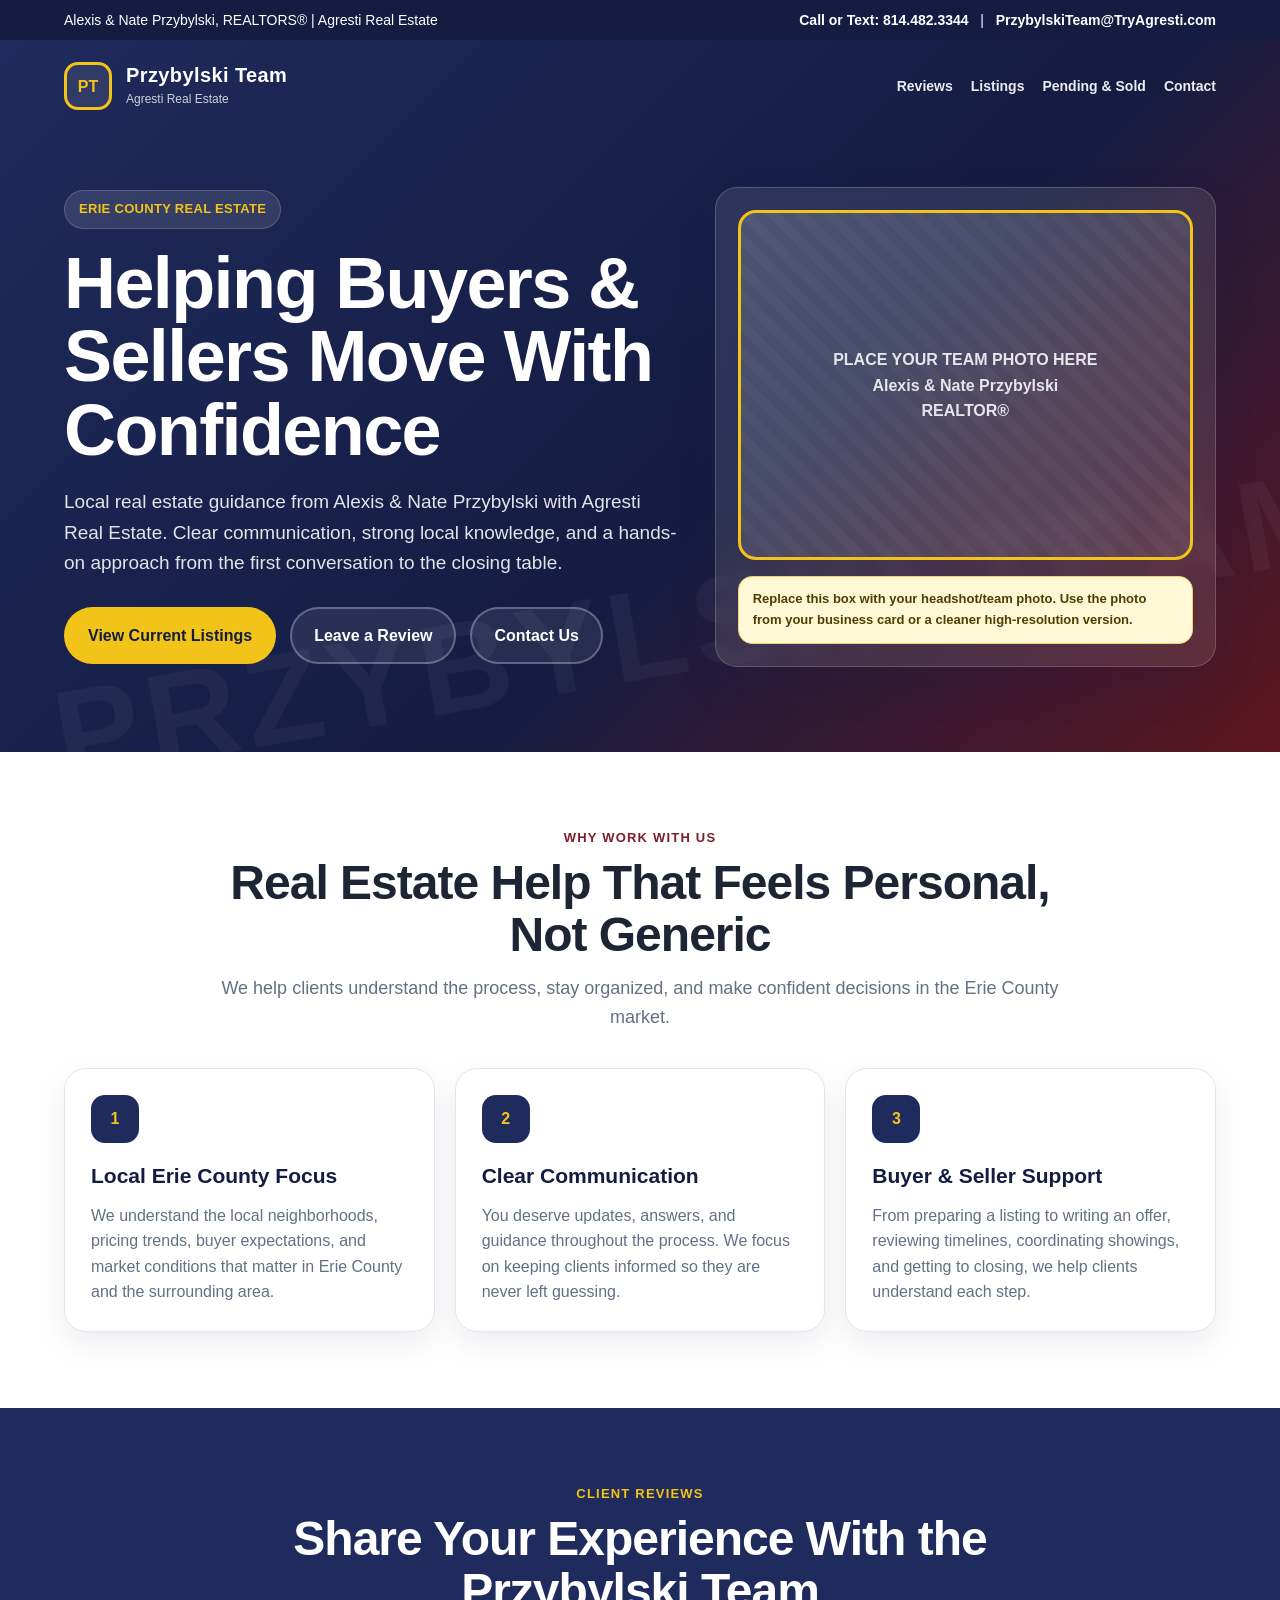
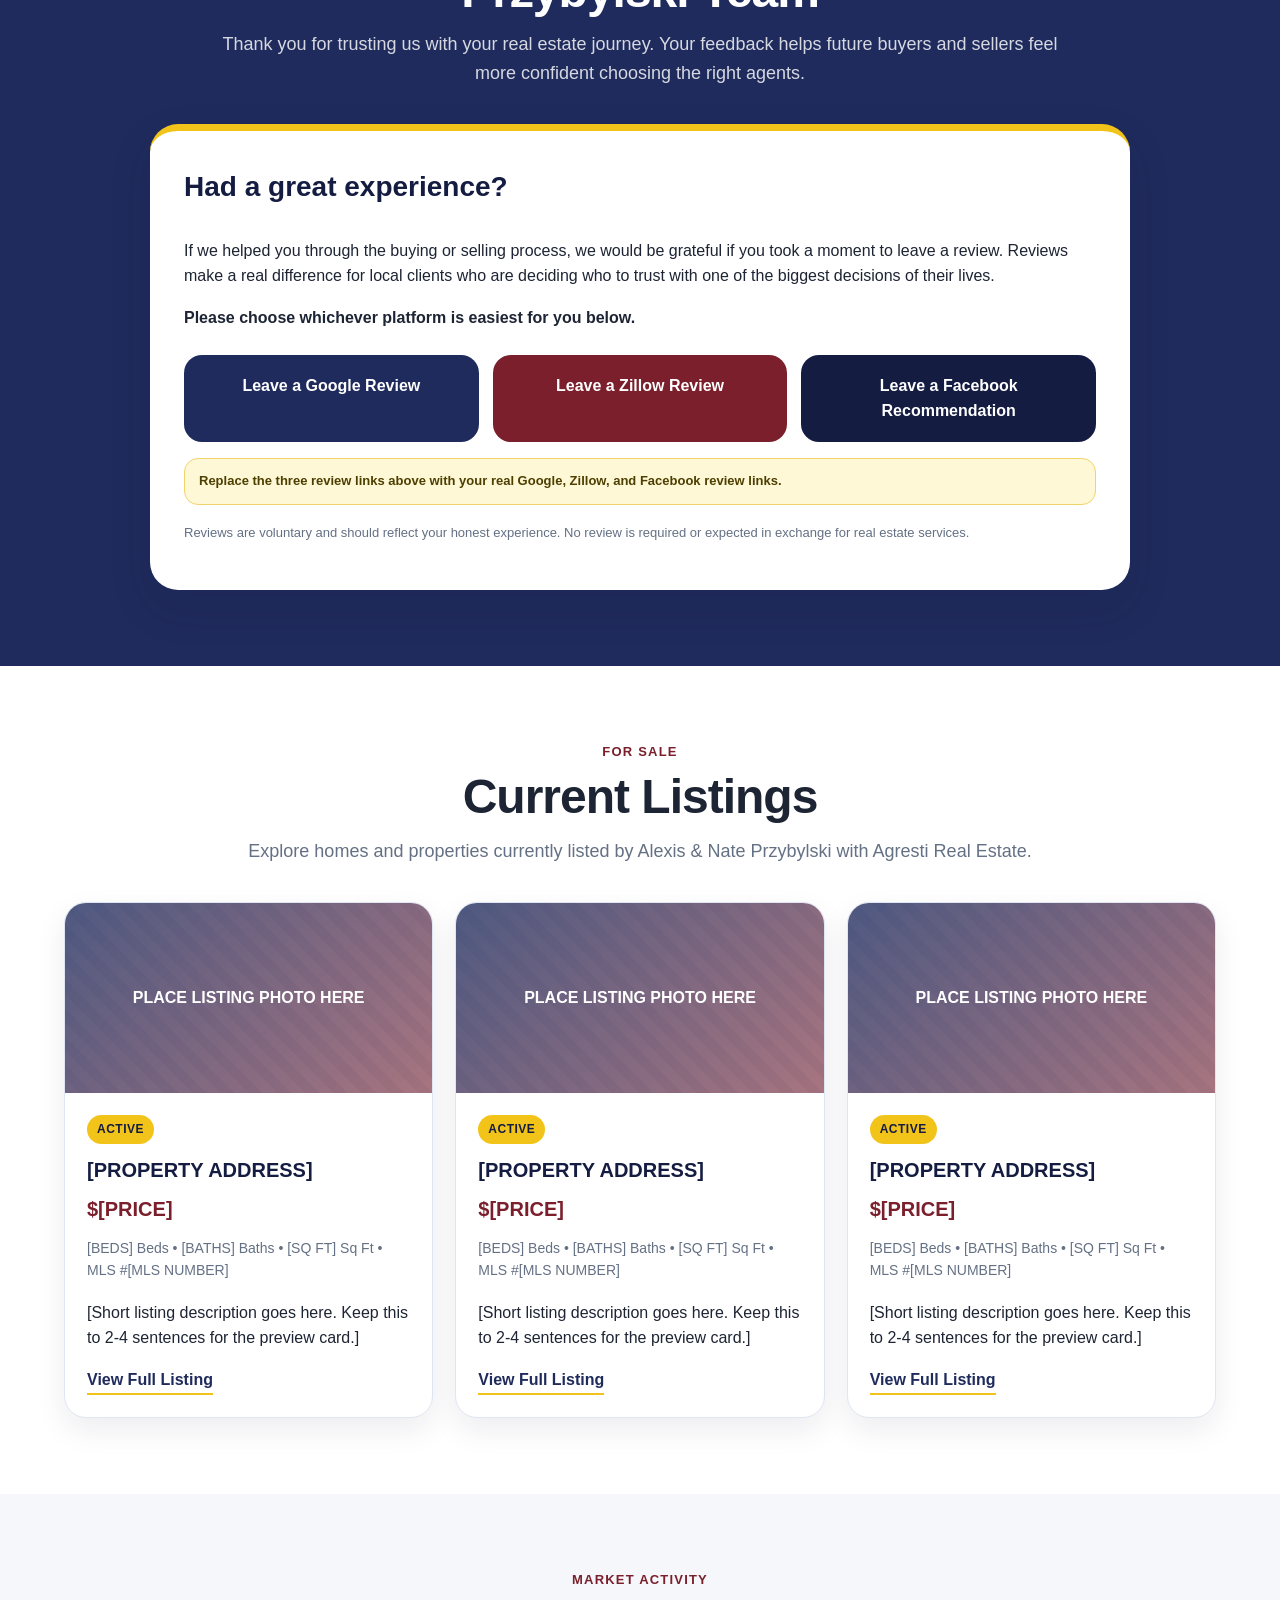
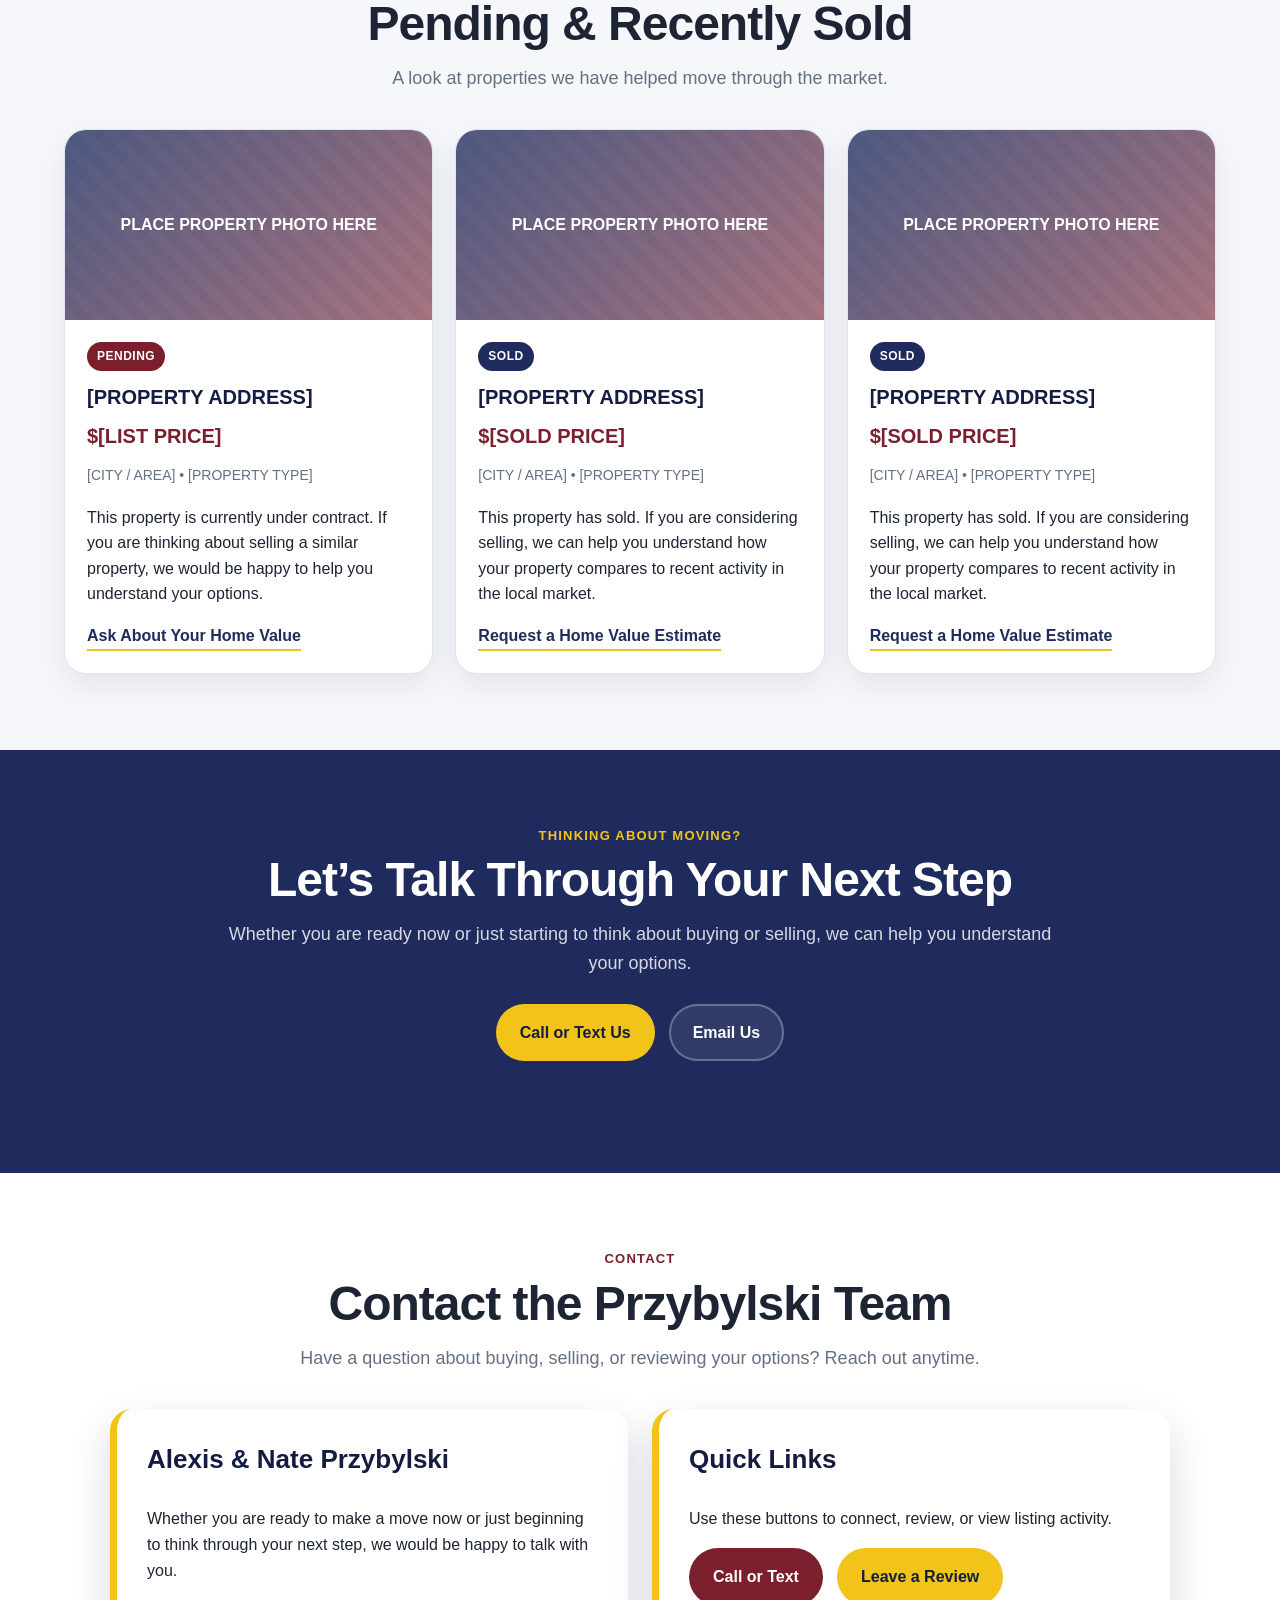
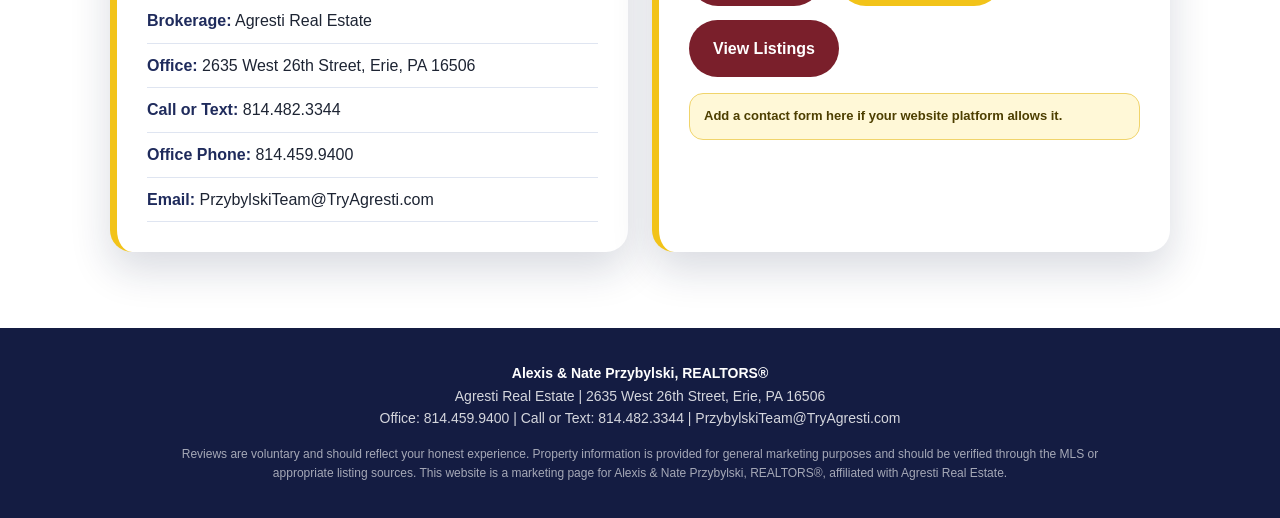
==== index.html @ bc18c69c "Add files via upload" ====
<!DOCTYPE html>
<html lang="en">
<head>
  <meta charset="UTF-8" />
  <meta name="viewport" content="width=device-width, initial-scale=1.0" />
  <title>Przybylski Team | Agresti Real Estate</title>
  <meta name="description" content="Alexis & Nate Przybylski, REALTORS® with Agresti Real Estate, serving Erie County buyers and sellers." />
  <style>
    :root {
      --navy: #1f2b5c;
      --navy-dark: #141c42;
      --burgundy: #7a1f2b;
      --burgundy-dark: #5d1620;
      --gold: #f2c319;
      --white: #ffffff;
      --soft: #f5f7fb;
      --text: #1d2433;
      --muted: #647084;
      --border: #dfe5f1;
      --shadow: 0 18px 40px rgba(20, 28, 66, 0.16);
      --radius: 22px;
    }

    * {
      box-sizing: border-box;
    }

    html {
      scroll-behavior: smooth;
    }

    body {
      margin: 0;
      font-family: Arial, Helvetica, sans-serif;
      color: var(--text);
      background: var(--soft);
      line-height: 1.6;
    }

    a {
      color: inherit;
      text-decoration: none;
    }

    .top-bar {
      background: var(--navy-dark);
      color: var(--white);
      font-size: 14px;
      padding: 9px 5%;
      display: flex;
      justify-content: space-between;
      gap: 16px;
      flex-wrap: wrap;
    }

    .top-bar a {
      color: var(--white);
      font-weight: 700;
    }

    header {
      background: linear-gradient(135deg, var(--navy) 0%, var(--navy-dark) 58%, var(--burgundy-dark) 100%);
      color: var(--white);
      position: relative;
      overflow: hidden;
    }

    header::before {
      content: "PRZYBYLSKI TEAM";
      position: absolute;
      inset: auto -80px 25px auto;
      font-size: clamp(42px, 10vw, 130px);
      font-weight: 900;
      letter-spacing: 7px;
      color: rgba(255, 255, 255, 0.045);
      transform: rotate(-10deg);
      pointer-events: none;
      white-space: nowrap;
    }

    nav {
      padding: 22px 5%;
      display: flex;
      justify-content: space-between;
      align-items: center;
      gap: 18px;
      position: relative;
      z-index: 2;
    }

    .brand {
      display: flex;
      align-items: center;
      gap: 14px;
    }

    .brand-mark {
      width: 48px;
      height: 48px;
      border: 3px solid var(--gold);
      border-radius: 14px;
      display: grid;
      place-items: center;
      font-weight: 900;
      color: var(--gold);
      background: rgba(255,255,255,0.08);
    }

    .brand-title {
      font-size: 20px;
      font-weight: 900;
      letter-spacing: 0.4px;
      line-height: 1.1;
    }

    .brand-subtitle {
      font-size: 12px;
      color: rgba(255,255,255,0.78);
      margin-top: 4px;
    }

    .nav-links {
      display: flex;
      gap: 18px;
      align-items: center;
      flex-wrap: wrap;
      justify-content: flex-end;
      font-size: 14px;
      font-weight: 700;
    }

    .nav-links a {
      color: rgba(255,255,255,0.92);
    }

    .nav-links a:hover {
      color: var(--gold);
    }

    .hero {
      padding: 55px 5% 85px;
      display: grid;
      grid-template-columns: 1.1fr 0.9fr;
      gap: 38px;
      align-items: center;
      position: relative;
      z-index: 1;
    }

    .kicker {
      display: inline-flex;
      gap: 10px;
      align-items: center;
      background: rgba(255,255,255,0.11);
      border: 1px solid rgba(255,255,255,0.16);
      border-radius: 999px;
      padding: 8px 14px;
      color: var(--gold);
      font-weight: 900;
      font-size: 13px;
      letter-spacing: 0.3px;
      margin-bottom: 18px;
    }

    h1 {
      font-size: clamp(38px, 6vw, 72px);
      line-height: 1.02;
      margin: 0 0 20px;
      letter-spacing: -1.6px;
    }

    .hero p {
      font-size: 19px;
      color: rgba(255,255,255,0.88);
      margin: 0 0 28px;
      max-width: 740px;
    }

    .button-row {
      display: flex;
      gap: 14px;
      flex-wrap: wrap;
      align-items: center;
    }

    .btn {
      display: inline-flex;
      align-items: center;
      justify-content: center;
      gap: 8px;
      border-radius: 999px;
      padding: 14px 22px;
      font-weight: 900;
      border: 2px solid transparent;
      transition: transform 0.2s ease, box-shadow 0.2s ease, background 0.2s ease;
      cursor: pointer;
    }

    .btn:hover {
      transform: translateY(-2px);
      box-shadow: 0 12px 24px rgba(0,0,0,0.18);
    }

    .btn-gold {
      background: var(--gold);
      color: var(--navy-dark);
    }

    .btn-white {
      background: rgba(255,255,255,0.08);
      color: var(--white);
      border-color: rgba(255,255,255,0.28);
    }

    .btn-burgundy {
      background: var(--burgundy);
      color: var(--white);
    }

    .hero-card {
      background: rgba(255,255,255,0.10);
      border: 1px solid rgba(255,255,255,0.18);
      border-radius: var(--radius);
      padding: 22px;
      box-shadow: var(--shadow);
      backdrop-filter: blur(10px);
    }

    .photo-placeholder {
      min-height: 350px;
      border-radius: 18px;
      border: 3px solid var(--gold);
      background:
        linear-gradient(135deg, rgba(255,255,255,0.14), rgba(255,255,255,0.05)),
        repeating-linear-gradient(45deg, rgba(255,255,255,0.04), rgba(255,255,255,0.04) 10px, rgba(255,255,255,0.01) 10px, rgba(255,255,255,0.01) 20px);
      display: grid;
      place-items: center;
      text-align: center;
      padding: 26px;
      color: rgba(255,255,255,0.86);
      font-weight: 800;
    }

    .section {
      padding: 76px 5%;
    }

    .section.white {
      background: var(--white);
    }

    .section.navy {
      background: var(--navy);
      color: var(--white);
    }

    .section-title {
      max-width: 850px;
      margin: 0 auto 36px;
      text-align: center;
    }

    .section-title .eyebrow {
      color: var(--burgundy);
      font-weight: 900;
      text-transform: uppercase;
      letter-spacing: 1.2px;
      font-size: 13px;
      margin-bottom: 8px;
    }

    .section.navy .section-title .eyebrow {
      color: var(--gold);
    }

    h2 {
      font-size: clamp(30px, 4vw, 48px);
      line-height: 1.08;
      margin: 0 0 14px;
      letter-spacing: -1px;
    }

    .section-title p {
      margin: 0;
      color: var(--muted);
      font-size: 18px;
    }

    .section.navy .section-title p {
      color: rgba(255,255,255,0.82);
    }

    .cards {
      display: grid;
      grid-template-columns: repeat(3, 1fr);
      gap: 20px;
      max-width: 1180px;
      margin: 0 auto;
    }

    .card {
      background: var(--white);
      border: 1px solid var(--border);
      border-radius: var(--radius);
      padding: 26px;
      box-shadow: 0 12px 30px rgba(20, 28, 66, 0.08);
    }

    .card-icon {
      width: 48px;
      height: 48px;
      border-radius: 14px;
      background: var(--navy);
      color: var(--gold);
      display: grid;
      place-items: center;
      font-weight: 900;
      margin-bottom: 16px;
    }

    .card h3 {
      margin: 0 0 10px;
      font-size: 21px;
      color: var(--navy-dark);
    }

    .card p {
      margin: 0;
      color: var(--muted);
    }

    .review-box {
      max-width: 980px;
      margin: 0 auto;
      background: var(--white);
      color: var(--text);
      border-radius: 28px;
      padding: 34px;
      box-shadow: var(--shadow);
      border-top: 7px solid var(--gold);
    }

    .review-buttons {
      display: grid;
      grid-template-columns: repeat(3, 1fr);
      gap: 14px;
      margin-top: 24px;
    }

    .review-btn {
      border-radius: 18px;
      padding: 18px 16px;
      color: var(--white);
      font-weight: 900;
      text-align: center;
      background: var(--navy);
    }

    .review-btn:nth-child(2) {
      background: var(--burgundy);
    }

    .review-btn:nth-child(3) {
      background: var(--navy-dark);
    }

    .listings-grid {
      display: grid;
      grid-template-columns: repeat(3, 1fr);
      gap: 22px;
      max-width: 1180px;
      margin: 0 auto;
    }

    .listing {
      background: var(--white);
      border-radius: var(--radius);
      overflow: hidden;
      border: 1px solid var(--border);
      box-shadow: 0 12px 30px rgba(20, 28, 66, 0.08);
    }

    .listing-image {
      height: 190px;
      background:
        linear-gradient(135deg, rgba(31,43,92,0.76), rgba(122,31,43,0.58)),
        repeating-linear-gradient(45deg, #e7ecf6, #e7ecf6 10px, #d9e1ee 10px, #d9e1ee 20px);
      color: var(--white);
      display: grid;
      place-items: center;
      text-align: center;
      padding: 20px;
      font-weight: 900;
    }

    .listing-body {
      padding: 22px;
    }

    .status {
      display: inline-flex;
      padding: 5px 10px;
      border-radius: 999px;
      font-size: 12px;
      font-weight: 900;
      color: var(--navy-dark);
      background: var(--gold);
      margin-bottom: 10px;
      text-transform: uppercase;
      letter-spacing: 0.5px;
    }

    .status.pending {
      color: var(--white);
      background: var(--burgundy);
    }

    .status.sold {
      color: var(--white);
      background: var(--navy);
    }

    .listing h3 {
      margin: 0 0 7px;
      color: var(--navy-dark);
      font-size: 20px;
    }

    .price {
      color: var(--burgundy);
      font-weight: 900;
      font-size: 20px;
      margin-bottom: 12px;
    }

    .details {
      color: var(--muted);
      font-size: 14px;
      margin-bottom: 18px;
    }

    .small-link {
      display: inline-flex;
      color: var(--navy);
      font-weight: 900;
      border-bottom: 2px solid var(--gold);
    }

    .contact-wrap {
      max-width: 1060px;
      margin: 0 auto;
      display: grid;
      grid-template-columns: 1fr 1fr;
      gap: 24px;
      align-items: stretch;
    }

    .contact-card {
      background: var(--white);
      border-radius: var(--radius);
      padding: 30px;
      box-shadow: var(--shadow);
      border-left: 7px solid var(--gold);
    }

    .contact-card h3 {
      color: var(--navy-dark);
      margin-top: 0;
      font-size: 26px;
    }

    .contact-list {
      margin: 0;
      padding: 0;
      list-style: none;
    }

    .contact-list li {
      padding: 9px 0;
      border-bottom: 1px solid var(--border);
    }

    .contact-list strong {
      color: var(--navy);
    }

    footer {
      background: var(--navy-dark);
      color: rgba(255,255,255,0.82);
      padding: 34px 5%;
      text-align: center;
      font-size: 14px;
    }

    footer strong {
      color: var(--white);
    }

    .legal {
      max-width: 980px;
      margin: 16px auto 0;
      color: rgba(255,255,255,0.62);
      font-size: 12px;
    }

    .edit-note {
      background: #fff8d7;
      border: 1px solid #f0d46b;
      color: #4d3f00;
      border-radius: 14px;
      padding: 12px 14px;
      margin-top: 16px;
      font-size: 13px;
      font-weight: 700;
    }

    @media (max-width: 920px) {
      .hero,
      .contact-wrap {
        grid-template-columns: 1fr;
      }

      .cards,
      .listings-grid,
      .review-buttons {
        grid-template-columns: 1fr;
      }

      nav {
        align-items: flex-start;
        flex-direction: column;
      }

      .nav-links {
        justify-content: flex-start;
      }

      .photo-placeholder {
        min-height: 260px;
      }
    }
  </style>
</head>
<body>

  <!-- TOP CONTACT BAR -->
  <div class="top-bar">
    <div>Alexis & Nate Przybylski, REALTORS® | Agresti Real Estate</div>
    <div>
      <a href="tel:8144823344">Call or Text: 814.482.3344</a> &nbsp; | &nbsp;
      <a href="mailto:PrzybylskiTeam@TryAgresti.com">PrzybylskiTeam@TryAgresti.com</a>
    </div>
  </div>

  <!-- HEADER / HERO -->
  <header id="home">
    <nav>
      <a class="brand" href="#home" aria-label="Przybylski Team Home">
        <div class="brand-mark">PT</div>
        <div>
          <div class="brand-title">Przybylski Team</div>
          <div class="brand-subtitle">Agresti Real Estate</div>
        </div>
      </a>

      <div class="nav-links">
        <a href="#reviews">Reviews</a>
        <a href="#current-listings">Listings</a>
        <a href="#pending-sold">Pending & Sold</a>
        <a href="#contact">Contact</a>
      </div>
    </nav>

    <section class="hero">
      <div>
        <div class="kicker">ERIE COUNTY REAL ESTATE</div>
        <h1>Helping Buyers & Sellers Move With Confidence</h1>
        <p>
          Local real estate guidance from Alexis & Nate Przybylski with Agresti Real Estate.
          Clear communication, strong local knowledge, and a hands-on approach from the first
          conversation to the closing table.
        </p>

        <div class="button-row">
          <a class="btn btn-gold" href="#current-listings">View Current Listings</a>
          <a class="btn btn-white" href="#reviews">Leave a Review</a>
          <a class="btn btn-white" href="#contact">Contact Us</a>
        </div>
      </div>

      <div class="hero-card">
        <!-- Replace this placeholder with your professional photo if your website builder allows it. -->
        <div class="photo-placeholder">
          PLACE YOUR TEAM PHOTO HERE<br />
          Alexis & Nate Przybylski<br />
          REALTOR®
        </div>
        <div class="edit-note">
          Replace this box with your headshot/team photo. Use the photo from your business card or a cleaner high-resolution version.
        </div>
      </div>
    </section>
  </header>

  <!-- TRUST SECTION -->
  <section class="section white">
    <div class="section-title">
      <div class="eyebrow">Why Work With Us</div>
      <h2>Real Estate Help That Feels Personal, Not Generic</h2>
      <p>We help clients understand the process, stay organized, and make confident decisions in the Erie County market.</p>
    </div>

    <div class="cards">
      <div class="card">
        <div class="card-icon">1</div>
        <h3>Local Erie County Focus</h3>
        <p>We understand the local neighborhoods, pricing trends, buyer expectations, and market conditions that matter in Erie County and the surrounding area.</p>
      </div>

      <div class="card">
        <div class="card-icon">2</div>
        <h3>Clear Communication</h3>
        <p>You deserve updates, answers, and guidance throughout the process. We focus on keeping clients informed so they are never left guessing.</p>
      </div>

      <div class="card">
        <div class="card-icon">3</div>
        <h3>Buyer & Seller Support</h3>
        <p>From preparing a listing to writing an offer, reviewing timelines, coordinating showings, and getting to closing, we help clients understand each step.</p>
      </div>
    </div>
  </section>

  <!-- REVIEWS SECTION -->
  <section class="section navy" id="reviews">
    <div class="section-title">
      <div class="eyebrow">Client Reviews</div>
      <h2>Share Your Experience With the Przybylski Team</h2>
      <p>Thank you for trusting us with your real estate journey. Your feedback helps future buyers and sellers feel more confident choosing the right agents.</p>
    </div>

    <div class="review-box">
      <h3 style="margin-top: 0; color: var(--navy-dark); font-size: 28px;">Had a great experience?</h3>
      <p>
        If we helped you through the buying or selling process, we would be grateful if you took a moment to leave a review.
        Reviews make a real difference for local clients who are deciding who to trust with one of the biggest decisions of their lives.
      </p>
      <p><strong>Please choose whichever platform is easiest for you below.</strong></p>

      <div class="review-buttons">
        <a class="review-btn" href="PASTE_GOOGLE_REVIEW_LINK_HERE" target="_blank" rel="noopener">Leave a Google Review</a>
        <a class="review-btn" href="PASTE_ZILLOW_REVIEW_LINK_HERE" target="_blank" rel="noopener">Leave a Zillow Review</a>
        <a class="review-btn" href="PASTE_FACEBOOK_REVIEW_LINK_HERE" target="_blank" rel="noopener">Leave a Facebook Recommendation</a>
      </div>

      <div class="edit-note">
        Replace the three review links above with your real Google, Zillow, and Facebook review links.
      </div>

      <p style="font-size: 13px; color: var(--muted); margin-top: 18px;">
        Reviews are voluntary and should reflect your honest experience. No review is required or expected in exchange for real estate services.
      </p>
    </div>
  </section>

  <!-- CURRENT LISTINGS -->
  <section class="section white" id="current-listings">
    <div class="section-title">
      <div class="eyebrow">For Sale</div>
      <h2>Current Listings</h2>
      <p>Explore homes and properties currently listed by Alexis & Nate Przybylski with Agresti Real Estate.</p>
    </div>

    <div class="listings-grid">
      <!-- COPY THIS LISTING CARD FOR MORE ACTIVE LISTINGS -->
      <article class="listing">
        <div class="listing-image">PLACE LISTING PHOTO HERE</div>
        <div class="listing-body">
          <span class="status">Active</span>
          <h3>[PROPERTY ADDRESS]</h3>
          <div class="price">$[PRICE]</div>
          <div class="details">[BEDS] Beds • [BATHS] Baths • [SQ FT] Sq Ft • MLS #[MLS NUMBER]</div>
          <p>[Short listing description goes here. Keep this to 2-4 sentences for the preview card.]</p>
          <a class="small-link" href="PASTE_LISTING_LINK_HERE" target="_blank" rel="noopener">View Full Listing</a>
        </div>
      </article>

      <article class="listing">
        <div class="listing-image">PLACE LISTING PHOTO HERE</div>
        <div class="listing-body">
          <span class="status">Active</span>
          <h3>[PROPERTY ADDRESS]</h3>
          <div class="price">$[PRICE]</div>
          <div class="details">[BEDS] Beds • [BATHS] Baths • [SQ FT] Sq Ft • MLS #[MLS NUMBER]</div>
          <p>[Short listing description goes here. Keep this to 2-4 sentences for the preview card.]</p>
          <a class="small-link" href="PASTE_LISTING_LINK_HERE" target="_blank" rel="noopener">View Full Listing</a>
        </div>
      </article>

      <article class="listing">
        <div class="listing-image">PLACE LISTING PHOTO HERE</div>
        <div class="listing-body">
          <span class="status">Active</span>
          <h3>[PROPERTY ADDRESS]</h3>
          <div class="price">$[PRICE]</div>
          <div class="details">[BEDS] Beds • [BATHS] Baths • [SQ FT] Sq Ft • MLS #[MLS NUMBER]</div>
          <p>[Short listing description goes here. Keep this to 2-4 sentences for the preview card.]</p>
          <a class="small-link" href="PASTE_LISTING_LINK_HERE" target="_blank" rel="noopener">View Full Listing</a>
        </div>
      </article>
    </div>
  </section>

  <!-- PENDING AND SOLD -->
  <section class="section" id="pending-sold">
    <div class="section-title">
      <div class="eyebrow">Market Activity</div>
      <h2>Pending & Recently Sold</h2>
      <p>A look at properties we have helped move through the market.</p>
    </div>

    <div class="listings-grid">
      <article class="listing">
        <div class="listing-image">PLACE PROPERTY PHOTO HERE</div>
        <div class="listing-body">
          <span class="status pending">Pending</span>
          <h3>[PROPERTY ADDRESS]</h3>
          <div class="price">$[LIST PRICE]</div>
          <div class="details">[CITY / AREA] • [PROPERTY TYPE]</div>
          <p>This property is currently under contract. If you are thinking about selling a similar property, we would be happy to help you understand your options.</p>
          <a class="small-link" href="#contact">Ask About Your Home Value</a>
        </div>
      </article>

      <article class="listing">
        <div class="listing-image">PLACE PROPERTY PHOTO HERE</div>
        <div class="listing-body">
          <span class="status sold">Sold</span>
          <h3>[PROPERTY ADDRESS]</h3>
          <div class="price">$[SOLD PRICE]</div>
          <div class="details">[CITY / AREA] • [PROPERTY TYPE]</div>
          <p>This property has sold. If you are considering selling, we can help you understand how your property compares to recent activity in the local market.</p>
          <a class="small-link" href="#contact">Request a Home Value Estimate</a>
        </div>
      </article>

      <article class="listing">
        <div class="listing-image">PLACE PROPERTY PHOTO HERE</div>
        <div class="listing-body">
          <span class="status sold">Sold</span>
          <h3>[PROPERTY ADDRESS]</h3>
          <div class="price">$[SOLD PRICE]</div>
          <div class="details">[CITY / AREA] • [PROPERTY TYPE]</div>
          <p>This property has sold. If you are considering selling, we can help you understand how your property compares to recent activity in the local market.</p>
          <a class="small-link" href="#contact">Request a Home Value Estimate</a>
        </div>
      </article>
    </div>
  </section>

  <!-- CTA -->
  <section class="section navy">
    <div class="section-title">
      <div class="eyebrow">Thinking About Moving?</div>
      <h2>Let’s Talk Through Your Next Step</h2>
      <p>Whether you are ready now or just starting to think about buying or selling, we can help you understand your options.</p>
      <div class="button-row" style="justify-content: center; margin-top: 26px;">
        <a class="btn btn-gold" href="tel:8144823344">Call or Text Us</a>
        <a class="btn btn-white" href="mailto:PrzybylskiTeam@TryAgresti.com">Email Us</a>
      </div>
    </div>
  </section>

  <!-- CONTACT -->
  <section class="section white" id="contact">
    <div class="section-title">
      <div class="eyebrow">Contact</div>
      <h2>Contact the Przybylski Team</h2>
      <p>Have a question about buying, selling, or reviewing your options? Reach out anytime.</p>
    </div>

    <div class="contact-wrap">
      <div class="contact-card">
        <h3>Alexis & Nate Przybylski</h3>
        <p>
          Whether you are ready to make a move now or just beginning to think through your next step,
          we would be happy to talk with you.
        </p>
        <ul class="contact-list">
          <li><strong>Brokerage:</strong> Agresti Real Estate</li>
          <li><strong>Office:</strong> 2635 West 26th Street, Erie, PA 16506</li>
          <li><strong>Call or Text:</strong> <a href="tel:8144823344">814.482.3344</a></li>
          <li><strong>Office Phone:</strong> <a href="tel:8144599400">814.459.9400</a></li>
          <li><strong>Email:</strong> <a href="mailto:PrzybylskiTeam@TryAgresti.com">PrzybylskiTeam@TryAgresti.com</a></li>
        </ul>
      </div>

      <div class="contact-card">
        <h3>Quick Links</h3>
        <p>Use these buttons to connect, review, or view listing activity.</p>
        <div class="button-row">
          <a class="btn btn-burgundy" href="tel:8144823344">Call or Text</a>
          <a class="btn btn-gold" href="#reviews">Leave a Review</a>
          <a class="btn btn-burgundy" href="#current-listings">View Listings</a>
        </div>
        <div class="edit-note">
          Add a contact form here if your website platform allows it.
        </div>
      </div>
    </div>
  </section>

  <footer>
    <strong>Alexis & Nate Przybylski, REALTORS®</strong><br />
    Agresti Real Estate | 2635 West 26th Street, Erie, PA 16506<br />
    Office: 814.459.9400 | Call or Text: 814.482.3344 | PrzybylskiTeam@TryAgresti.com

    <div class="legal">
      Reviews are voluntary and should reflect your honest experience. Property information is provided for general marketing purposes and should be verified through the MLS or appropriate listing sources. This website is a marketing page for Alexis & Nate Przybylski, REALTORS®, affiliated with Agresti Real Estate.
    </div>
  </footer>

</body>
</html>
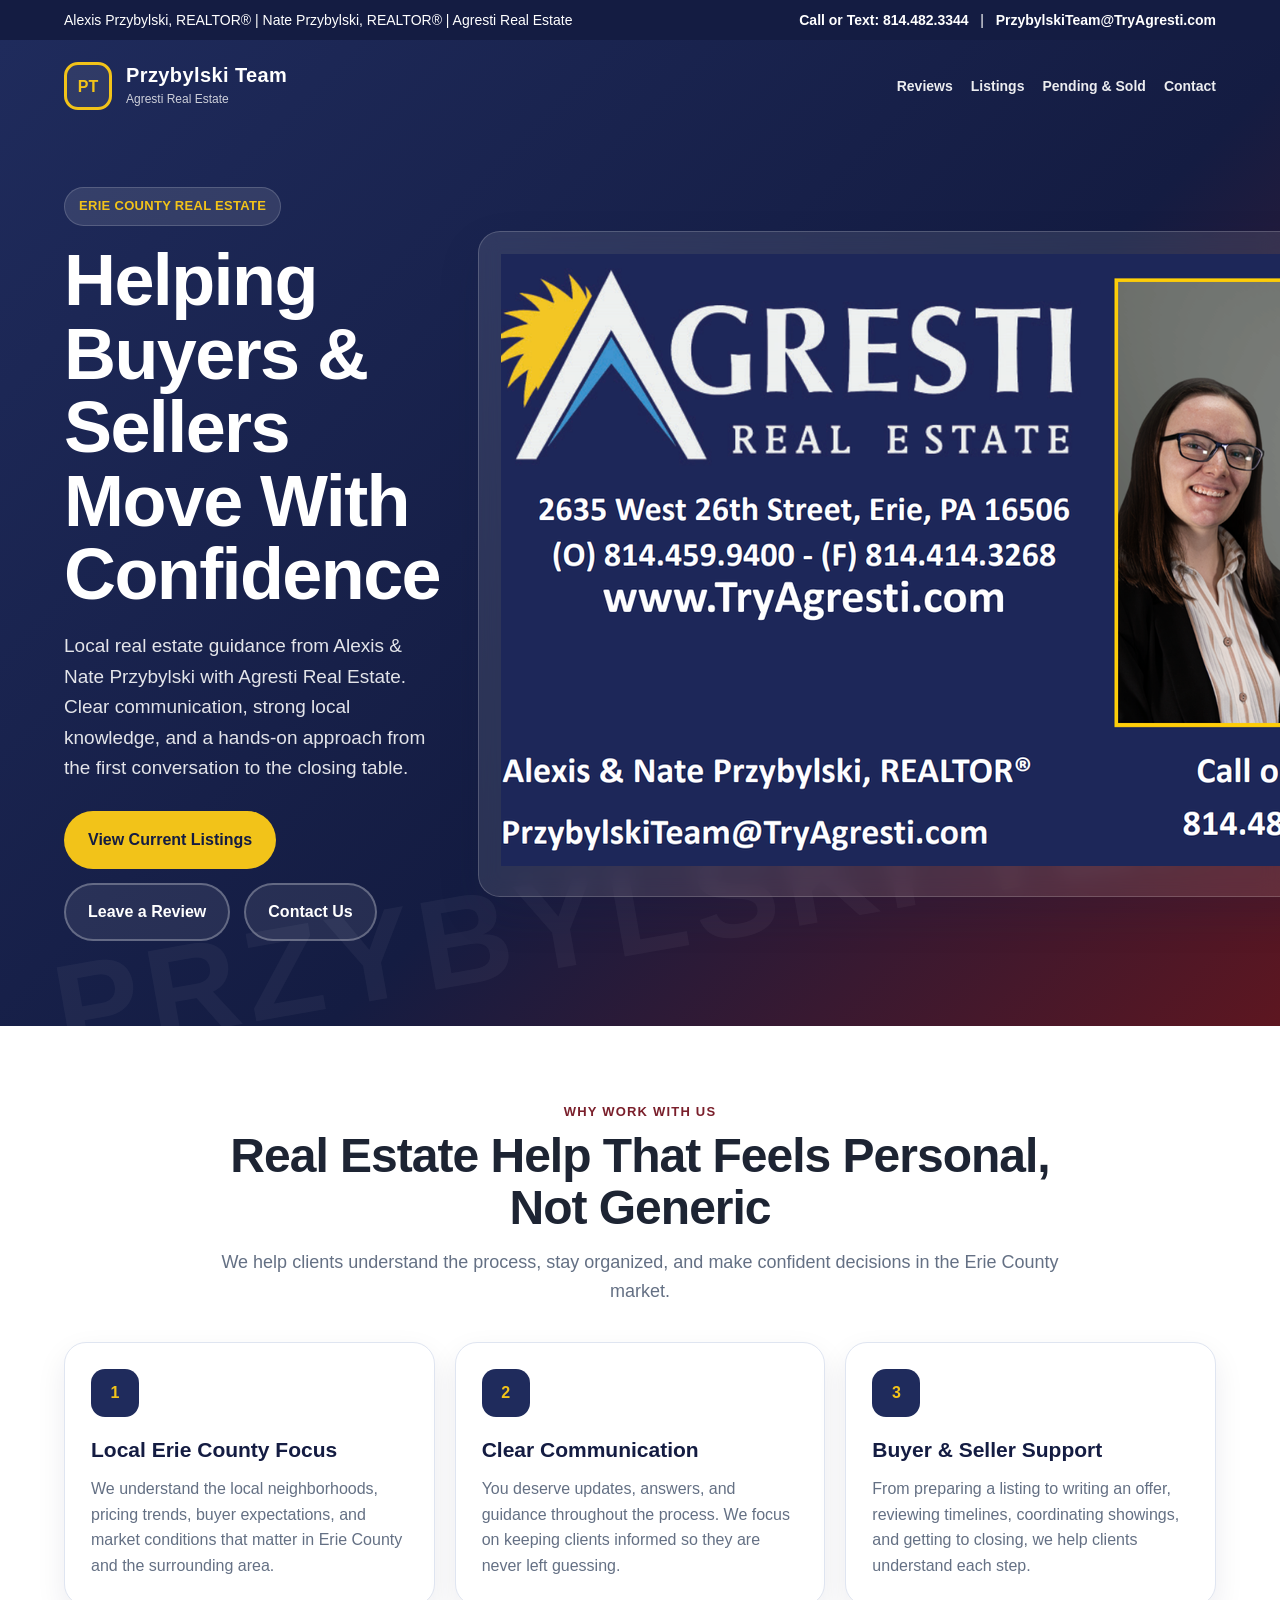
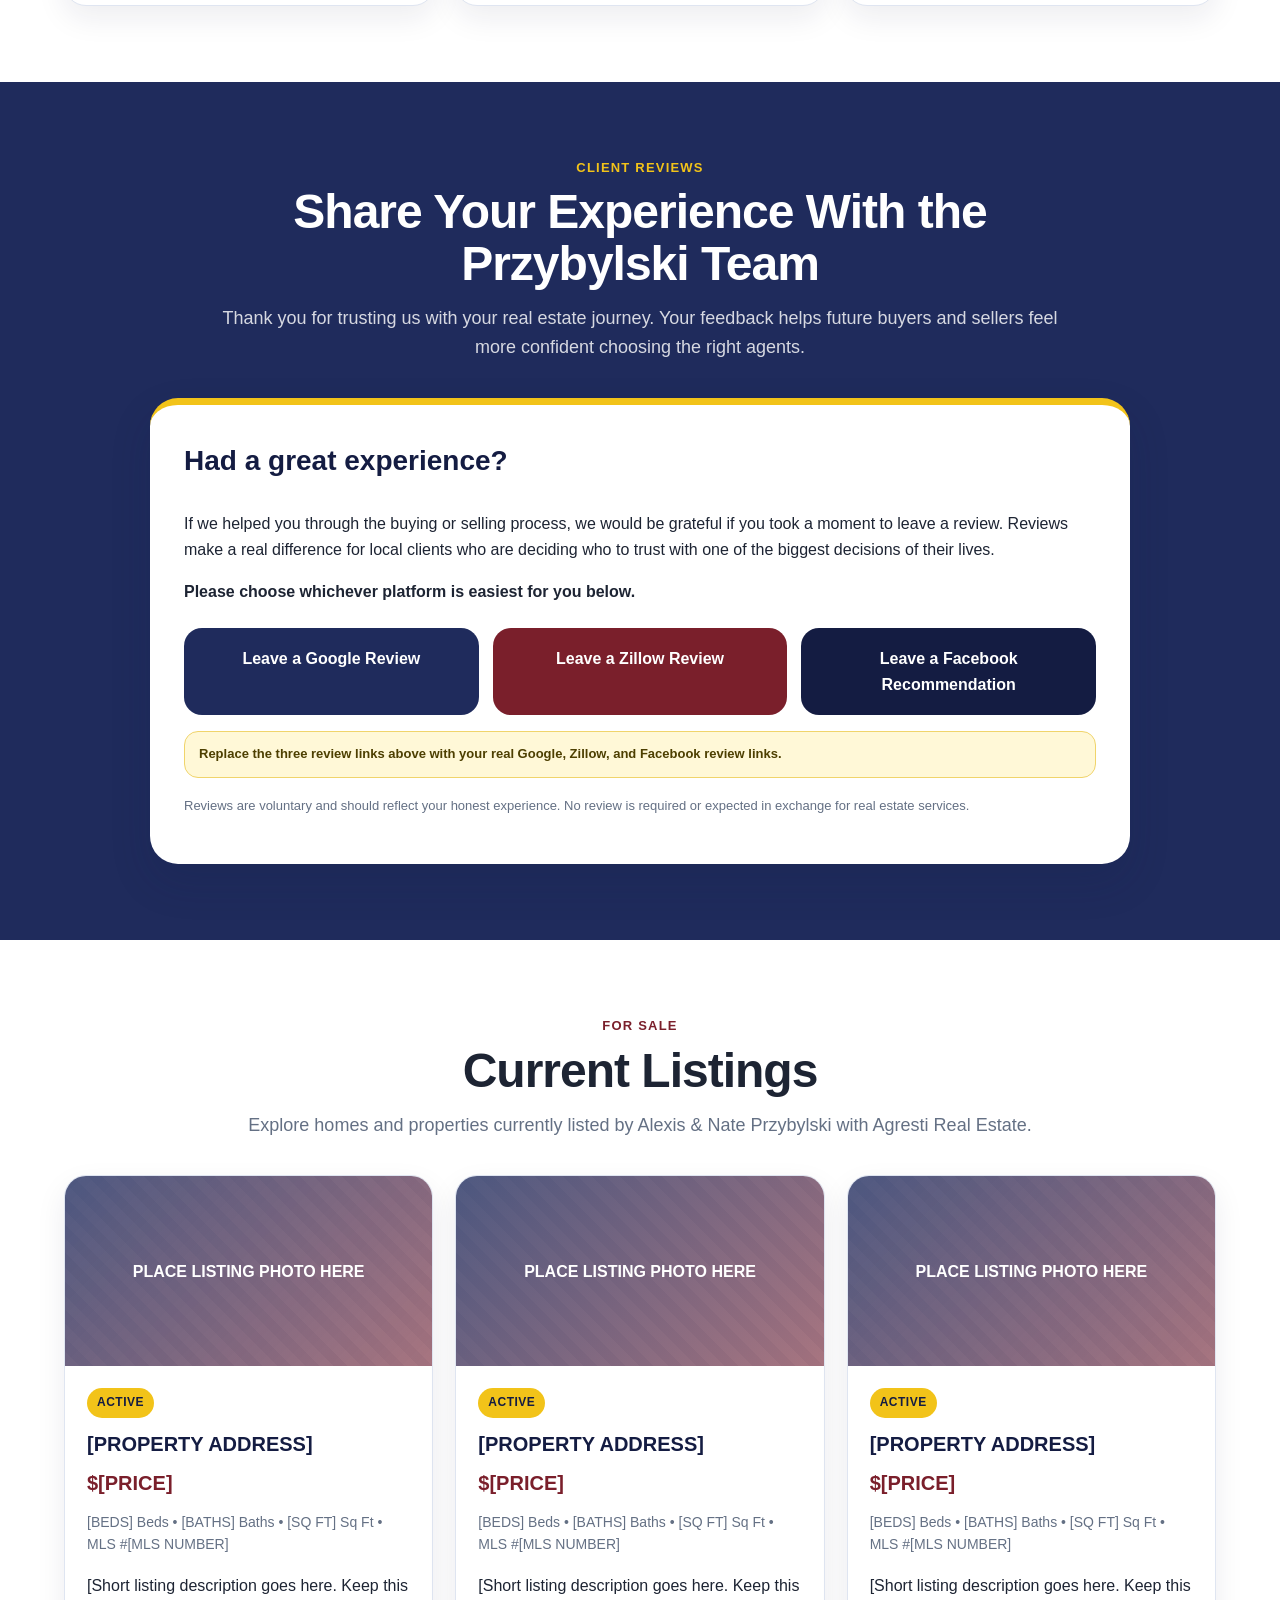
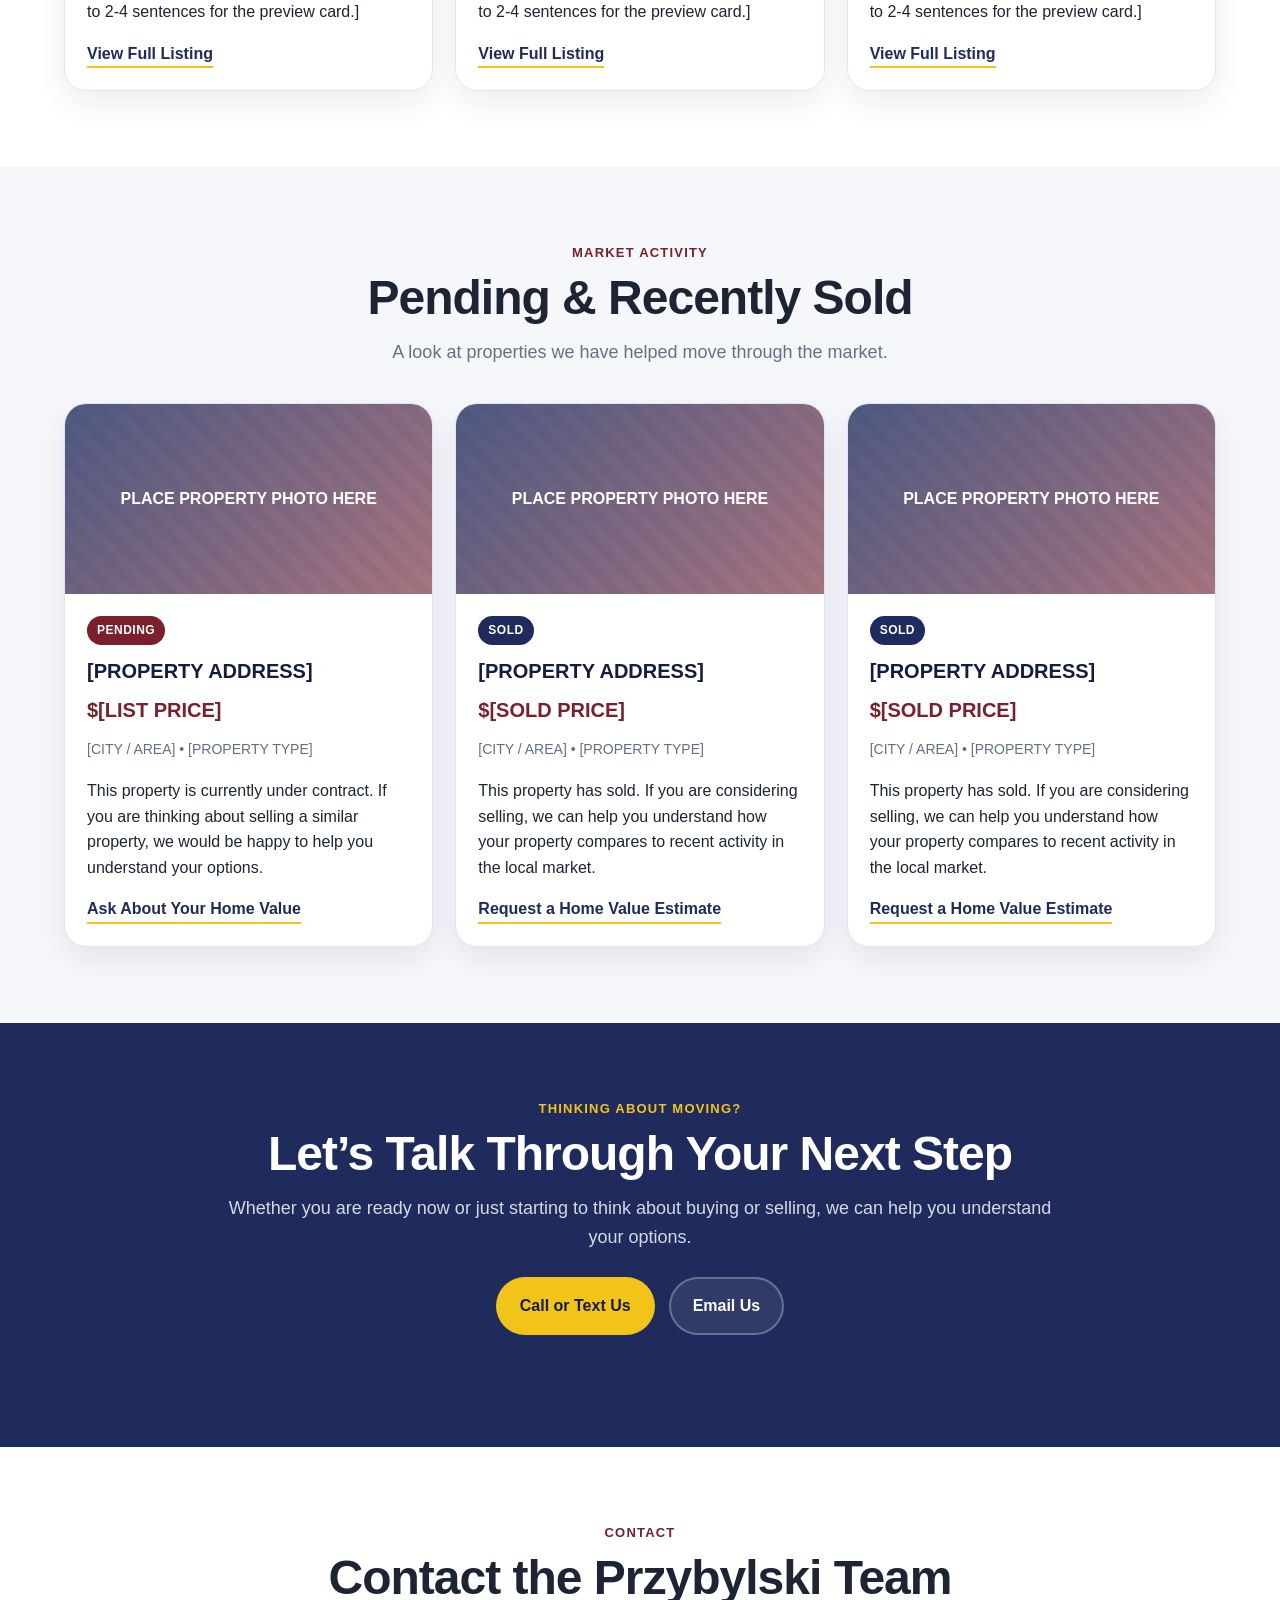
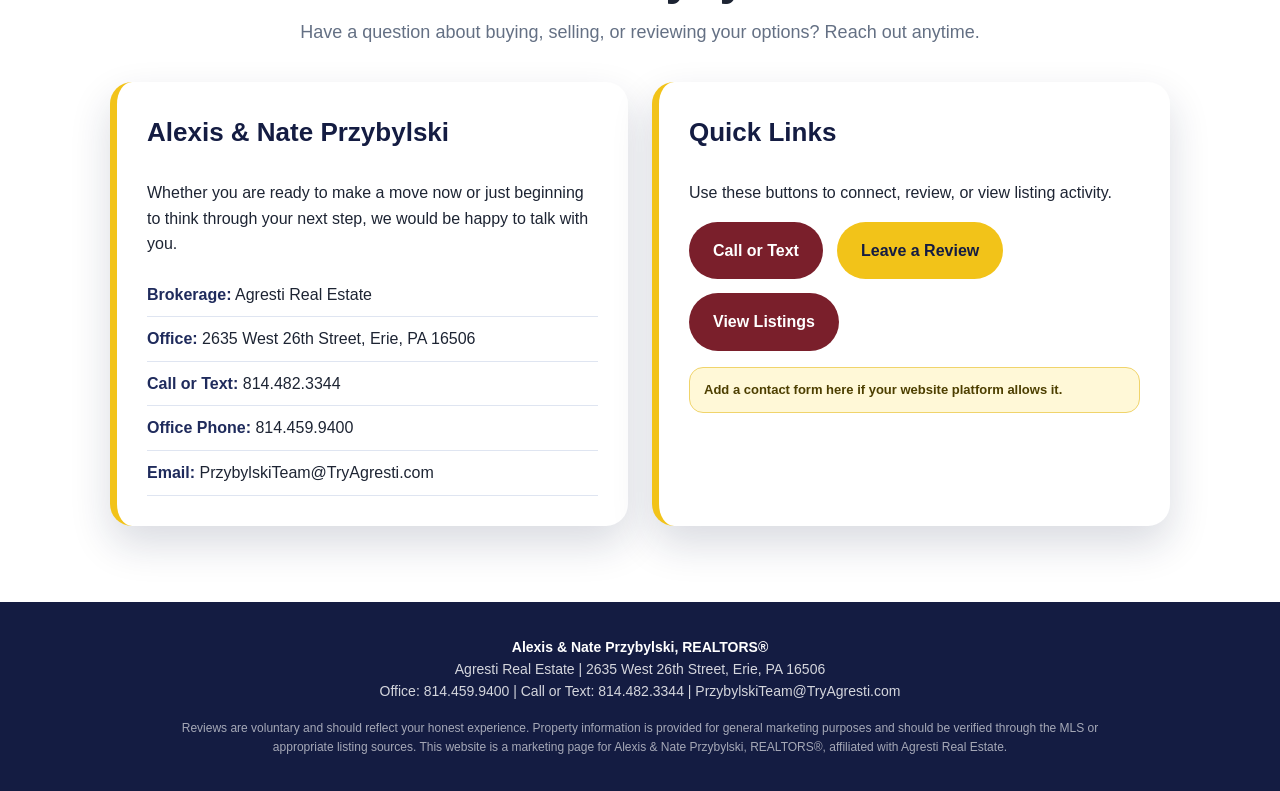
==== commit dc85d5be: "Update index.html Added business card photo and removed edit tag" ====
--- a/index.html
+++ b/index.html
@@ -545,7 +545,7 @@
 
   <!-- TOP CONTACT BAR -->
   <div class="top-bar">
-    <div>Alexis & Nate Przybylski, REALTORS® | Agresti Real Estate</div>
+    <div>Alexis Przybylski, REALTOR® | Nate Przybylski, REALTOR® | Agresti Real Estate</div>
     <div>
       <a href="tel:8144823344">Call or Text: 814.482.3344</a> &nbsp; | &nbsp;
       <a href="mailto:PrzybylskiTeam@TryAgresti.com">PrzybylskiTeam@TryAgresti.com</a>
@@ -589,15 +589,7 @@
       </div>
 
       <div class="hero-card">
-        <!-- Replace this placeholder with your professional photo if your website builder allows it. -->
-        <div class="photo-placeholder">
-          PLACE YOUR TEAM PHOTO HERE<br />
-          Alexis & Nate Przybylski<br />
-          REALTOR®
-        </div>
-        <div class="edit-note">
-          Replace this box with your headshot/team photo. Use the photo from your business card or a cleaner high-resolution version.
-        </div>
+        <img class="hero-photo" src="images/Business-card.png" alt="Alexis and Nate Przybylski Business Card." />
       </div>
     </section>
   </header>
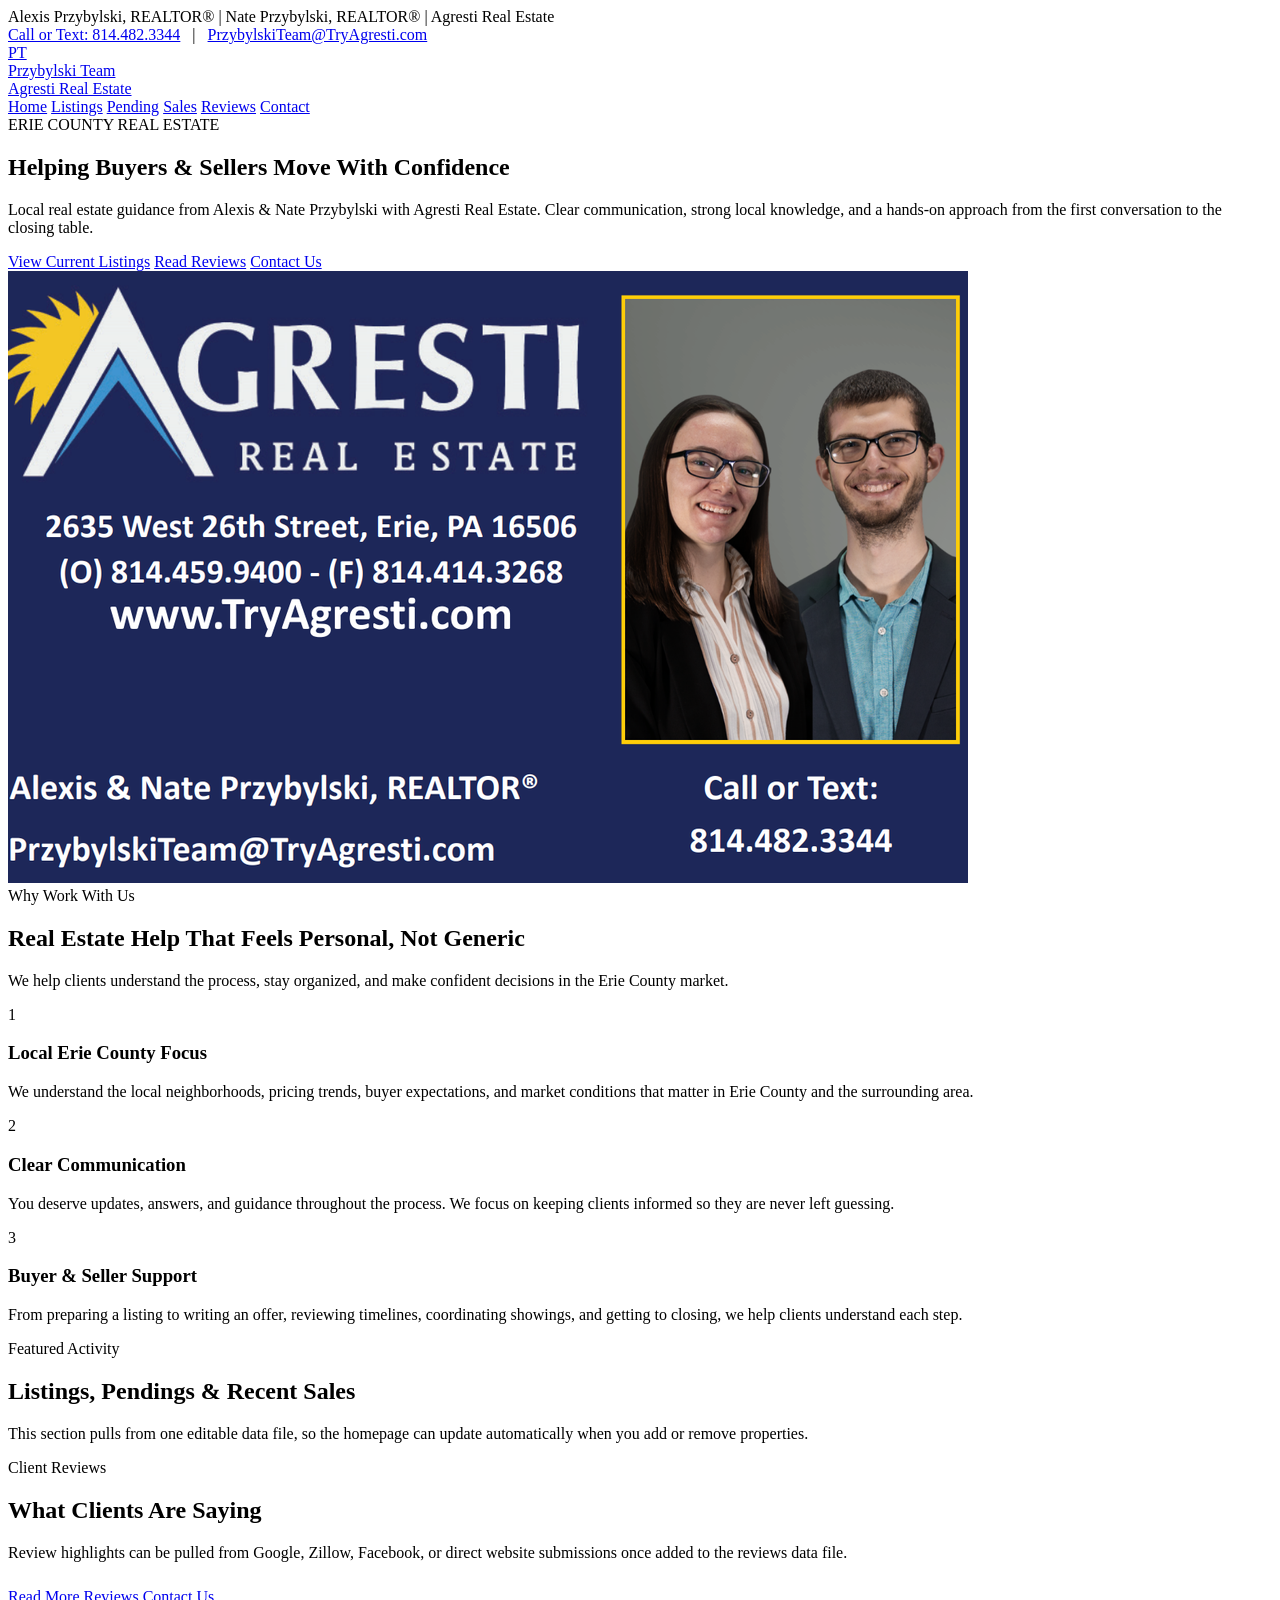
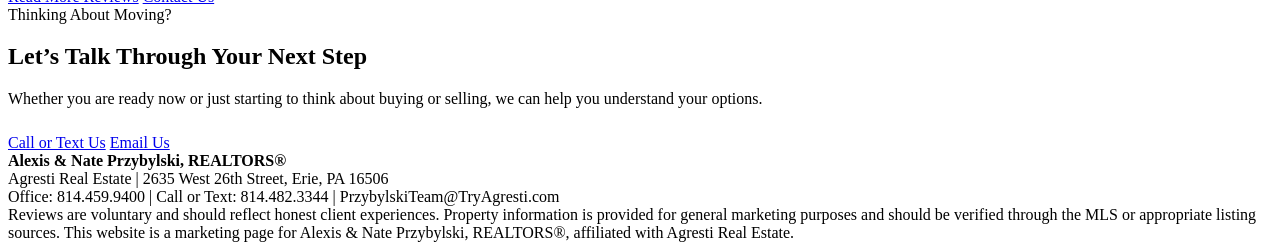
==== commit a869a668: "Multi Page Layout" ====
--- a/index.html
+++ b/index.html
@@ -5,545 +5,9 @@
   <meta name="viewport" content="width=device-width, initial-scale=1.0" />
   <title>Przybylski Team | Agresti Real Estate</title>
   <meta name="description" content="Alexis & Nate Przybylski, REALTORS® with Agresti Real Estate, serving Erie County buyers and sellers." />
-  <style>
-    :root {
-      --navy: #1f2b5c;
-      --navy-dark: #141c42;
-      --burgundy: #7a1f2b;
-      --burgundy-dark: #5d1620;
-      --gold: #f2c319;
-      --white: #ffffff;
-      --soft: #f5f7fb;
-      --text: #1d2433;
-      --muted: #647084;
-      --border: #dfe5f1;
-      --shadow: 0 18px 40px rgba(20, 28, 66, 0.16);
-      --radius: 22px;
-    }
-
-    * {
-      box-sizing: border-box;
-    }
-
-    html {
-      scroll-behavior: smooth;
-    }
-
-    body {
-      margin: 0;
-      font-family: Arial, Helvetica, sans-serif;
-      color: var(--text);
-      background: var(--soft);
-      line-height: 1.6;
-    }
-
-    a {
-      color: inherit;
-      text-decoration: none;
-    }
-
-    .top-bar {
-      background: var(--navy-dark);
-      color: var(--white);
-      font-size: 14px;
-      padding: 9px 5%;
-      display: flex;
-      justify-content: space-between;
-      gap: 16px;
-      flex-wrap: wrap;
-    }
-
-    .top-bar a {
-      color: var(--white);
-      font-weight: 700;
-    }
-
-    header {
-      background: linear-gradient(135deg, var(--navy) 0%, var(--navy-dark) 58%, var(--burgundy-dark) 100%);
-      color: var(--white);
-      position: relative;
-      overflow: hidden;
-    }
-
-    header::before {
-      content: "PRZYBYLSKI TEAM";
-      position: absolute;
-      inset: auto -80px 25px auto;
-      font-size: clamp(42px, 10vw, 130px);
-      font-weight: 900;
-      letter-spacing: 7px;
-      color: rgba(255, 255, 255, 0.045);
-      transform: rotate(-10deg);
-      pointer-events: none;
-      white-space: nowrap;
-    }
-
-    nav {
-      padding: 22px 5%;
-      display: flex;
-      justify-content: space-between;
-      align-items: center;
-      gap: 18px;
-      position: relative;
-      z-index: 2;
-    }
-
-    .brand {
-      display: flex;
-      align-items: center;
-      gap: 14px;
-    }
-
-    .brand-mark {
-      width: 48px;
-      height: 48px;
-      border: 3px solid var(--gold);
-      border-radius: 14px;
-      display: grid;
-      place-items: center;
-      font-weight: 900;
-      color: var(--gold);
-      background: rgba(255,255,255,0.08);
-    }
-
-    .brand-title {
-      font-size: 20px;
-      font-weight: 900;
-      letter-spacing: 0.4px;
-      line-height: 1.1;
-    }
-
-    .brand-subtitle {
-      font-size: 12px;
-      color: rgba(255,255,255,0.78);
-      margin-top: 4px;
-    }
-
-    .nav-links {
-      display: flex;
-      gap: 18px;
-      align-items: center;
-      flex-wrap: wrap;
-      justify-content: flex-end;
-      font-size: 14px;
-      font-weight: 700;
-    }
-
-    .nav-links a {
-      color: rgba(255,255,255,0.92);
-    }
-
-    .nav-links a:hover {
-      color: var(--gold);
-    }
-
-    .hero {
-      padding: 55px 5% 85px;
-      display: grid;
-      grid-template-columns: 1.1fr 0.9fr;
-      gap: 38px;
-      align-items: center;
-      position: relative;
-      z-index: 1;
-    }
-
-    .kicker {
-      display: inline-flex;
-      gap: 10px;
-      align-items: center;
-      background: rgba(255,255,255,0.11);
-      border: 1px solid rgba(255,255,255,0.16);
-      border-radius: 999px;
-      padding: 8px 14px;
-      color: var(--gold);
-      font-weight: 900;
-      font-size: 13px;
-      letter-spacing: 0.3px;
-      margin-bottom: 18px;
-    }
-
-    h1 {
-      font-size: clamp(38px, 6vw, 72px);
-      line-height: 1.02;
-      margin: 0 0 20px;
-      letter-spacing: -1.6px;
-    }
-
-    .hero p {
-      font-size: 19px;
-      color: rgba(255,255,255,0.88);
-      margin: 0 0 28px;
-      max-width: 740px;
-    }
-
-    .button-row {
-      display: flex;
-      gap: 14px;
-      flex-wrap: wrap;
-      align-items: center;
-    }
-
-    .btn {
-      display: inline-flex;
-      align-items: center;
-      justify-content: center;
-      gap: 8px;
-      border-radius: 999px;
-      padding: 14px 22px;
-      font-weight: 900;
-      border: 2px solid transparent;
-      transition: transform 0.2s ease, box-shadow 0.2s ease, background 0.2s ease;
-      cursor: pointer;
-    }
-
-    .btn:hover {
-      transform: translateY(-2px);
-      box-shadow: 0 12px 24px rgba(0,0,0,0.18);
-    }
-
-    .btn-gold {
-      background: var(--gold);
-      color: var(--navy-dark);
-    }
-
-    .btn-white {
-      background: rgba(255,255,255,0.08);
-      color: var(--white);
-      border-color: rgba(255,255,255,0.28);
-    }
-
-    .btn-burgundy {
-      background: var(--burgundy);
-      color: var(--white);
-    }
-
-    .hero-card {
-      background: rgba(255,255,255,0.10);
-      border: 1px solid rgba(255,255,255,0.18);
-      border-radius: var(--radius);
-      padding: 22px;
-      box-shadow: var(--shadow);
-      backdrop-filter: blur(10px);
-    }
-
-    .photo-placeholder {
-      min-height: 350px;
-      border-radius: 18px;
-      border: 3px solid var(--gold);
-      background:
-        linear-gradient(135deg, rgba(255,255,255,0.14), rgba(255,255,255,0.05)),
-        repeating-linear-gradient(45deg, rgba(255,255,255,0.04), rgba(255,255,255,0.04) 10px, rgba(255,255,255,0.01) 10px, rgba(255,255,255,0.01) 20px);
-      display: grid;
-      place-items: center;
-      text-align: center;
-      padding: 26px;
-      color: rgba(255,255,255,0.86);
-      font-weight: 800;
-    }
-
-    .section {
-      padding: 76px 5%;
-    }
-
-    .section.white {
-      background: var(--white);
-    }
-
-    .section.navy {
-      background: var(--navy);
-      color: var(--white);
-    }
-
-    .section-title {
-      max-width: 850px;
-      margin: 0 auto 36px;
-      text-align: center;
-    }
-
-    .section-title .eyebrow {
-      color: var(--burgundy);
-      font-weight: 900;
-      text-transform: uppercase;
-      letter-spacing: 1.2px;
-      font-size: 13px;
-      margin-bottom: 8px;
-    }
-
-    .section.navy .section-title .eyebrow {
-      color: var(--gold);
-    }
-
-    h2 {
-      font-size: clamp(30px, 4vw, 48px);
-      line-height: 1.08;
-      margin: 0 0 14px;
-      letter-spacing: -1px;
-    }
-
-    .section-title p {
-      margin: 0;
-      color: var(--muted);
-      font-size: 18px;
-    }
-
-    .section.navy .section-title p {
-      color: rgba(255,255,255,0.82);
-    }
-
-    .cards {
-      display: grid;
-      grid-template-columns: repeat(3, 1fr);
-      gap: 20px;
-      max-width: 1180px;
-      margin: 0 auto;
-    }
-
-    .card {
-      background: var(--white);
-      border: 1px solid var(--border);
-      border-radius: var(--radius);
-      padding: 26px;
-      box-shadow: 0 12px 30px rgba(20, 28, 66, 0.08);
-    }
-
-    .card-icon {
-      width: 48px;
-      height: 48px;
-      border-radius: 14px;
-      background: var(--navy);
-      color: var(--gold);
-      display: grid;
-      place-items: center;
-      font-weight: 900;
-      margin-bottom: 16px;
-    }
-
-    .card h3 {
-      margin: 0 0 10px;
-      font-size: 21px;
-      color: var(--navy-dark);
-    }
-
-    .card p {
-      margin: 0;
-      color: var(--muted);
-    }
-
-    .review-box {
-      max-width: 980px;
-      margin: 0 auto;
-      background: var(--white);
-      color: var(--text);
-      border-radius: 28px;
-      padding: 34px;
-      box-shadow: var(--shadow);
-      border-top: 7px solid var(--gold);
-    }
-
-    .review-buttons {
-      display: grid;
-      grid-template-columns: repeat(3, 1fr);
-      gap: 14px;
-      margin-top: 24px;
-    }
-
-    .review-btn {
-      border-radius: 18px;
-      padding: 18px 16px;
-      color: var(--white);
-      font-weight: 900;
-      text-align: center;
-      background: var(--navy);
-    }
-
-    .review-btn:nth-child(2) {
-      background: var(--burgundy);
-    }
-
-    .review-btn:nth-child(3) {
-      background: var(--navy-dark);
-    }
-
-    .listings-grid {
-      display: grid;
-      grid-template-columns: repeat(3, 1fr);
-      gap: 22px;
-      max-width: 1180px;
-      margin: 0 auto;
-    }
-
-    .listing {
-      background: var(--white);
-      border-radius: var(--radius);
-      overflow: hidden;
-      border: 1px solid var(--border);
-      box-shadow: 0 12px 30px rgba(20, 28, 66, 0.08);
-    }
-
-    .listing-image {
-      height: 190px;
-      background:
-        linear-gradient(135deg, rgba(31,43,92,0.76), rgba(122,31,43,0.58)),
-        repeating-linear-gradient(45deg, #e7ecf6, #e7ecf6 10px, #d9e1ee 10px, #d9e1ee 20px);
-      color: var(--white);
-      display: grid;
-      place-items: center;
-      text-align: center;
-      padding: 20px;
-      font-weight: 900;
-    }
-
-    .listing-body {
-      padding: 22px;
-    }
-
-    .status {
-      display: inline-flex;
-      padding: 5px 10px;
-      border-radius: 999px;
-      font-size: 12px;
-      font-weight: 900;
-      color: var(--navy-dark);
-      background: var(--gold);
-      margin-bottom: 10px;
-      text-transform: uppercase;
-      letter-spacing: 0.5px;
-    }
-
-    .status.pending {
-      color: var(--white);
-      background: var(--burgundy);
-    }
-
-    .status.sold {
-      color: var(--white);
-      background: var(--navy);
-    }
-
-    .listing h3 {
-      margin: 0 0 7px;
-      color: var(--navy-dark);
-      font-size: 20px;
-    }
-
-    .price {
-      color: var(--burgundy);
-      font-weight: 900;
-      font-size: 20px;
-      margin-bottom: 12px;
-    }
-
-    .details {
-      color: var(--muted);
-      font-size: 14px;
-      margin-bottom: 18px;
-    }
-
-    .small-link {
-      display: inline-flex;
-      color: var(--navy);
-      font-weight: 900;
-      border-bottom: 2px solid var(--gold);
-    }
-
-    .contact-wrap {
-      max-width: 1060px;
-      margin: 0 auto;
-      display: grid;
-      grid-template-columns: 1fr 1fr;
-      gap: 24px;
-      align-items: stretch;
-    }
-
-    .contact-card {
-      background: var(--white);
-      border-radius: var(--radius);
-      padding: 30px;
-      box-shadow: var(--shadow);
-      border-left: 7px solid var(--gold);
-    }
-
-    .contact-card h3 {
-      color: var(--navy-dark);
-      margin-top: 0;
-      font-size: 26px;
-    }
-
-    .contact-list {
-      margin: 0;
-      padding: 0;
-      list-style: none;
-    }
-
-    .contact-list li {
-      padding: 9px 0;
-      border-bottom: 1px solid var(--border);
-    }
-
-    .contact-list strong {
-      color: var(--navy);
-    }
-
-    footer {
-      background: var(--navy-dark);
-      color: rgba(255,255,255,0.82);
-      padding: 34px 5%;
-      text-align: center;
-      font-size: 14px;
-    }
-
-    footer strong {
-      color: var(--white);
-    }
-
-    .legal {
-      max-width: 980px;
-      margin: 16px auto 0;
-      color: rgba(255,255,255,0.62);
-      font-size: 12px;
-    }
-
-    .edit-note {
-      background: #fff8d7;
-      border: 1px solid #f0d46b;
-      color: #4d3f00;
-      border-radius: 14px;
-      padding: 12px 14px;
-      margin-top: 16px;
-      font-size: 13px;
-      font-weight: 700;
-    }
-
-    @media (max-width: 920px) {
-      .hero,
-      .contact-wrap {
-        grid-template-columns: 1fr;
-      }
-
-      .cards,
-      .listings-grid,
-      .review-buttons {
-        grid-template-columns: 1fr;
-      }
-
-      nav {
-        align-items: flex-start;
-        flex-direction: column;
-      }
-
-      .nav-links {
-        justify-content: flex-start;
-      }
-
-      .photo-placeholder {
-        min-height: 260px;
-      }
-    }
-  </style>
+  <link rel="stylesheet" href="assets/css/styles.css" />
 </head>
 <body>
-
-  <!-- TOP CONTACT BAR -->
   <div class="top-bar">
     <div>Alexis Przybylski, REALTOR® | Nate Przybylski, REALTOR® | Agresti Real Estate</div>
     <div>
@@ -552,10 +16,9 @@
     </div>
   </div>
 
-  <!-- HEADER / HERO -->
   <header id="home">
     <nav>
-      <a class="brand" href="#home" aria-label="Przybylski Team Home">
+      <a class="brand" href="index.html" aria-label="Przybylski Team Home">
         <div class="brand-mark">PT</div>
         <div>
           <div class="brand-title">Przybylski Team</div>
@@ -564,13 +27,14 @@
       </a>
 
       <div class="nav-links">
-        <a href="#reviews">Reviews</a>
-        <a href="#current-listings">Listings</a>
-        <a href="#pending-sold">Pending & Sold</a>
-        <a href="#contact">Contact</a>
+        <a href="index.html">Home</a>
+        <a href="properties.html?status=active">Listings</a>
+        <a href="properties.html?status=pending">Pending</a>
+        <a href="properties.html?status=sold">Sales</a>
+        <a href="reviews.html">Reviews</a>
+        <a href="contact.html">Contact</a>
       </div>
     </nav>
-
     <section class="hero">
       <div>
         <div class="kicker">ERIE COUNTY REAL ESTATE</div>
@@ -582,9 +46,9 @@
         </p>
 
         <div class="button-row">
-          <a class="btn btn-gold" href="#current-listings">View Current Listings</a>
-          <a class="btn btn-white" href="#reviews">Leave a Review</a>
-          <a class="btn btn-white" href="#contact">Contact Us</a>
+          <a class="btn btn-gold" href="properties.html?status=active">View Current Listings</a>
+          <a class="btn btn-white" href="reviews.html">Read Reviews</a>
+          <a class="btn btn-white" href="contact.html">Contact Us</a>
         </div>
       </div>
 
@@ -594,7 +58,6 @@
     </section>
   </header>
 
-  <!-- TRUST SECTION -->
   <section class="section white">
     <div class="section-title">
       <div class="eyebrow">Why Work With Us</div>
@@ -623,134 +86,29 @@
     </div>
   </section>
 
-  <!-- REVIEWS SECTION -->
-  <section class="section navy" id="reviews">
+  <section class="section navy">
+    <div class="section-title">
+      <div class="eyebrow">Featured Activity</div>
+      <h2>Listings, Pendings & Recent Sales</h2>
+      <p>This section pulls from one editable data file, so the homepage can update automatically when you add or remove properties.</p>
+    </div>
+
+    <div class="listings-grid" id="featured-properties"></div>
+  </section>
+
+  <section class="section white">
     <div class="section-title">
       <div class="eyebrow">Client Reviews</div>
-      <h2>Share Your Experience With the Przybylski Team</h2>
-      <p>Thank you for trusting us with your real estate journey. Your feedback helps future buyers and sellers feel more confident choosing the right agents.</p>
+      <h2>What Clients Are Saying</h2>
+      <p>Review highlights can be pulled from Google, Zillow, Facebook, or direct website submissions once added to the reviews data file.</p>
     </div>
-
-    <div class="review-box">
-      <h3 style="margin-top: 0; color: var(--navy-dark); font-size: 28px;">Had a great experience?</h3>
-      <p>
-        If we helped you through the buying or selling process, we would be grateful if you took a moment to leave a review.
-        Reviews make a real difference for local clients who are deciding who to trust with one of the biggest decisions of their lives.
-      </p>
-      <p><strong>Please choose whichever platform is easiest for you below.</strong></p>
-
-      <div class="review-buttons">
-        <a class="review-btn" href="PASTE_GOOGLE_REVIEW_LINK_HERE" target="_blank" rel="noopener">Leave a Google Review</a>
-        <a class="review-btn" href="PASTE_ZILLOW_REVIEW_LINK_HERE" target="_blank" rel="noopener">Leave a Zillow Review</a>
-        <a class="review-btn" href="PASTE_FACEBOOK_REVIEW_LINK_HERE" target="_blank" rel="noopener">Leave a Facebook Recommendation</a>
-      </div>
-
-      <div class="edit-note">
-        Replace the three review links above with your real Google, Zillow, and Facebook review links.
-      </div>
-
-      <p style="font-size: 13px; color: var(--muted); margin-top: 18px;">
-        Reviews are voluntary and should reflect your honest experience. No review is required or expected in exchange for real estate services.
-      </p>
+    <div class="reviews-list" id="featured-reviews"></div>
+    <div class="button-row" style="justify-content: center; margin-top: 26px;">
+      <a class="btn btn-burgundy" href="reviews.html">Read More Reviews</a>
+      <a class="btn btn-gold" href="contact.html">Contact Us</a>
     </div>
   </section>
 
-  <!-- CURRENT LISTINGS -->
-  <section class="section white" id="current-listings">
-    <div class="section-title">
-      <div class="eyebrow">For Sale</div>
-      <h2>Current Listings</h2>
-      <p>Explore homes and properties currently listed by Alexis & Nate Przybylski with Agresti Real Estate.</p>
-    </div>
-
-    <div class="listings-grid">
-      <!-- COPY THIS LISTING CARD FOR MORE ACTIVE LISTINGS -->
-      <article class="listing">
-        <div class="listing-image">PLACE LISTING PHOTO HERE</div>
-        <div class="listing-body">
-          <span class="status">Active</span>
-          <h3>[PROPERTY ADDRESS]</h3>
-          <div class="price">$[PRICE]</div>
-          <div class="details">[BEDS] Beds • [BATHS] Baths • [SQ FT] Sq Ft • MLS #[MLS NUMBER]</div>
-          <p>[Short listing description goes here. Keep this to 2-4 sentences for the preview card.]</p>
-          <a class="small-link" href="PASTE_LISTING_LINK_HERE" target="_blank" rel="noopener">View Full Listing</a>
-        </div>
-      </article>
-
-      <article class="listing">
-        <div class="listing-image">PLACE LISTING PHOTO HERE</div>
-        <div class="listing-body">
-          <span class="status">Active</span>
-          <h3>[PROPERTY ADDRESS]</h3>
-          <div class="price">$[PRICE]</div>
-          <div class="details">[BEDS] Beds • [BATHS] Baths • [SQ FT] Sq Ft • MLS #[MLS NUMBER]</div>
-          <p>[Short listing description goes here. Keep this to 2-4 sentences for the preview card.]</p>
-          <a class="small-link" href="PASTE_LISTING_LINK_HERE" target="_blank" rel="noopener">View Full Listing</a>
-        </div>
-      </article>
-
-      <article class="listing">
-        <div class="listing-image">PLACE LISTING PHOTO HERE</div>
-        <div class="listing-body">
-          <span class="status">Active</span>
-          <h3>[PROPERTY ADDRESS]</h3>
-          <div class="price">$[PRICE]</div>
-          <div class="details">[BEDS] Beds • [BATHS] Baths • [SQ FT] Sq Ft • MLS #[MLS NUMBER]</div>
-          <p>[Short listing description goes here. Keep this to 2-4 sentences for the preview card.]</p>
-          <a class="small-link" href="PASTE_LISTING_LINK_HERE" target="_blank" rel="noopener">View Full Listing</a>
-        </div>
-      </article>
-    </div>
-  </section>
-
-  <!-- PENDING AND SOLD -->
-  <section class="section" id="pending-sold">
-    <div class="section-title">
-      <div class="eyebrow">Market Activity</div>
-      <h2>Pending & Recently Sold</h2>
-      <p>A look at properties we have helped move through the market.</p>
-    </div>
-
-    <div class="listings-grid">
-      <article class="listing">
-        <div class="listing-image">PLACE PROPERTY PHOTO HERE</div>
-        <div class="listing-body">
-          <span class="status pending">Pending</span>
-          <h3>[PROPERTY ADDRESS]</h3>
-          <div class="price">$[LIST PRICE]</div>
-          <div class="details">[CITY / AREA] • [PROPERTY TYPE]</div>
-          <p>This property is currently under contract. If you are thinking about selling a similar property, we would be happy to help you understand your options.</p>
-          <a class="small-link" href="#contact">Ask About Your Home Value</a>
-        </div>
-      </article>
-
-      <article class="listing">
-        <div class="listing-image">PLACE PROPERTY PHOTO HERE</div>
-        <div class="listing-body">
-          <span class="status sold">Sold</span>
-          <h3>[PROPERTY ADDRESS]</h3>
-          <div class="price">$[SOLD PRICE]</div>
-          <div class="details">[CITY / AREA] • [PROPERTY TYPE]</div>
-          <p>This property has sold. If you are considering selling, we can help you understand how your property compares to recent activity in the local market.</p>
-          <a class="small-link" href="#contact">Request a Home Value Estimate</a>
-        </div>
-      </article>
-
-      <article class="listing">
-        <div class="listing-image">PLACE PROPERTY PHOTO HERE</div>
-        <div class="listing-body">
-          <span class="status sold">Sold</span>
-          <h3>[PROPERTY ADDRESS]</h3>
-          <div class="price">$[SOLD PRICE]</div>
-          <div class="details">[CITY / AREA] • [PROPERTY TYPE]</div>
-          <p>This property has sold. If you are considering selling, we can help you understand how your property compares to recent activity in the local market.</p>
-          <a class="small-link" href="#contact">Request a Home Value Estimate</a>
-        </div>
-      </article>
-    </div>
-  </section>
-
-  <!-- CTA -->
   <section class="section navy">
     <div class="section-title">
       <div class="eyebrow">Thinking About Moving?</div>
@@ -762,55 +120,19 @@
       </div>
     </div>
   </section>
-
-  <!-- CONTACT -->
-  <section class="section white" id="contact">
-    <div class="section-title">
-      <div class="eyebrow">Contact</div>
-      <h2>Contact the Przybylski Team</h2>
-      <p>Have a question about buying, selling, or reviewing your options? Reach out anytime.</p>
-    </div>
-
-    <div class="contact-wrap">
-      <div class="contact-card">
-        <h3>Alexis & Nate Przybylski</h3>
-        <p>
-          Whether you are ready to make a move now or just beginning to think through your next step,
-          we would be happy to talk with you.
-        </p>
-        <ul class="contact-list">
-          <li><strong>Brokerage:</strong> Agresti Real Estate</li>
-          <li><strong>Office:</strong> 2635 West 26th Street, Erie, PA 16506</li>
-          <li><strong>Call or Text:</strong> <a href="tel:8144823344">814.482.3344</a></li>
-          <li><strong>Office Phone:</strong> <a href="tel:8144599400">814.459.9400</a></li>
-          <li><strong>Email:</strong> <a href="mailto:PrzybylskiTeam@TryAgresti.com">PrzybylskiTeam@TryAgresti.com</a></li>
-        </ul>
-      </div>
-
-      <div class="contact-card">
-        <h3>Quick Links</h3>
-        <p>Use these buttons to connect, review, or view listing activity.</p>
-        <div class="button-row">
-          <a class="btn btn-burgundy" href="tel:8144823344">Call or Text</a>
-          <a class="btn btn-gold" href="#reviews">Leave a Review</a>
-          <a class="btn btn-burgundy" href="#current-listings">View Listings</a>
-        </div>
-        <div class="edit-note">
-          Add a contact form here if your website platform allows it.
-        </div>
-      </div>
-    </div>
-  </section>
-
   <footer>
     <strong>Alexis & Nate Przybylski, REALTORS®</strong><br />
     Agresti Real Estate | 2635 West 26th Street, Erie, PA 16506<br />
     Office: 814.459.9400 | Call or Text: 814.482.3344 | PrzybylskiTeam@TryAgresti.com
 
     <div class="legal">
-      Reviews are voluntary and should reflect your honest experience. Property information is provided for general marketing purposes and should be verified through the MLS or appropriate listing sources. This website is a marketing page for Alexis & Nate Przybylski, REALTORS®, affiliated with Agresti Real Estate.
+      Reviews are voluntary and should reflect honest client experiences. Property information is provided for general marketing purposes and should be verified through the MLS or appropriate listing sources. This website is a marketing page for Alexis & Nate Przybylski, REALTORS®, affiliated with Agresti Real Estate.
     </div>
   </footer>
-
+  <script src="assets/js/app.js"></script>
+  <script>
+    renderFeaturedProperties();
+    renderFeaturedReviews();
+  </script>
 </body>
 </html>
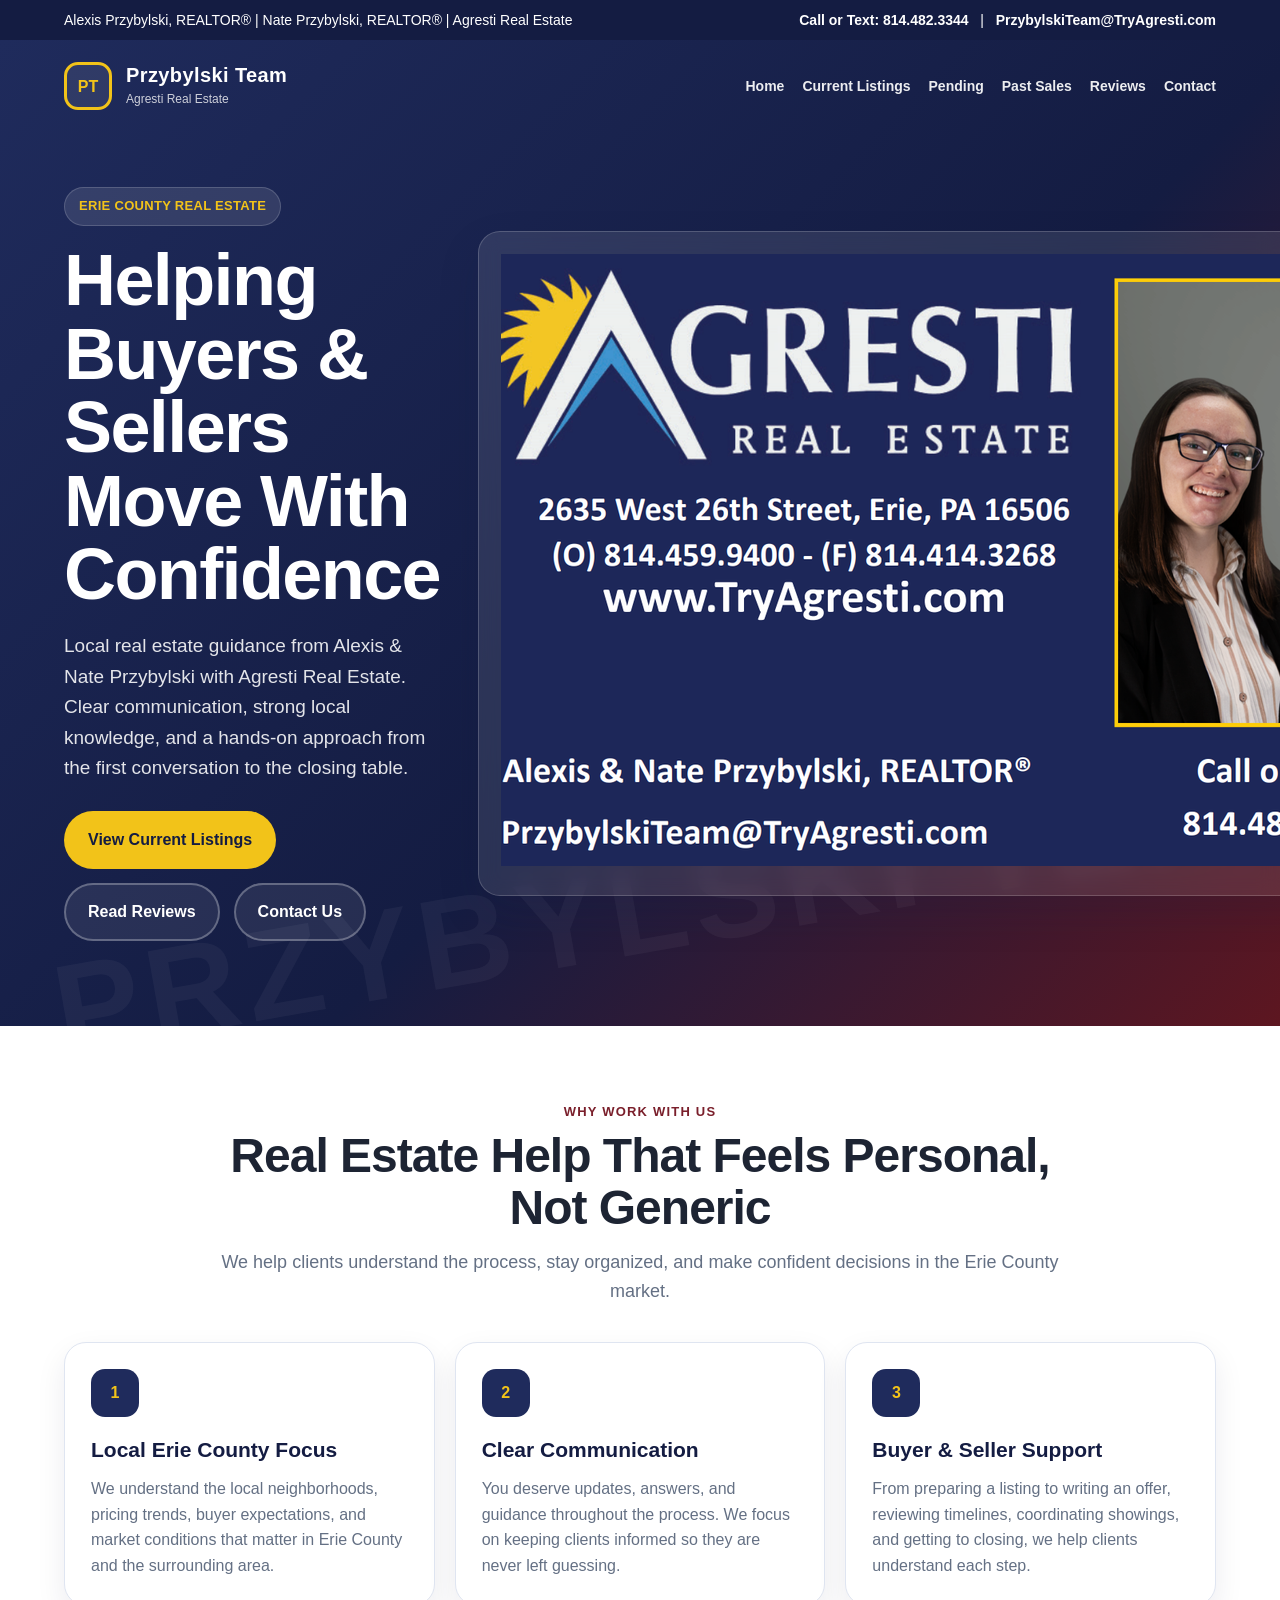
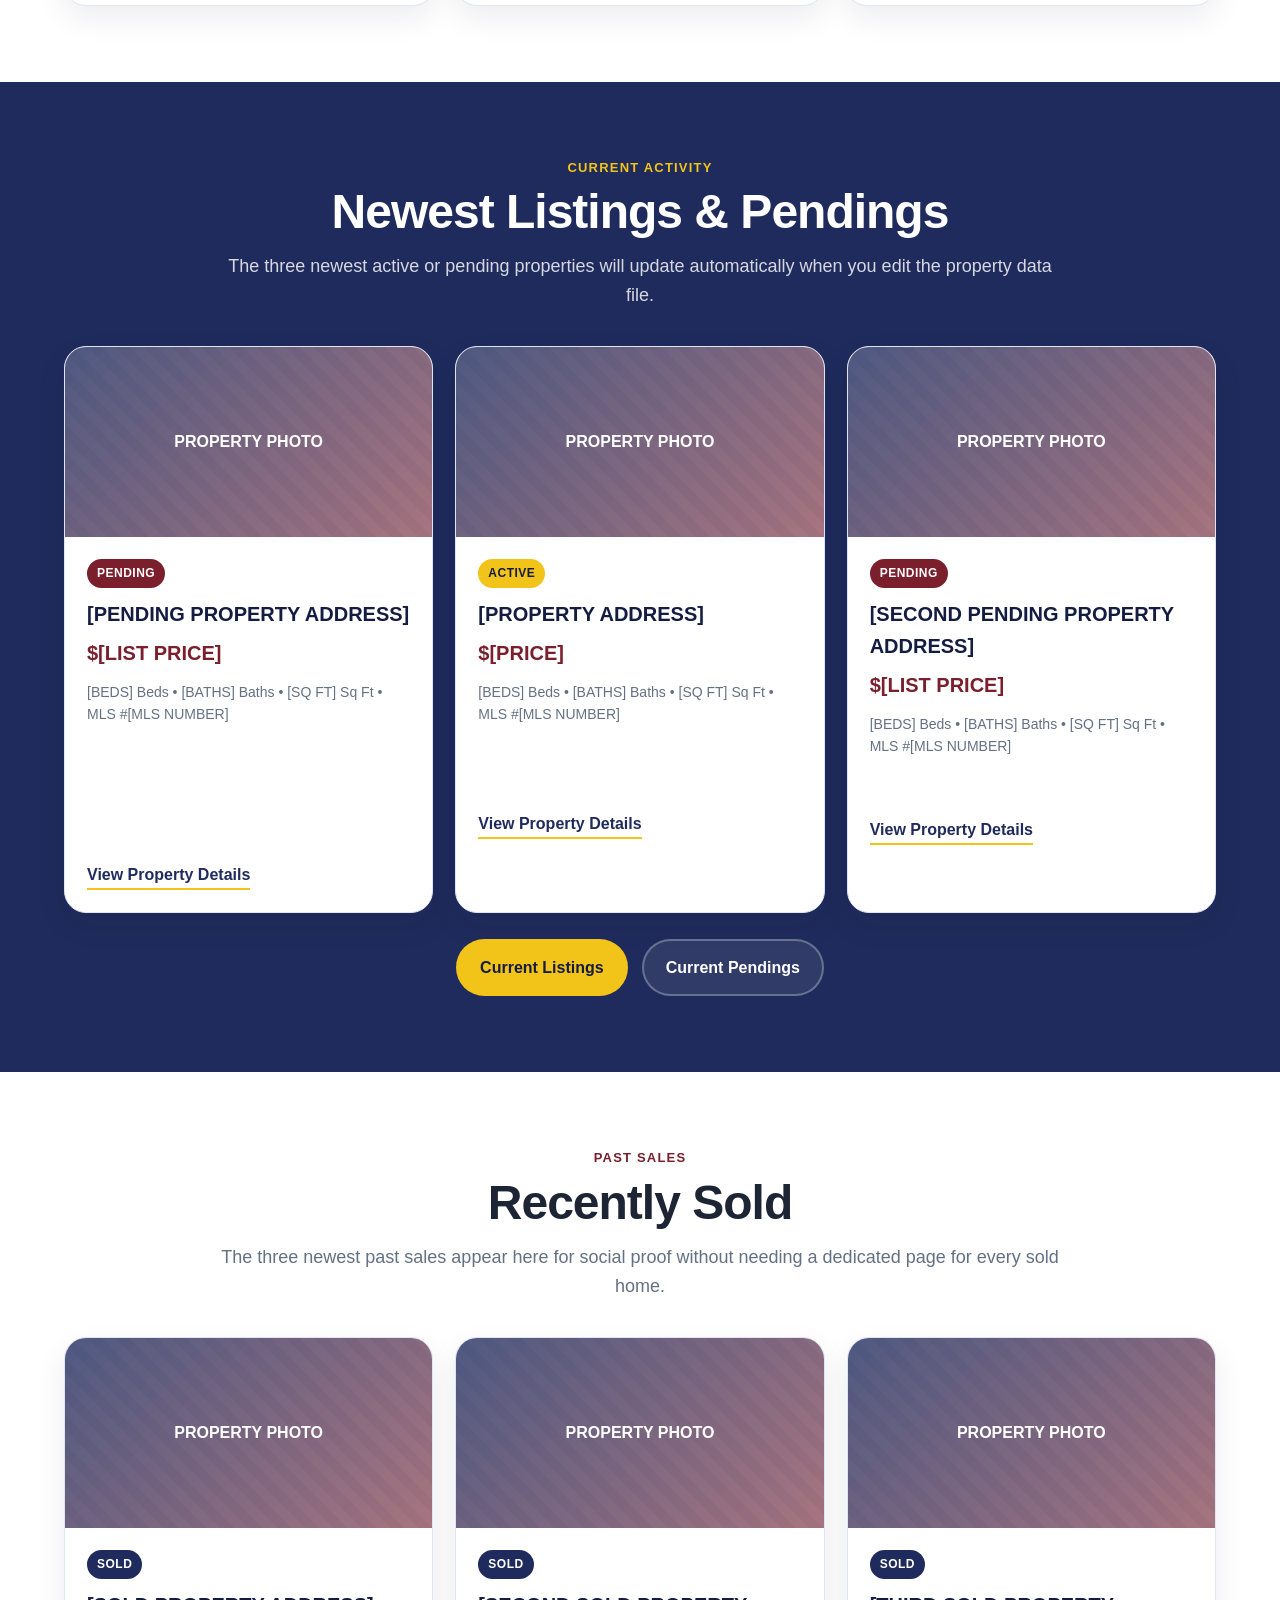
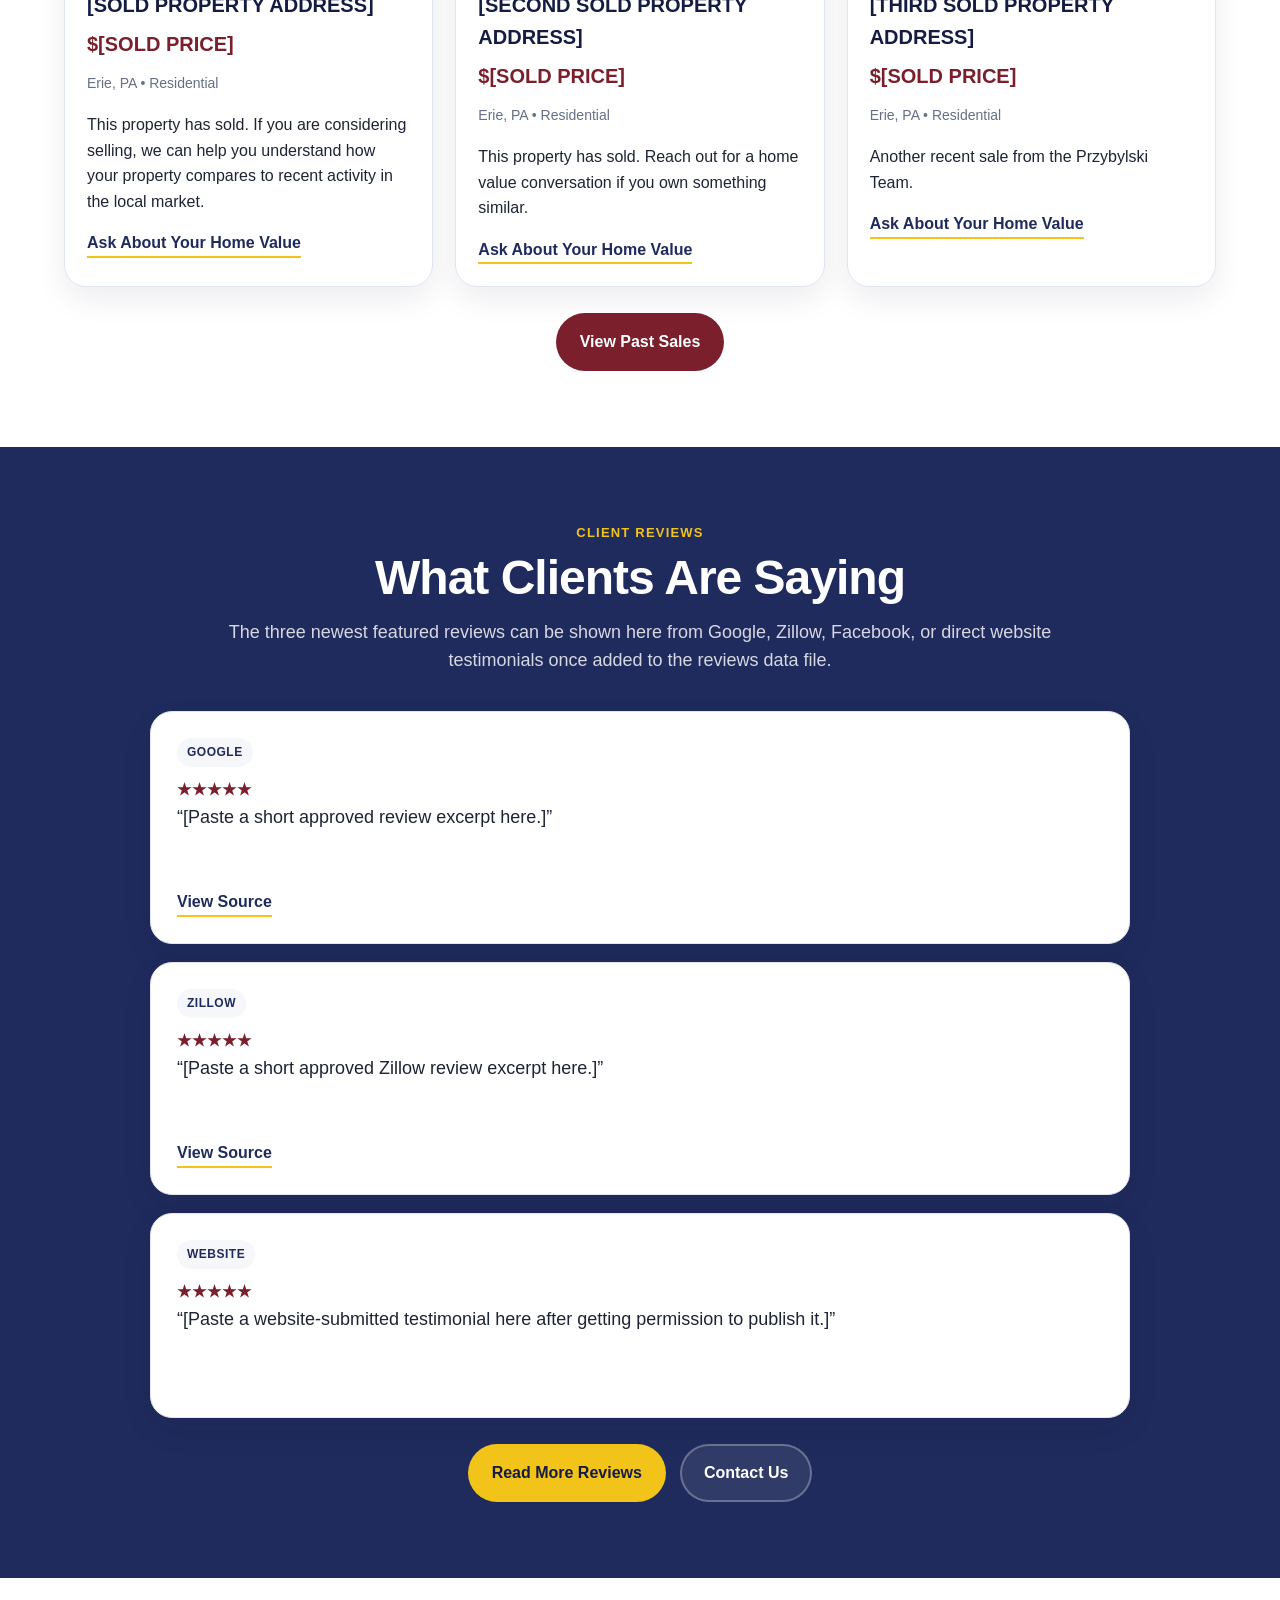
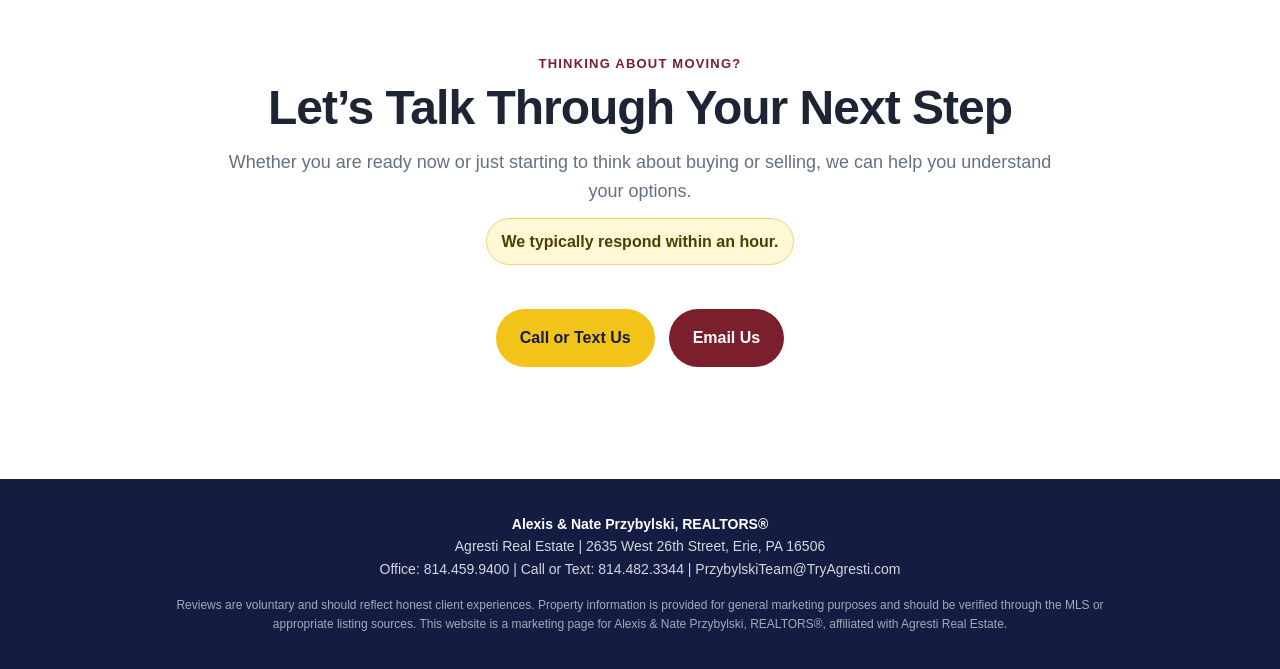
==== commit 66ff3b66: "Add files via upload" ====
--- a/index.html
+++ b/index.html
@@ -28,9 +28,9 @@
 
       <div class="nav-links">
         <a href="index.html">Home</a>
-        <a href="properties.html?status=active">Listings</a>
-        <a href="properties.html?status=pending">Pending</a>
-        <a href="properties.html?status=sold">Sales</a>
+        <a href="current-listings.html">Current Listings</a>
+        <a href="pending.html">Pending</a>
+        <a href="past-sales.html">Past Sales</a>
         <a href="reviews.html">Reviews</a>
         <a href="contact.html">Contact</a>
       </div>
@@ -46,7 +46,7 @@
         </p>
 
         <div class="button-row">
-          <a class="btn btn-gold" href="properties.html?status=active">View Current Listings</a>
+          <a class="btn btn-gold" href="current-listings.html">View Current Listings</a>
           <a class="btn btn-white" href="reviews.html">Read Reviews</a>
           <a class="btn btn-white" href="contact.html">Contact Us</a>
         </div>
@@ -88,35 +88,53 @@
 
   <section class="section navy">
     <div class="section-title">
-      <div class="eyebrow">Featured Activity</div>
-      <h2>Listings, Pendings & Recent Sales</h2>
-      <p>This section pulls from one editable data file, so the homepage can update automatically when you add or remove properties.</p>
+      <div class="eyebrow">Current Activity</div>
+      <h2>Newest Listings & Pendings</h2>
+      <p>The three newest active or pending properties will update automatically when you edit the property data file.</p>
     </div>
 
-    <div class="listings-grid" id="featured-properties"></div>
+    <div class="listings-grid" id="homepage-active-pending"></div>
+    <div class="button-row" style="justify-content: center; margin-top: 26px;">
+      <a class="btn btn-gold" href="current-listings.html">Current Listings</a>
+      <a class="btn btn-white" href="pending.html">Current Pendings</a>
+    </div>
   </section>
 
   <section class="section white">
     <div class="section-title">
-      <div class="eyebrow">Client Reviews</div>
-      <h2>What Clients Are Saying</h2>
-      <p>Review highlights can be pulled from Google, Zillow, Facebook, or direct website submissions once added to the reviews data file.</p>
+      <div class="eyebrow">Past Sales</div>
+      <h2>Recently Sold</h2>
+      <p>The three newest past sales appear here for social proof without needing a dedicated page for every sold home.</p>
     </div>
-    <div class="reviews-list" id="featured-reviews"></div>
+
+    <div class="listings-grid" id="homepage-sales"></div>
     <div class="button-row" style="justify-content: center; margin-top: 26px;">
-      <a class="btn btn-burgundy" href="reviews.html">Read More Reviews</a>
-      <a class="btn btn-gold" href="contact.html">Contact Us</a>
+      <a class="btn btn-burgundy" href="past-sales.html">View Past Sales</a>
     </div>
   </section>
 
   <section class="section navy">
     <div class="section-title">
+      <div class="eyebrow">Client Reviews</div>
+      <h2>What Clients Are Saying</h2>
+      <p>The three newest featured reviews can be shown here from Google, Zillow, Facebook, or direct website testimonials once added to the reviews data file.</p>
+    </div>
+    <div class="reviews-list" id="featured-reviews"></div>
+    <div class="button-row" style="justify-content: center; margin-top: 26px;">
+      <a class="btn btn-gold" href="reviews.html">Read More Reviews</a>
+      <a class="btn btn-white" href="contact.html">Contact Us</a>
+    </div>
+  </section>
+
+  <section class="section white">
+    <div class="section-title">
       <div class="eyebrow">Thinking About Moving?</div>
       <h2>Let’s Talk Through Your Next Step</h2>
       <p>Whether you are ready now or just starting to think about buying or selling, we can help you understand your options.</p>
+      <div class="response-badge">We typically respond within an hour.</div>
       <div class="button-row" style="justify-content: center; margin-top: 26px;">
         <a class="btn btn-gold" href="tel:8144823344">Call or Text Us</a>
-        <a class="btn btn-white" href="mailto:PrzybylskiTeam@TryAgresti.com">Email Us</a>
+        <a class="btn btn-burgundy" href="mailto:PrzybylskiTeam@TryAgresti.com">Email Us</a>
       </div>
     </div>
   </section>
@@ -131,8 +149,21 @@
   </footer>
   <script src="assets/js/app.js"></script>
   <script>
-    renderFeaturedProperties();
+    renderHomepageActivity();
     renderFeaturedReviews();
+  </script>
+
+  <script src="https://identity.netlify.com/v1/netlify-identity-widget.js"></script>
+  <script>
+    if (window.netlifyIdentity) {
+      window.netlifyIdentity.on("init", user => {
+        if (!user) {
+          window.netlifyIdentity.on("login", () => {
+            document.location.href = "/admin/";
+          });
+        }
+      });
+    }
   </script>
 </body>
 </html>
--- a/assets/css/styles.css
+++ b/assets/css/styles.css
@@ -0,0 +1,793 @@
+:root {
+      --navy: #1f2b5c;
+      --navy-dark: #141c42;
+      --burgundy: #7a1f2b;
+      --burgundy-dark: #5d1620;
+      --gold: #f2c319;
+      --white: #ffffff;
+      --soft: #f5f7fb;
+      --text: #1d2433;
+      --muted: #647084;
+      --border: #dfe5f1;
+      --shadow: 0 18px 40px rgba(20, 28, 66, 0.16);
+      --radius: 22px;
+    }
+
+    * {
+      box-sizing: border-box;
+    }
+
+    html {
+      scroll-behavior: smooth;
+    }
+
+    body {
+      margin: 0;
+      font-family: Arial, Helvetica, sans-serif;
+      color: var(--text);
+      background: var(--soft);
+      line-height: 1.6;
+    }
+
+    a {
+      color: inherit;
+      text-decoration: none;
+    }
+
+    .top-bar {
+      background: var(--navy-dark);
+      color: var(--white);
+      font-size: 14px;
+      padding: 9px 5%;
+      display: flex;
+      justify-content: space-between;
+      gap: 16px;
+      flex-wrap: wrap;
+    }
+
+    .top-bar a {
+      color: var(--white);
+      font-weight: 700;
+    }
+
+    header {
+      background: linear-gradient(135deg, var(--navy) 0%, var(--navy-dark) 58%, var(--burgundy-dark) 100%);
+      color: var(--white);
+      position: relative;
+      overflow: hidden;
+    }
+
+    header::before {
+      content: "PRZYBYLSKI TEAM";
+      position: absolute;
+      inset: auto -80px 25px auto;
+      font-size: clamp(42px, 10vw, 130px);
+      font-weight: 900;
+      letter-spacing: 7px;
+      color: rgba(255, 255, 255, 0.045);
+      transform: rotate(-10deg);
+      pointer-events: none;
+      white-space: nowrap;
+    }
+
+    nav {
+      padding: 22px 5%;
+      display: flex;
+      justify-content: space-between;
+      align-items: center;
+      gap: 18px;
+      position: relative;
+      z-index: 2;
+    }
+
+    .brand {
+      display: flex;
+      align-items: center;
+      gap: 14px;
+    }
+
+    .brand-mark {
+      width: 48px;
+      height: 48px;
+      border: 3px solid var(--gold);
+      border-radius: 14px;
+      display: grid;
+      place-items: center;
+      font-weight: 900;
+      color: var(--gold);
+      background: rgba(255,255,255,0.08);
+    }
+
+    .brand-title {
+      font-size: 20px;
+      font-weight: 900;
+      letter-spacing: 0.4px;
+      line-height: 1.1;
+    }
+
+    .brand-subtitle {
+      font-size: 12px;
+      color: rgba(255,255,255,0.78);
+      margin-top: 4px;
+    }
+
+    .nav-links {
+      display: flex;
+      gap: 18px;
+      align-items: center;
+      flex-wrap: wrap;
+      justify-content: flex-end;
+      font-size: 14px;
+      font-weight: 700;
+    }
+
+    .nav-links a {
+      color: rgba(255,255,255,0.92);
+    }
+
+    .nav-links a:hover {
+      color: var(--gold);
+    }
+
+    .hero {
+      padding: 55px 5% 85px;
+      display: grid;
+      grid-template-columns: 1.1fr 0.9fr;
+      gap: 38px;
+      align-items: center;
+      position: relative;
+      z-index: 1;
+    }
+
+    .kicker {
+      display: inline-flex;
+      gap: 10px;
+      align-items: center;
+      background: rgba(255,255,255,0.11);
+      border: 1px solid rgba(255,255,255,0.16);
+      border-radius: 999px;
+      padding: 8px 14px;
+      color: var(--gold);
+      font-weight: 900;
+      font-size: 13px;
+      letter-spacing: 0.3px;
+      margin-bottom: 18px;
+    }
+
+    h1 {
+      font-size: clamp(38px, 6vw, 72px);
+      line-height: 1.02;
+      margin: 0 0 20px;
+      letter-spacing: -1.6px;
+    }
+
+    .hero p {
+      font-size: 19px;
+      color: rgba(255,255,255,0.88);
+      margin: 0 0 28px;
+      max-width: 740px;
+    }
+
+    .button-row {
+      display: flex;
+      gap: 14px;
+      flex-wrap: wrap;
+      align-items: center;
+    }
+
+    .btn {
+      display: inline-flex;
+      align-items: center;
+      justify-content: center;
+      gap: 8px;
+      border-radius: 999px;
+      padding: 14px 22px;
+      font-weight: 900;
+      border: 2px solid transparent;
+      transition: transform 0.2s ease, box-shadow 0.2s ease, background 0.2s ease;
+      cursor: pointer;
+    }
+
+    .btn:hover {
+      transform: translateY(-2px);
+      box-shadow: 0 12px 24px rgba(0,0,0,0.18);
+    }
+
+    .btn-gold {
+      background: var(--gold);
+      color: var(--navy-dark);
+    }
+
+    .btn-white {
+      background: rgba(255,255,255,0.08);
+      color: var(--white);
+      border-color: rgba(255,255,255,0.28);
+    }
+
+    .btn-burgundy {
+      background: var(--burgundy);
+      color: var(--white);
+    }
+
+    .hero-card {
+      background: rgba(255,255,255,0.10);
+      border: 1px solid rgba(255,255,255,0.18);
+      border-radius: var(--radius);
+      padding: 22px;
+      box-shadow: var(--shadow);
+      backdrop-filter: blur(10px);
+    }
+
+    .photo-placeholder {
+      min-height: 350px;
+      border-radius: 18px;
+      border: 3px solid var(--gold);
+      background:
+        linear-gradient(135deg, rgba(255,255,255,0.14), rgba(255,255,255,0.05)),
+        repeating-linear-gradient(45deg, rgba(255,255,255,0.04), rgba(255,255,255,0.04) 10px, rgba(255,255,255,0.01) 10px, rgba(255,255,255,0.01) 20px);
+      display: grid;
+      place-items: center;
+      text-align: center;
+      padding: 26px;
+      color: rgba(255,255,255,0.86);
+      font-weight: 800;
+    }
+
+    .section {
+      padding: 76px 5%;
+    }
+
+    .section.white {
+      background: var(--white);
+    }
+
+    .section.navy {
+      background: var(--navy);
+      color: var(--white);
+    }
+
+    .section-title {
+      max-width: 850px;
+      margin: 0 auto 36px;
+      text-align: center;
+    }
+
+    .section-title .eyebrow {
+      color: var(--burgundy);
+      font-weight: 900;
+      text-transform: uppercase;
+      letter-spacing: 1.2px;
+      font-size: 13px;
+      margin-bottom: 8px;
+    }
+
+    .section.navy .section-title .eyebrow {
+      color: var(--gold);
+    }
+
+    h2 {
+      font-size: clamp(30px, 4vw, 48px);
+      line-height: 1.08;
+      margin: 0 0 14px;
+      letter-spacing: -1px;
+    }
+
+    .section-title p {
+      margin: 0;
+      color: var(--muted);
+      font-size: 18px;
+    }
+
+    .section.navy .section-title p {
+      color: rgba(255,255,255,0.82);
+    }
+
+    .cards {
+      display: grid;
+      grid-template-columns: repeat(3, 1fr);
+      gap: 20px;
+      max-width: 1180px;
+      margin: 0 auto;
+    }
+
+    .card {
+      background: var(--white);
+      border: 1px solid var(--border);
+      border-radius: var(--radius);
+      padding: 26px;
+      box-shadow: 0 12px 30px rgba(20, 28, 66, 0.08);
+    }
+
+    .card-icon {
+      width: 48px;
+      height: 48px;
+      border-radius: 14px;
+      background: var(--navy);
+      color: var(--gold);
+      display: grid;
+      place-items: center;
+      font-weight: 900;
+      margin-bottom: 16px;
+    }
+
+    .card h3 {
+      margin: 0 0 10px;
+      font-size: 21px;
+      color: var(--navy-dark);
+    }
+
+    .card p {
+      margin: 0;
+      color: var(--muted);
+    }
+
+    .review-box {
+      max-width: 980px;
+      margin: 0 auto;
+      background: var(--white);
+      color: var(--text);
+      border-radius: 28px;
+      padding: 34px;
+      box-shadow: var(--shadow);
+      border-top: 7px solid var(--gold);
+    }
+
+    .review-buttons {
+      display: grid;
+      grid-template-columns: repeat(3, 1fr);
+      gap: 14px;
+      margin-top: 24px;
+    }
+
+    .review-btn {
+      border-radius: 18px;
+      padding: 18px 16px;
+      color: var(--white);
+      font-weight: 900;
+      text-align: center;
+      background: var(--navy);
+    }
+
+    .review-btn:nth-child(2) {
+      background: var(--burgundy);
+    }
+
+    .review-btn:nth-child(3) {
+      background: var(--navy-dark);
+    }
+
+    .listings-grid {
+      display: grid;
+      grid-template-columns: repeat(3, 1fr);
+      gap: 22px;
+      max-width: 1180px;
+      margin: 0 auto;
+    }
+
+    .listing {
+      background: var(--white);
+      border-radius: var(--radius);
+      overflow: hidden;
+      border: 1px solid var(--border);
+      box-shadow: 0 12px 30px rgba(20, 28, 66, 0.08);
+    }
+
+    .listing-image {
+      height: 190px;
+      background:
+        linear-gradient(135deg, rgba(31,43,92,0.76), rgba(122,31,43,0.58)),
+        repeating-linear-gradient(45deg, #e7ecf6, #e7ecf6 10px, #d9e1ee 10px, #d9e1ee 20px);
+      color: var(--white);
+      display: grid;
+      place-items: center;
+      text-align: center;
+      padding: 20px;
+      font-weight: 900;
+    }
+
+    .listing-body {
+      padding: 22px;
+    }
+
+    .status {
+      display: inline-flex;
+      padding: 5px 10px;
+      border-radius: 999px;
+      font-size: 12px;
+      font-weight: 900;
+      color: var(--navy-dark);
+      background: var(--gold);
+      margin-bottom: 10px;
+      text-transform: uppercase;
+      letter-spacing: 0.5px;
+    }
+
+    .status.pending {
+      color: var(--white);
+      background: var(--burgundy);
+    }
+
+    .status.sold {
+      color: var(--white);
+      background: var(--navy);
+    }
+
+    .listing h3 {
+      margin: 0 0 7px;
+      color: var(--navy-dark);
+      font-size: 20px;
+    }
+
+    .price {
+      color: var(--burgundy);
+      font-weight: 900;
+      font-size: 20px;
+      margin-bottom: 12px;
+    }
+
+    .details {
+      color: var(--muted);
+      font-size: 14px;
+      margin-bottom: 18px;
+    }
+
+    .small-link {
+      display: inline-flex;
+      color: var(--navy);
+      font-weight: 900;
+      border-bottom: 2px solid var(--gold);
+    }
+
+    .contact-wrap {
+      max-width: 1060px;
+      margin: 0 auto;
+      display: grid;
+      grid-template-columns: 1fr 1fr;
+      gap: 24px;
+      align-items: stretch;
+    }
+
+    .contact-card {
+      background: var(--white);
+      border-radius: var(--radius);
+      padding: 30px;
+      box-shadow: var(--shadow);
+      border-left: 7px solid var(--gold);
+    }
+
+    .contact-card h3 {
+      color: var(--navy-dark);
+      margin-top: 0;
+      font-size: 26px;
+    }
+
+    .contact-list {
+      margin: 0;
+      padding: 0;
+      list-style: none;
+    }
+
+    .contact-list li {
+      padding: 9px 0;
+      border-bottom: 1px solid var(--border);
+    }
+
+    .contact-list strong {
+      color: var(--navy);
+    }
+
+    footer {
+      background: var(--navy-dark);
+      color: rgba(255,255,255,0.82);
+      padding: 34px 5%;
+      text-align: center;
+      font-size: 14px;
+    }
+
+    footer strong {
+      color: var(--white);
+    }
+
+    .legal {
+      max-width: 980px;
+      margin: 16px auto 0;
+      color: rgba(255,255,255,0.62);
+      font-size: 12px;
+    }
+
+    .edit-note {
+      background: #fff8d7;
+      border: 1px solid #f0d46b;
+      color: #4d3f00;
+      border-radius: 14px;
+      padding: 12px 14px;
+      margin-top: 16px;
+      font-size: 13px;
+      font-weight: 700;
+    }
+
+
+    .page-hero {
+      padding: 54px 5% 64px;
+      position: relative;
+      z-index: 1;
+      text-align: center;
+      max-width: 1050px;
+      margin: 0 auto;
+    }
+
+    .page-hero h1 {
+      margin-left: auto;
+      margin-right: auto;
+    }
+
+    .page-hero p {
+      max-width: 780px;
+      margin: 0 auto 24px;
+      color: rgba(255,255,255,0.88);
+      font-size: 19px;
+    }
+
+    .filter-row {
+      max-width: 1180px;
+      margin: 0 auto 24px;
+      display: flex;
+      gap: 12px;
+      justify-content: center;
+      flex-wrap: wrap;
+    }
+
+    .filter-btn {
+      border: 2px solid var(--border);
+      background: var(--white);
+      color: var(--navy);
+      border-radius: 999px;
+      padding: 10px 16px;
+      font-weight: 900;
+      cursor: pointer;
+    }
+
+    .filter-btn.active {
+      background: var(--navy);
+      color: var(--white);
+      border-color: var(--navy);
+    }
+
+    .listing img,
+    .property-photo {
+      width: 100%;
+      display: block;
+      object-fit: cover;
+    }
+
+    .listing-image img {
+      height: 190px;
+      border: 0;
+    }
+
+    .empty-state {
+      max-width: 760px;
+      margin: 0 auto;
+      background: var(--white);
+      border-radius: var(--radius);
+      padding: 28px;
+      text-align: center;
+      border: 1px solid var(--border);
+      box-shadow: 0 12px 30px rgba(20, 28, 66, 0.08);
+    }
+
+    .property-layout {
+      max-width: 1180px;
+      margin: 0 auto;
+      display: grid;
+      grid-template-columns: 1.25fr 0.75fr;
+      gap: 24px;
+      align-items: start;
+    }
+
+    .property-main,
+    .property-side,
+    .review-card,
+    .form-card {
+      background: var(--white);
+      border-radius: var(--radius);
+      border: 1px solid var(--border);
+      box-shadow: 0 12px 30px rgba(20, 28, 66, 0.08);
+      padding: 26px;
+    }
+
+    .property-main h2,
+    .property-side h3 {
+      color: var(--navy-dark);
+    }
+
+    .property-photo {
+      height: min(52vw, 520px);
+      border-radius: 18px;
+      margin-bottom: 22px;
+      background:
+        linear-gradient(135deg, rgba(31,43,92,0.76), rgba(122,31,43,0.58)),
+        repeating-linear-gradient(45deg, #e7ecf6, #e7ecf6 10px, #d9e1ee 10px, #d9e1ee 20px);
+    }
+
+    .property-facts {
+      display: grid;
+      grid-template-columns: repeat(4, 1fr);
+      gap: 12px;
+      margin: 20px 0;
+    }
+
+    .fact {
+      background: var(--soft);
+      border-radius: 16px;
+      padding: 14px;
+      border: 1px solid var(--border);
+    }
+
+    .fact strong {
+      display: block;
+      color: var(--navy);
+      font-size: 18px;
+    }
+
+    .platform {
+      display: inline-flex;
+      padding: 5px 10px;
+      border-radius: 999px;
+      font-size: 12px;
+      font-weight: 900;
+      background: var(--soft);
+      color: var(--navy);
+      margin-bottom: 10px;
+      text-transform: uppercase;
+      letter-spacing: 0.5px;
+    }
+
+    .reviews-list {
+      max-width: 980px;
+      margin: 0 auto;
+      display: grid;
+      gap: 18px;
+    }
+
+    .review-card blockquote {
+      margin: 0 0 12px;
+      font-size: 18px;
+      color: var(--text);
+    }
+
+    .stars {
+      color: var(--burgundy);
+      font-weight: 900;
+      letter-spacing: 1px;
+    }
+
+    .contact-page-grid {
+      max-width: 1060px;
+      margin: 0 auto;
+      display: grid;
+      grid-template-columns: 1fr 1fr;
+      gap: 24px;
+      align-items: start;
+    }
+
+    .contact-form {
+      display: grid;
+      gap: 12px;
+    }
+
+    .contact-form label {
+      font-weight: 900;
+      color: var(--navy);
+    }
+
+    .contact-form input,
+    .contact-form textarea,
+    .contact-form select {
+      width: 100%;
+      border: 1px solid var(--border);
+      border-radius: 14px;
+      padding: 13px 14px;
+      font: inherit;
+      background: var(--white);
+    }
+
+    .contact-form textarea {
+      min-height: 130px;
+      resize: vertical;
+    }
+
+    .response-badge {
+      display: inline-flex;
+      align-items: center;
+      gap: 8px;
+      background: #fff8d7;
+      color: #4d3f00;
+      border: 1px solid #f0d46b;
+      border-radius: 999px;
+      padding: 10px 14px;
+      font-weight: 900;
+      margin: 12px 0 18px;
+    }
+
+    .admin-note {
+      max-width: 980px;
+      margin: 26px auto 0;
+      background: #fff8d7;
+      border: 1px solid #f0d46b;
+      color: #4d3f00;
+      border-radius: 14px;
+      padding: 14px 16px;
+      font-size: 14px;
+      font-weight: 700;
+    }
+
+    @media (max-width: 920px) {
+      .property-layout,
+      .contact-page-grid,
+      .property-facts {
+        grid-template-columns: 1fr;
+      }
+    }
+
+    @media (max-width: 920px) {
+      .hero,
+      .contact-wrap {
+        grid-template-columns: 1fr;
+      }
+
+      .cards,
+      .listings-grid,
+      .review-buttons {
+        grid-template-columns: 1fr;
+      }
+
+      nav {
+        align-items: flex-start;
+        flex-direction: column;
+      }
+
+      .nav-links {
+        justify-content: flex-start;
+      }
+
+      .photo-placeholder {
+        min-height: 260px;
+      }
+    }
+
+    .pagination {
+      max-width: 1180px;
+      margin: 28px auto 0;
+      display: flex;
+      justify-content: center;
+      align-items: center;
+      gap: 8px;
+      flex-wrap: wrap;
+    }
+
+    .pagination button,
+    .pagination .ellipsis {
+      border: 1px solid var(--border);
+      background: var(--white);
+      color: var(--navy);
+      border-radius: 999px;
+      padding: 9px 13px;
+      font-weight: 900;
+      font: inherit;
+    }
+
+    .pagination button {
+      cursor: pointer;
+    }
+
+    .pagination button.active {
+      background: var(--navy);
+      color: var(--white);
+      border-color: var(--navy);
+    }
+
+    .pagination button:disabled {
+      opacity: 0.45;
+      cursor: not-allowed;
+    }
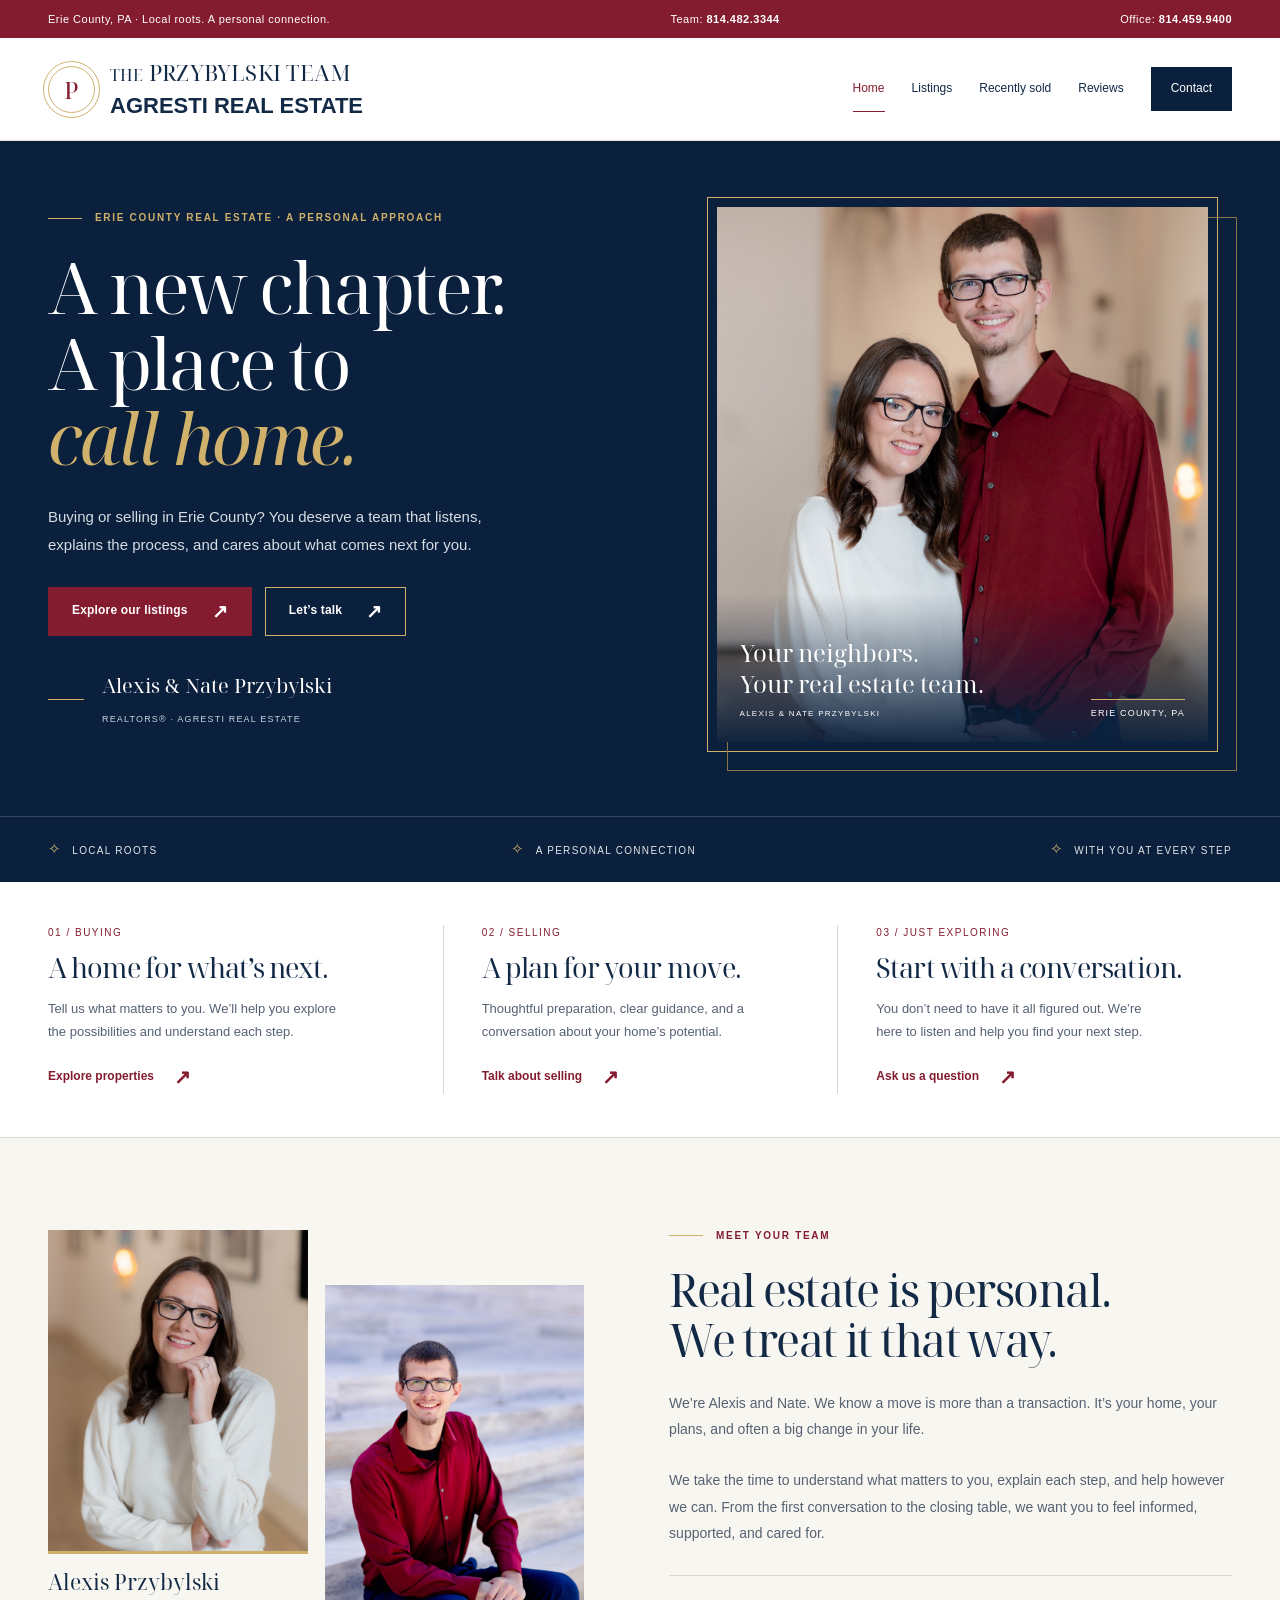
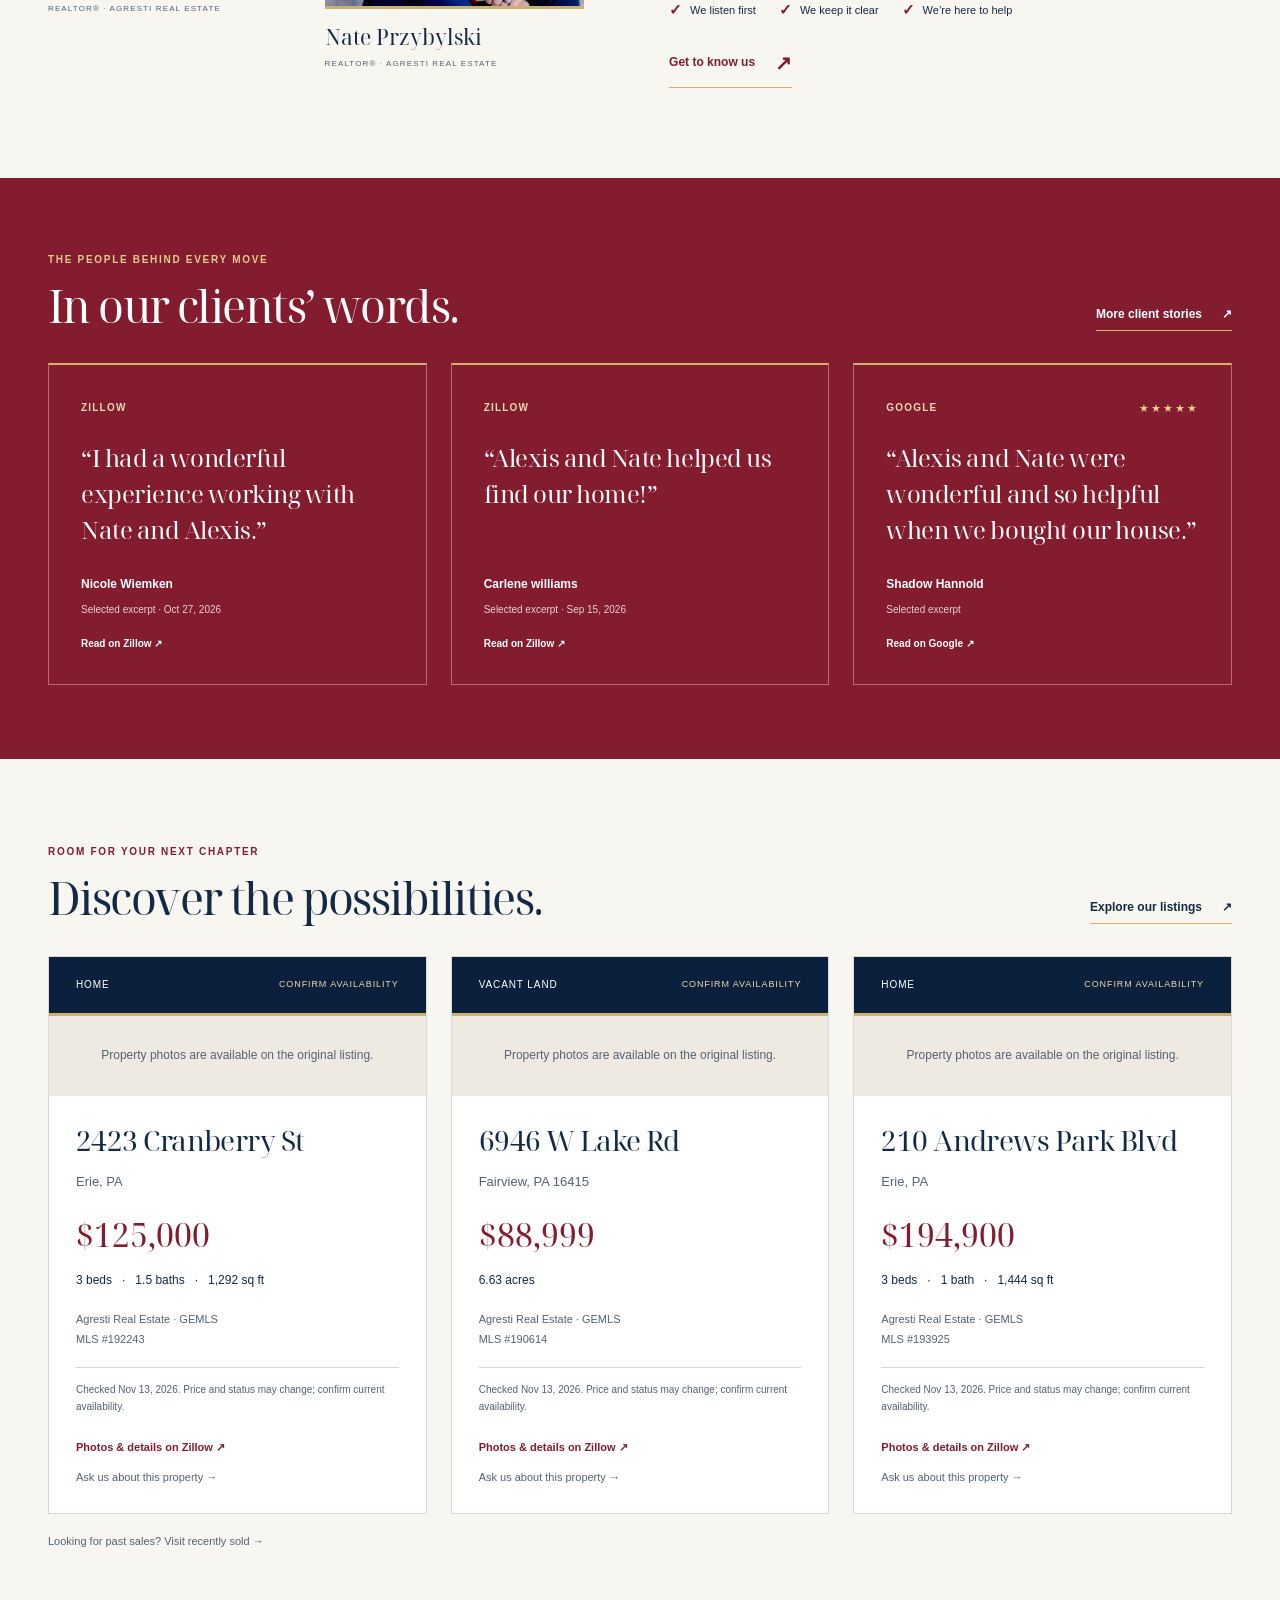
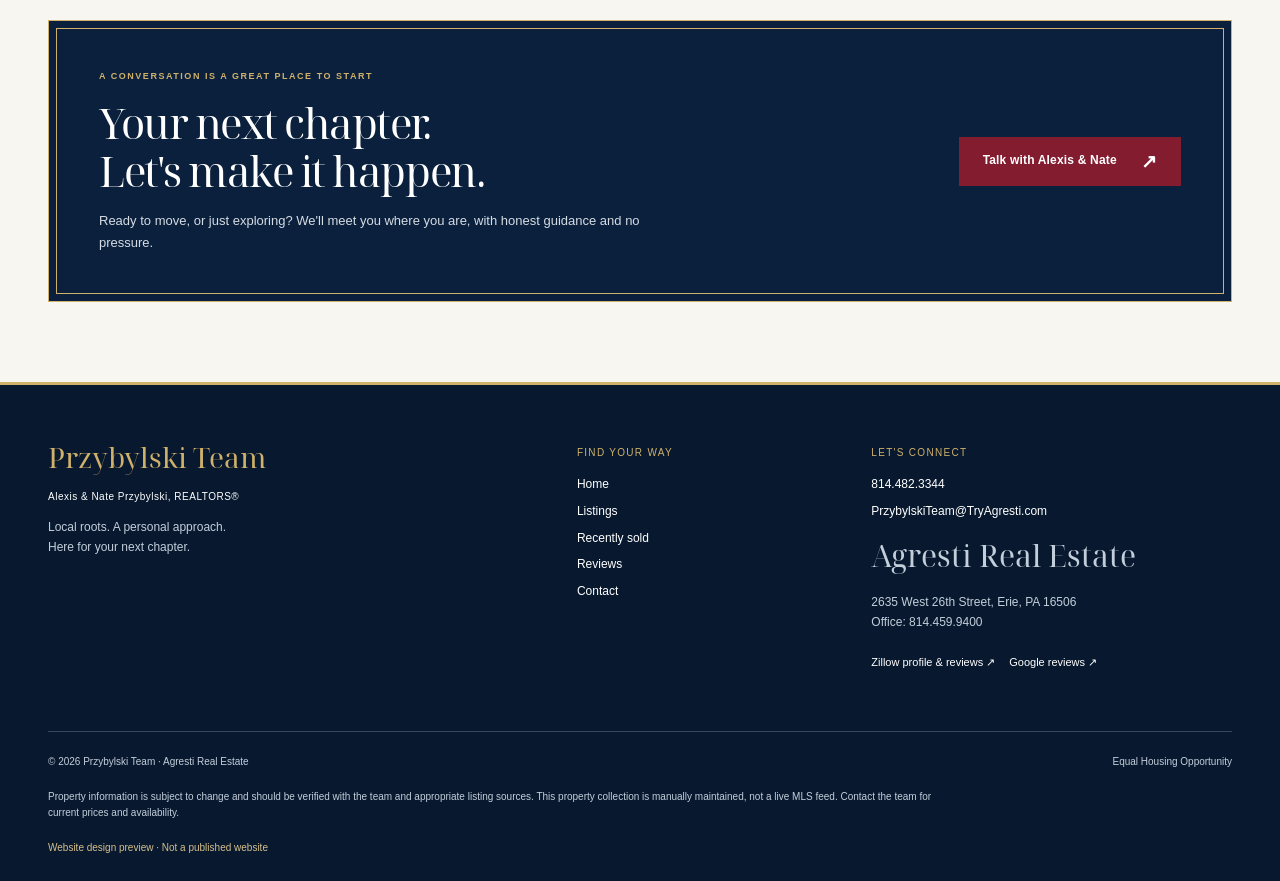
==== commit 834f68e8: "Restore November website design as a reviewable multi-page site" ====
--- a/index.html
+++ b/index.html
@@ -1,169 +1,8 @@
-<!DOCTYPE html>
-<html lang="en">
-<head>
-  <meta charset="UTF-8" />
-  <meta name="viewport" content="width=device-width, initial-scale=1.0" />
-  <title>Przybylski Team | Agresti Real Estate</title>
-  <meta name="description" content="Alexis & Nate Przybylski, REALTORS® with Agresti Real Estate, serving Erie County buyers and sellers." />
-  <link rel="stylesheet" href="assets/css/styles.css" />
-</head>
-<body>
-  <div class="top-bar">
-    <div>Alexis Przybylski, REALTOR® | Nate Przybylski, REALTOR® | Agresti Real Estate</div>
-    <div>
-      <a href="tel:8144823344">Call or Text: 814.482.3344</a> &nbsp; | &nbsp;
-      <a href="mailto:PrzybylskiTeam@TryAgresti.com">PrzybylskiTeam@TryAgresti.com</a>
-    </div>
-  </div>
-
-  <header id="home">
-    <nav>
-      <a class="brand" href="index.html" aria-label="Przybylski Team Home">
-        <div class="brand-mark">PT</div>
-        <div>
-          <div class="brand-title">Przybylski Team</div>
-          <div class="brand-subtitle">Agresti Real Estate</div>
-        </div>
-      </a>
-
-      <div class="nav-links">
-        <a href="index.html">Home</a>
-        <a href="current-listings.html">Current Listings</a>
-        <a href="pending.html">Pending</a>
-        <a href="past-sales.html">Past Sales</a>
-        <a href="reviews.html">Reviews</a>
-        <a href="contact.html">Contact</a>
-      </div>
-    </nav>
-    <section class="hero">
-      <div>
-        <div class="kicker">ERIE COUNTY REAL ESTATE</div>
-        <h1>Helping Buyers & Sellers Move With Confidence</h1>
-        <p>
-          Local real estate guidance from Alexis & Nate Przybylski with Agresti Real Estate.
-          Clear communication, strong local knowledge, and a hands-on approach from the first
-          conversation to the closing table.
-        </p>
-
-        <div class="button-row">
-          <a class="btn btn-gold" href="current-listings.html">View Current Listings</a>
-          <a class="btn btn-white" href="reviews.html">Read Reviews</a>
-          <a class="btn btn-white" href="contact.html">Contact Us</a>
-        </div>
-      </div>
-
-      <div class="hero-card">
-        <img class="hero-photo" src="images/Business-card.png" alt="Alexis and Nate Przybylski Business Card." />
-      </div>
-    </section>
-  </header>
-
-  <section class="section white">
-    <div class="section-title">
-      <div class="eyebrow">Why Work With Us</div>
-      <h2>Real Estate Help That Feels Personal, Not Generic</h2>
-      <p>We help clients understand the process, stay organized, and make confident decisions in the Erie County market.</p>
-    </div>
-
-    <div class="cards">
-      <div class="card">
-        <div class="card-icon">1</div>
-        <h3>Local Erie County Focus</h3>
-        <p>We understand the local neighborhoods, pricing trends, buyer expectations, and market conditions that matter in Erie County and the surrounding area.</p>
-      </div>
-
-      <div class="card">
-        <div class="card-icon">2</div>
-        <h3>Clear Communication</h3>
-        <p>You deserve updates, answers, and guidance throughout the process. We focus on keeping clients informed so they are never left guessing.</p>
-      </div>
-
-      <div class="card">
-        <div class="card-icon">3</div>
-        <h3>Buyer & Seller Support</h3>
-        <p>From preparing a listing to writing an offer, reviewing timelines, coordinating showings, and getting to closing, we help clients understand each step.</p>
-      </div>
-    </div>
-  </section>
-
-  <section class="section navy">
-    <div class="section-title">
-      <div class="eyebrow">Current Activity</div>
-      <h2>Newest Listings & Pendings</h2>
-      <p>The three newest active or pending properties will update automatically when you edit the property data file.</p>
-    </div>
-
-    <div class="listings-grid" id="homepage-active-pending"></div>
-    <div class="button-row" style="justify-content: center; margin-top: 26px;">
-      <a class="btn btn-gold" href="current-listings.html">Current Listings</a>
-      <a class="btn btn-white" href="pending.html">Current Pendings</a>
-    </div>
-  </section>
-
-  <section class="section white">
-    <div class="section-title">
-      <div class="eyebrow">Past Sales</div>
-      <h2>Recently Sold</h2>
-      <p>The three newest past sales appear here for social proof without needing a dedicated page for every sold home.</p>
-    </div>
-
-    <div class="listings-grid" id="homepage-sales"></div>
-    <div class="button-row" style="justify-content: center; margin-top: 26px;">
-      <a class="btn btn-burgundy" href="past-sales.html">View Past Sales</a>
-    </div>
-  </section>
-
-  <section class="section navy">
-    <div class="section-title">
-      <div class="eyebrow">Client Reviews</div>
-      <h2>What Clients Are Saying</h2>
-      <p>The three newest featured reviews can be shown here from Google, Zillow, Facebook, or direct website testimonials once added to the reviews data file.</p>
-    </div>
-    <div class="reviews-list" id="featured-reviews"></div>
-    <div class="button-row" style="justify-content: center; margin-top: 26px;">
-      <a class="btn btn-gold" href="reviews.html">Read More Reviews</a>
-      <a class="btn btn-white" href="contact.html">Contact Us</a>
-    </div>
-  </section>
-
-  <section class="section white">
-    <div class="section-title">
-      <div class="eyebrow">Thinking About Moving?</div>
-      <h2>Let’s Talk Through Your Next Step</h2>
-      <p>Whether you are ready now or just starting to think about buying or selling, we can help you understand your options.</p>
-      <div class="response-badge">We typically respond within an hour.</div>
-      <div class="button-row" style="justify-content: center; margin-top: 26px;">
-        <a class="btn btn-gold" href="tel:8144823344">Call or Text Us</a>
-        <a class="btn btn-burgundy" href="mailto:PrzybylskiTeam@TryAgresti.com">Email Us</a>
-      </div>
-    </div>
-  </section>
-  <footer>
-    <strong>Alexis & Nate Przybylski, REALTORS®</strong><br />
-    Agresti Real Estate | 2635 West 26th Street, Erie, PA 16506<br />
-    Office: 814.459.9400 | Call or Text: 814.482.3344 | PrzybylskiTeam@TryAgresti.com
-
-    <div class="legal">
-      Reviews are voluntary and should reflect honest client experiences. Property information is provided for general marketing purposes and should be verified through the MLS or appropriate listing sources. This website is a marketing page for Alexis & Nate Przybylski, REALTORS®, affiliated with Agresti Real Estate.
-    </div>
-  </footer>
-  <script src="assets/js/app.js"></script>
-  <script>
-    renderHomepageActivity();
-    renderFeaturedReviews();
-  </script>
-
-  <script src="https://identity.netlify.com/v1/netlify-identity-widget.js"></script>
-  <script>
-    if (window.netlifyIdentity) {
-      window.netlifyIdentity.on("init", user => {
-        if (!user) {
-          window.netlifyIdentity.on("login", () => {
-            document.location.href = "/admin/";
-          });
-        }
-      });
-    }
-  </script>
-</body>
-</html>
+<!doctype html>
+<html lang="en"><head><meta charset="UTF-8"><meta name="viewport" content="width=device-width, initial-scale=1"><title>Erie County Real Estate | Przybylski Team</title><meta name="description" content="Personal real estate guidance in Erie County with Alexis and Nate Przybylski at Agresti Real Estate."><meta name="theme-color" content="#0b203c"><meta name="robots" content="noindex,nofollow"><link rel="stylesheet" href="assets/css/styles.css"><script type="module" src="assets/js/app.js"></script></head><body><a class="skip-link" href="#main">Skip to content</a><div class="topbar"><div class="wrap"><span>Erie County, PA <span aria-hidden="true"> · </span> Local roots. A personal connection.</span><a href="tel:8144823344">Team: <strong>814.482.3344</strong></a><a href="tel:8144599400">Office: <strong>814.459.9400</strong></a></div></div><header class="site-header"><nav class="wrap navigation" aria-label="Main navigation"><a href="index.html" class="brand"><span class="brand-mark" aria-hidden="true">P</span><span><strong><span>THE</span> PRZYBYLSKI TEAM</strong><small class="broker-brand">AGRESTI REAL ESTATE</small></span></a><button class="menu-toggle" type="button" aria-controls="nav-links" aria-expanded="false">Menu <span aria-hidden="true">☰</span></button><div id="nav-links" class="nav-links"><a href="index.html" aria-current="page">Home</a><a href="properties.html" >Listings</a><a href="sold.html" >Recently sold</a><a href="reviews.html" >Reviews</a><a href="contact.html" >Contact</a></div></nav></header><main id="main"><section class="hero-shell"><div class="hero wrap"><div class="hero-copy"><p class="eyebrow rule">Erie County real estate · A personal approach</p><h1>A new chapter.<br>A place to<br><em>call home.</em></h1><p class="lead">Buying or selling in Erie County? You deserve a team that listens, explains the process, and cares about what comes next for you.</p><div class="actions"><a class="button" href="properties.html">Explore our listings <span aria-hidden="true">↗</span></a><a class="button secondary" href="contact.html">Let’s talk <span aria-hidden="true">↗</span></a></div><div class="hero-signoff"><span class="short-line" aria-hidden="true"></span><p>Alexis &amp; Nate Przybylski<br><small>REALTORS® · AGRESTI REAL ESTATE</small></p></div></div><figure class="hero-portrait"><img class="portrait" src="assets/images/team-1.jpg" alt="Alexis and Nate Przybylski smiling together" width="1365" height="2048"><figcaption><div><strong>Your neighbors.<br>Your real estate team.</strong><small>Alexis &amp; Nate Przybylski</small></div><span class="portrait-label">ERIE COUNTY, PA</span></figcaption></figure></div><div class="hero-bottom"><div class="wrap"><span><span class="diamond" aria-hidden="true">✧</span>Local roots</span><span><span class="diamond" aria-hidden="true">✧</span>A personal connection</span><span><span class="diamond" aria-hidden="true">✧</span>With you at every step</span></div></div></section>
+<section class="paths" aria-label="How we can help"><div class="path-grid wrap"><article class="path-card"><span class="number">01 / BUYING</span><h2>A home for what’s next.</h2><p>Tell us what matters to you. We’ll help you explore the possibilities and understand each step.</p><a class="text-link" href="properties.html">Explore properties <span class="arrow" aria-hidden="true">↗</span></a></article><article class="path-card"><span class="number">02 / SELLING</span><h2>A plan for your move.</h2><p>Thoughtful preparation, clear guidance, and a conversation about your home’s potential.</p><a class="text-link" href="contact.html?interest=selling">Talk about selling <span class="arrow" aria-hidden="true">↗</span></a></article><article class="path-card"><span class="number">03 / JUST EXPLORING</span><h2>Start with a conversation.</h2><p>You don’t need to have it all figured out. We’re here to listen and help you find your next step.</p><a class="text-link" href="contact.html?interest=question">Ask us a question <span class="arrow" aria-hidden="true">↗</span></a></article></div></section>
+<section class="team-section wrap" id="meet-the-team"><div class="team-layout"><div class="team-photos"><figure><img src="assets/images/team-2.jpg" alt="Alexis Przybylski" width="1365" height="2048" loading="lazy"><figcaption>Alexis Przybylski<small>REALTOR® · Agresti Real Estate</small></figcaption></figure><figure><img src="assets/images/team-3.jpg" alt="Nate Przybylski" width="1365" height="2048" loading="lazy"><figcaption>Nate Przybylski<small>REALTOR® · Agresti Real Estate</small></figcaption></figure></div><div class="team-copy"><p class="eyebrow rule">Meet your team</p><h2>Real estate is personal.<br>We treat it that way.</h2><p class="lead">We’re Alexis and Nate. We know a move is more than a transaction. It’s your home, your plans, and often a big change in your life.</p><p class="lead">We take the time to understand what matters to you, explain each step, and help however we can. From the first conversation to the closing table, we want you to feel informed, supported, and cared for.</p><div class="team-values"><span><b aria-hidden="true">✓</b>We listen first</span><span><b aria-hidden="true">✓</b>We keep it clear</span><span><b aria-hidden="true">✓</b>We’re here to help</span></div><a class="text-link" href="contact.html">Get to know us <span class="arrow" aria-hidden="true">↗</span></a></div></div></section>
+<section class="quote-band"><div class="wrap"><div class="section-heading"><div><p class="eyebrow">The people behind every move</p><h2>In our clients’ words.</h2></div><a class="text-link" href="reviews.html">More client stories <span aria-hidden="true">↗</span></a></div><div class="review-grid" data-reviews data-limit="3" aria-live="polite"><p>Loading client stories…</p></div></div></section>
+<section class="section home-listings wrap"><div class="section-heading"><div><p class="eyebrow">Room for your next chapter</p><h2>Discover the possibilities.</h2></div><a class="text-link" href="properties.html">Explore our listings <span aria-hidden="true">↗</span></a></div><div class="property-grid" data-properties="active" data-limit="3" aria-live="polite"><p>Loading properties…</p></div><p class="collection-note">Looking for past sales? <a href="sold.html">Visit recently sold →</a></p></section>
+<section class="cta wrap"><div><p class="eyebrow">A conversation is a great place to start</p><h2>Your next chapter.<br>Let's make it happen.</h2><p>Ready to move, or just exploring? We'll meet you where you are, with honest guidance and no pressure.</p></div><a class="button secondary" href="contact.html">Talk with Alexis & Nate <span aria-hidden="true">↗</span></a></section></main><footer class="site-footer"><div class="wrap footer-grid"><div><a class="footer-brand" href="index.html">Przybylski Team<span>Alexis & Nate Przybylski, REALTORS®</span></a><p>Local roots. A personal approach.<br>Here for your next chapter.</p></div><div><h3>Find your way</h3><a href="index.html">Home</a><a href="properties.html">Listings</a><a href="sold.html">Recently sold</a><a href="reviews.html">Reviews</a><a href="contact.html">Contact</a></div><div><h3>Let's connect</h3><a href="tel:8144823344">814.482.3344</a><a href="mailto:PrzybylskiTeam@TryAgresti.com">PrzybylskiTeam@TryAgresti.com</a><p><strong class="broker-footer">Agresti Real Estate</strong><br>2635 West 26th Street, Erie, PA 16506<br>Office: <a href="tel:8144599400">814.459.9400</a></p><div data-social-links></div></div></div><div class="wrap footer-bottom"><span>© 2026 Przybylski Team · Agresti Real Estate</span><span>Equal Housing Opportunity</span><p>Property information is subject to change and should be verified with the team and appropriate listing sources. This property collection is manually maintained, not a live MLS feed. Contact the team for current prices and availability.</p><p class="preview-note">Website design preview · Not a published website</p></div></footer></body></html>
+
--- a/assets/css/styles.css
+++ b/assets/css/styles.css
@@ -1,793 +1,18 @@
-:root {
-      --navy: #1f2b5c;
-      --navy-dark: #141c42;
-      --burgundy: #7a1f2b;
-      --burgundy-dark: #5d1620;
-      --gold: #f2c319;
-      --white: #ffffff;
-      --soft: #f5f7fb;
-      --text: #1d2433;
-      --muted: #647084;
-      --border: #dfe5f1;
-      --shadow: 0 18px 40px rgba(20, 28, 66, 0.16);
-      --radius: 22px;
-    }
-
-    * {
-      box-sizing: border-box;
-    }
-
-    html {
-      scroll-behavior: smooth;
-    }
-
-    body {
-      margin: 0;
-      font-family: Arial, Helvetica, sans-serif;
-      color: var(--text);
-      background: var(--soft);
-      line-height: 1.6;
-    }
-
-    a {
-      color: inherit;
-      text-decoration: none;
-    }
-
-    .top-bar {
-      background: var(--navy-dark);
-      color: var(--white);
-      font-size: 14px;
-      padding: 9px 5%;
-      display: flex;
-      justify-content: space-between;
-      gap: 16px;
-      flex-wrap: wrap;
-    }
-
-    .top-bar a {
-      color: var(--white);
-      font-weight: 700;
-    }
-
-    header {
-      background: linear-gradient(135deg, var(--navy) 0%, var(--navy-dark) 58%, var(--burgundy-dark) 100%);
-      color: var(--white);
-      position: relative;
-      overflow: hidden;
-    }
-
-    header::before {
-      content: "PRZYBYLSKI TEAM";
-      position: absolute;
-      inset: auto -80px 25px auto;
-      font-size: clamp(42px, 10vw, 130px);
-      font-weight: 900;
-      letter-spacing: 7px;
-      color: rgba(255, 255, 255, 0.045);
-      transform: rotate(-10deg);
-      pointer-events: none;
-      white-space: nowrap;
-    }
-
-    nav {
-      padding: 22px 5%;
-      display: flex;
-      justify-content: space-between;
-      align-items: center;
-      gap: 18px;
-      position: relative;
-      z-index: 2;
-    }
-
-    .brand {
-      display: flex;
-      align-items: center;
-      gap: 14px;
-    }
-
-    .brand-mark {
-      width: 48px;
-      height: 48px;
-      border: 3px solid var(--gold);
-      border-radius: 14px;
-      display: grid;
-      place-items: center;
-      font-weight: 900;
-      color: var(--gold);
-      background: rgba(255,255,255,0.08);
-    }
-
-    .brand-title {
-      font-size: 20px;
-      font-weight: 900;
-      letter-spacing: 0.4px;
-      line-height: 1.1;
-    }
-
-    .brand-subtitle {
-      font-size: 12px;
-      color: rgba(255,255,255,0.78);
-      margin-top: 4px;
-    }
-
-    .nav-links {
-      display: flex;
-      gap: 18px;
-      align-items: center;
-      flex-wrap: wrap;
-      justify-content: flex-end;
-      font-size: 14px;
-      font-weight: 700;
-    }
-
-    .nav-links a {
-      color: rgba(255,255,255,0.92);
-    }
-
-    .nav-links a:hover {
-      color: var(--gold);
-    }
-
-    .hero {
-      padding: 55px 5% 85px;
-      display: grid;
-      grid-template-columns: 1.1fr 0.9fr;
-      gap: 38px;
-      align-items: center;
-      position: relative;
-      z-index: 1;
-    }
-
-    .kicker {
-      display: inline-flex;
-      gap: 10px;
-      align-items: center;
-      background: rgba(255,255,255,0.11);
-      border: 1px solid rgba(255,255,255,0.16);
-      border-radius: 999px;
-      padding: 8px 14px;
-      color: var(--gold);
-      font-weight: 900;
-      font-size: 13px;
-      letter-spacing: 0.3px;
-      margin-bottom: 18px;
-    }
-
-    h1 {
-      font-size: clamp(38px, 6vw, 72px);
-      line-height: 1.02;
-      margin: 0 0 20px;
-      letter-spacing: -1.6px;
-    }
-
-    .hero p {
-      font-size: 19px;
-      color: rgba(255,255,255,0.88);
-      margin: 0 0 28px;
-      max-width: 740px;
-    }
-
-    .button-row {
-      display: flex;
-      gap: 14px;
-      flex-wrap: wrap;
-      align-items: center;
-    }
-
-    .btn {
-      display: inline-flex;
-      align-items: center;
-      justify-content: center;
-      gap: 8px;
-      border-radius: 999px;
-      padding: 14px 22px;
-      font-weight: 900;
-      border: 2px solid transparent;
-      transition: transform 0.2s ease, box-shadow 0.2s ease, background 0.2s ease;
-      cursor: pointer;
-    }
-
-    .btn:hover {
-      transform: translateY(-2px);
-      box-shadow: 0 12px 24px rgba(0,0,0,0.18);
-    }
-
-    .btn-gold {
-      background: var(--gold);
-      color: var(--navy-dark);
-    }
-
-    .btn-white {
-      background: rgba(255,255,255,0.08);
-      color: var(--white);
-      border-color: rgba(255,255,255,0.28);
-    }
-
-    .btn-burgundy {
-      background: var(--burgundy);
-      color: var(--white);
-    }
-
-    .hero-card {
-      background: rgba(255,255,255,0.10);
-      border: 1px solid rgba(255,255,255,0.18);
-      border-radius: var(--radius);
-      padding: 22px;
-      box-shadow: var(--shadow);
-      backdrop-filter: blur(10px);
-    }
-
-    .photo-placeholder {
-      min-height: 350px;
-      border-radius: 18px;
-      border: 3px solid var(--gold);
-      background:
-        linear-gradient(135deg, rgba(255,255,255,0.14), rgba(255,255,255,0.05)),
-        repeating-linear-gradient(45deg, rgba(255,255,255,0.04), rgba(255,255,255,0.04) 10px, rgba(255,255,255,0.01) 10px, rgba(255,255,255,0.01) 20px);
-      display: grid;
-      place-items: center;
-      text-align: center;
-      padding: 26px;
-      color: rgba(255,255,255,0.86);
-      font-weight: 800;
-    }
-
-    .section {
-      padding: 76px 5%;
-    }
-
-    .section.white {
-      background: var(--white);
-    }
-
-    .section.navy {
-      background: var(--navy);
-      color: var(--white);
-    }
-
-    .section-title {
-      max-width: 850px;
-      margin: 0 auto 36px;
-      text-align: center;
-    }
-
-    .section-title .eyebrow {
-      color: var(--burgundy);
-      font-weight: 900;
-      text-transform: uppercase;
-      letter-spacing: 1.2px;
-      font-size: 13px;
-      margin-bottom: 8px;
-    }
-
-    .section.navy .section-title .eyebrow {
-      color: var(--gold);
-    }
-
-    h2 {
-      font-size: clamp(30px, 4vw, 48px);
-      line-height: 1.08;
-      margin: 0 0 14px;
-      letter-spacing: -1px;
-    }
-
-    .section-title p {
-      margin: 0;
-      color: var(--muted);
-      font-size: 18px;
-    }
-
-    .section.navy .section-title p {
-      color: rgba(255,255,255,0.82);
-    }
-
-    .cards {
-      display: grid;
-      grid-template-columns: repeat(3, 1fr);
-      gap: 20px;
-      max-width: 1180px;
-      margin: 0 auto;
-    }
-
-    .card {
-      background: var(--white);
-      border: 1px solid var(--border);
-      border-radius: var(--radius);
-      padding: 26px;
-      box-shadow: 0 12px 30px rgba(20, 28, 66, 0.08);
-    }
-
-    .card-icon {
-      width: 48px;
-      height: 48px;
-      border-radius: 14px;
-      background: var(--navy);
-      color: var(--gold);
-      display: grid;
-      place-items: center;
-      font-weight: 900;
-      margin-bottom: 16px;
-    }
-
-    .card h3 {
-      margin: 0 0 10px;
-      font-size: 21px;
-      color: var(--navy-dark);
-    }
-
-    .card p {
-      margin: 0;
-      color: var(--muted);
-    }
-
-    .review-box {
-      max-width: 980px;
-      margin: 0 auto;
-      background: var(--white);
-      color: var(--text);
-      border-radius: 28px;
-      padding: 34px;
-      box-shadow: var(--shadow);
-      border-top: 7px solid var(--gold);
-    }
-
-    .review-buttons {
-      display: grid;
-      grid-template-columns: repeat(3, 1fr);
-      gap: 14px;
-      margin-top: 24px;
-    }
-
-    .review-btn {
-      border-radius: 18px;
-      padding: 18px 16px;
-      color: var(--white);
-      font-weight: 900;
-      text-align: center;
-      background: var(--navy);
-    }
-
-    .review-btn:nth-child(2) {
-      background: var(--burgundy);
-    }
-
-    .review-btn:nth-child(3) {
-      background: var(--navy-dark);
-    }
-
-    .listings-grid {
-      display: grid;
-      grid-template-columns: repeat(3, 1fr);
-      gap: 22px;
-      max-width: 1180px;
-      margin: 0 auto;
-    }
-
-    .listing {
-      background: var(--white);
-      border-radius: var(--radius);
-      overflow: hidden;
-      border: 1px solid var(--border);
-      box-shadow: 0 12px 30px rgba(20, 28, 66, 0.08);
-    }
-
-    .listing-image {
-      height: 190px;
-      background:
-        linear-gradient(135deg, rgba(31,43,92,0.76), rgba(122,31,43,0.58)),
-        repeating-linear-gradient(45deg, #e7ecf6, #e7ecf6 10px, #d9e1ee 10px, #d9e1ee 20px);
-      color: var(--white);
-      display: grid;
-      place-items: center;
-      text-align: center;
-      padding: 20px;
-      font-weight: 900;
-    }
-
-    .listing-body {
-      padding: 22px;
-    }
-
-    .status {
-      display: inline-flex;
-      padding: 5px 10px;
-      border-radius: 999px;
-      font-size: 12px;
-      font-weight: 900;
-      color: var(--navy-dark);
-      background: var(--gold);
-      margin-bottom: 10px;
-      text-transform: uppercase;
-      letter-spacing: 0.5px;
-    }
-
-    .status.pending {
-      color: var(--white);
-      background: var(--burgundy);
-    }
-
-    .status.sold {
-      color: var(--white);
-      background: var(--navy);
-    }
-
-    .listing h3 {
-      margin: 0 0 7px;
-      color: var(--navy-dark);
-      font-size: 20px;
-    }
-
-    .price {
-      color: var(--burgundy);
-      font-weight: 900;
-      font-size: 20px;
-      margin-bottom: 12px;
-    }
-
-    .details {
-      color: var(--muted);
-      font-size: 14px;
-      margin-bottom: 18px;
-    }
-
-    .small-link {
-      display: inline-flex;
-      color: var(--navy);
-      font-weight: 900;
-      border-bottom: 2px solid var(--gold);
-    }
-
-    .contact-wrap {
-      max-width: 1060px;
-      margin: 0 auto;
-      display: grid;
-      grid-template-columns: 1fr 1fr;
-      gap: 24px;
-      align-items: stretch;
-    }
-
-    .contact-card {
-      background: var(--white);
-      border-radius: var(--radius);
-      padding: 30px;
-      box-shadow: var(--shadow);
-      border-left: 7px solid var(--gold);
-    }
-
-    .contact-card h3 {
-      color: var(--navy-dark);
-      margin-top: 0;
-      font-size: 26px;
-    }
-
-    .contact-list {
-      margin: 0;
-      padding: 0;
-      list-style: none;
-    }
-
-    .contact-list li {
-      padding: 9px 0;
-      border-bottom: 1px solid var(--border);
-    }
-
-    .contact-list strong {
-      color: var(--navy);
-    }
-
-    footer {
-      background: var(--navy-dark);
-      color: rgba(255,255,255,0.82);
-      padding: 34px 5%;
-      text-align: center;
-      font-size: 14px;
-    }
-
-    footer strong {
-      color: var(--white);
-    }
-
-    .legal {
-      max-width: 980px;
-      margin: 16px auto 0;
-      color: rgba(255,255,255,0.62);
-      font-size: 12px;
-    }
-
-    .edit-note {
-      background: #fff8d7;
-      border: 1px solid #f0d46b;
-      color: #4d3f00;
-      border-radius: 14px;
-      padding: 12px 14px;
-      margin-top: 16px;
-      font-size: 13px;
-      font-weight: 700;
-    }
-
-
-    .page-hero {
-      padding: 54px 5% 64px;
-      position: relative;
-      z-index: 1;
-      text-align: center;
-      max-width: 1050px;
-      margin: 0 auto;
-    }
-
-    .page-hero h1 {
-      margin-left: auto;
-      margin-right: auto;
-    }
-
-    .page-hero p {
-      max-width: 780px;
-      margin: 0 auto 24px;
-      color: rgba(255,255,255,0.88);
-      font-size: 19px;
-    }
-
-    .filter-row {
-      max-width: 1180px;
-      margin: 0 auto 24px;
-      display: flex;
-      gap: 12px;
-      justify-content: center;
-      flex-wrap: wrap;
-    }
-
-    .filter-btn {
-      border: 2px solid var(--border);
-      background: var(--white);
-      color: var(--navy);
-      border-radius: 999px;
-      padding: 10px 16px;
-      font-weight: 900;
-      cursor: pointer;
-    }
-
-    .filter-btn.active {
-      background: var(--navy);
-      color: var(--white);
-      border-color: var(--navy);
-    }
-
-    .listing img,
-    .property-photo {
-      width: 100%;
-      display: block;
-      object-fit: cover;
-    }
-
-    .listing-image img {
-      height: 190px;
-      border: 0;
-    }
-
-    .empty-state {
-      max-width: 760px;
-      margin: 0 auto;
-      background: var(--white);
-      border-radius: var(--radius);
-      padding: 28px;
-      text-align: center;
-      border: 1px solid var(--border);
-      box-shadow: 0 12px 30px rgba(20, 28, 66, 0.08);
-    }
-
-    .property-layout {
-      max-width: 1180px;
-      margin: 0 auto;
-      display: grid;
-      grid-template-columns: 1.25fr 0.75fr;
-      gap: 24px;
-      align-items: start;
-    }
-
-    .property-main,
-    .property-side,
-    .review-card,
-    .form-card {
-      background: var(--white);
-      border-radius: var(--radius);
-      border: 1px solid var(--border);
-      box-shadow: 0 12px 30px rgba(20, 28, 66, 0.08);
-      padding: 26px;
-    }
-
-    .property-main h2,
-    .property-side h3 {
-      color: var(--navy-dark);
-    }
-
-    .property-photo {
-      height: min(52vw, 520px);
-      border-radius: 18px;
-      margin-bottom: 22px;
-      background:
-        linear-gradient(135deg, rgba(31,43,92,0.76), rgba(122,31,43,0.58)),
-        repeating-linear-gradient(45deg, #e7ecf6, #e7ecf6 10px, #d9e1ee 10px, #d9e1ee 20px);
-    }
-
-    .property-facts {
-      display: grid;
-      grid-template-columns: repeat(4, 1fr);
-      gap: 12px;
-      margin: 20px 0;
-    }
-
-    .fact {
-      background: var(--soft);
-      border-radius: 16px;
-      padding: 14px;
-      border: 1px solid var(--border);
-    }
-
-    .fact strong {
-      display: block;
-      color: var(--navy);
-      font-size: 18px;
-    }
-
-    .platform {
-      display: inline-flex;
-      padding: 5px 10px;
-      border-radius: 999px;
-      font-size: 12px;
-      font-weight: 900;
-      background: var(--soft);
-      color: var(--navy);
-      margin-bottom: 10px;
-      text-transform: uppercase;
-      letter-spacing: 0.5px;
-    }
-
-    .reviews-list {
-      max-width: 980px;
-      margin: 0 auto;
-      display: grid;
-      gap: 18px;
-    }
-
-    .review-card blockquote {
-      margin: 0 0 12px;
-      font-size: 18px;
-      color: var(--text);
-    }
-
-    .stars {
-      color: var(--burgundy);
-      font-weight: 900;
-      letter-spacing: 1px;
-    }
-
-    .contact-page-grid {
-      max-width: 1060px;
-      margin: 0 auto;
-      display: grid;
-      grid-template-columns: 1fr 1fr;
-      gap: 24px;
-      align-items: start;
-    }
-
-    .contact-form {
-      display: grid;
-      gap: 12px;
-    }
-
-    .contact-form label {
-      font-weight: 900;
-      color: var(--navy);
-    }
-
-    .contact-form input,
-    .contact-form textarea,
-    .contact-form select {
-      width: 100%;
-      border: 1px solid var(--border);
-      border-radius: 14px;
-      padding: 13px 14px;
-      font: inherit;
-      background: var(--white);
-    }
-
-    .contact-form textarea {
-      min-height: 130px;
-      resize: vertical;
-    }
-
-    .response-badge {
-      display: inline-flex;
-      align-items: center;
-      gap: 8px;
-      background: #fff8d7;
-      color: #4d3f00;
-      border: 1px solid #f0d46b;
-      border-radius: 999px;
-      padding: 10px 14px;
-      font-weight: 900;
-      margin: 12px 0 18px;
-    }
-
-    .admin-note {
-      max-width: 980px;
-      margin: 26px auto 0;
-      background: #fff8d7;
-      border: 1px solid #f0d46b;
-      color: #4d3f00;
-      border-radius: 14px;
-      padding: 14px 16px;
-      font-size: 14px;
-      font-weight: 700;
-    }
-
-    @media (max-width: 920px) {
-      .property-layout,
-      .contact-page-grid,
-      .property-facts {
-        grid-template-columns: 1fr;
-      }
-    }
-
-    @media (max-width: 920px) {
-      .hero,
-      .contact-wrap {
-        grid-template-columns: 1fr;
-      }
-
-      .cards,
-      .listings-grid,
-      .review-buttons {
-        grid-template-columns: 1fr;
-      }
-
-      nav {
-        align-items: flex-start;
-        flex-direction: column;
-      }
-
-      .nav-links {
-        justify-content: flex-start;
-      }
-
-      .photo-placeholder {
-        min-height: 260px;
-      }
-    }
-
-    .pagination {
-      max-width: 1180px;
-      margin: 28px auto 0;
-      display: flex;
-      justify-content: center;
-      align-items: center;
-      gap: 8px;
-      flex-wrap: wrap;
-    }
-
-    .pagination button,
-    .pagination .ellipsis {
-      border: 1px solid var(--border);
-      background: var(--white);
-      color: var(--navy);
-      border-radius: 999px;
-      padding: 9px 13px;
-      font-weight: 900;
-      font: inherit;
-    }
-
-    .pagination button {
-      cursor: pointer;
-    }
-
-    .pagination button.active {
-      background: var(--navy);
-      color: var(--white);
-      border-color: var(--navy);
-    }
-
-    .pagination button:disabled {
-      opacity: 0.45;
-      cursor: not-allowed;
-    }
+@font-face{font-family:"Team Serif";font-style:normal;font-weight:400;font-display:swap;src:url([data-uri]) format("woff")}
+@font-face{font-family:"Team Serif";font-style:italic;font-weight:400;font-display:swap;src:url([data-uri]) format("woff")}
+:root{--navy:#0b203c;--red:#841c30;--red-dark:#641224;--gold:#cfb16b;--gold-ink:#7c612b;--cream:#f8f6f1;--ink:#132a46;--muted:#566172;--line:#d8d7d1;--white:#fff;--serif:'Team Serif',Georgia,'Times New Roman',serif;--sans:Arial,Helvetica,sans-serif}
+*{box-sizing:border-box}html{scroll-behavior:smooth}body{margin:0;background:var(--cream);color:var(--ink);font:16px/1.65 var(--sans)}h1,h2,h3,p,figure{margin:0}h1,h2{font-family:var(--serif);font-weight:400;letter-spacing:-.035em;line-height:1.13}h1{font-size:clamp(42px,5.4vw,76px)}h2{font-size:clamp(34px,3.5vw,49px)}h3{font:400 25px/1.25 var(--serif);letter-spacing:-.02em}p{margin-top:16px}a{color:inherit;text-decoration:none}a:hover{text-decoration:underline;text-underline-offset:5px}button,input,textarea,select{font:inherit}button{cursor:pointer}a,button,input,textarea,select{-webkit-tap-highlight-color:transparent}a:focus-visible,button:focus-visible,input:focus-visible,select:focus-visible,textarea:focus-visible{outline:3px solid #297fc0;outline-offset:5px}img{display:block;max-width:100%}small{font-size:13px}.wrap{width:min(1200px,calc(100% - 96px));margin-inline:auto}.topbar{background:var(--red);color:white;font-size:11px;letter-spacing:.045em}.topbar .wrap{display:flex;justify-content:space-between;align-items:center;gap:20px;padding-block:10px}.topbar a{white-space:nowrap}.site-header{background:white;border-bottom:1px solid #e5e0d6}.navigation{min-height:102px;display:flex;justify-content:space-between;align-items:center;gap:30px}.brand{display:flex;align-items:center;gap:15px}.brand:hover{text-decoration:none}.brand-mark{width:47px;height:47px;border:1px solid var(--gold);outline:1px solid var(--gold);outline-offset:4px;border-radius:50%;display:flex;align-items:center;justify-content:center;font:24px var(--serif);color:var(--red);flex-shrink:0}.brand strong{display:block;font:500 20px/1.2 var(--serif);letter-spacing:.01em}.brand strong span{font-size:.72em}.brand small{display:block;font-size:9px;letter-spacing:.25em;margin-top:7px}.nav-links{display:flex;align-items:center;gap:27px;font-size:12px}.nav-links a{padding:12px 0;border-bottom:1px solid transparent}.nav-links a[aria-current]{color:var(--red);border-bottom-color:var(--red)}.nav-links a:last-child{padding:11px 19px;background:var(--navy);color:white;border:1px solid var(--navy)}.menu-toggle{display:none}.eyebrow{margin:0 0 21px;font:600 10px/1.6 var(--sans);letter-spacing:.17em;text-transform:uppercase;color:var(--red)}.eyebrow.rule{display:flex;align-items:center;gap:13px}.eyebrow.rule:before{content:'';width:34px;height:1px;background:var(--gold)}.lead{color:var(--muted);font-size:16px;line-height:1.85;max-width:560px;margin-top:24px}.hero-shell{background:var(--navy);color:white;overflow:hidden;position:relative}.hero{display:grid;grid-template-columns:1.12fr 1fr;gap:70px;align-items:center;padding-block:56px 64px}.hero-copy{padding-bottom:10px}.hero .eyebrow{color:var(--gold);font-size:10px;margin-bottom:24px}.hero h1{font-size:clamp(48px,5.5vw,77px);line-height:1.07}.hero h1 em{color:var(--gold);font-weight:400}.hero .lead{color:#d5dce4;font-size:15px;max-width:490px;margin-top:27px}.actions{display:flex;gap:13px;flex-wrap:wrap;margin-top:28px}.button{display:inline-flex;align-items:center;justify-content:space-between;gap:24px;padding:13px 23px;min-height:49px;background:var(--red);border:1px solid var(--red);color:white;font-weight:600;font-size:12px;letter-spacing:.015em;transition:background .16s,transform .16s}.button:hover{background:var(--red-dark);text-decoration:none}.button span{font-size:19px;line-height:1}.button.secondary{background:transparent;border-color:var(--gold);color:var(--navy)}.button.secondary:hover{background:#eee8da}.hero .button.secondary{color:white}.hero .button.secondary:hover{background:#203753}.hero-signoff{margin-top:35px;display:flex;align-items:center;gap:18px}.hero-signoff .short-line{height:1px;width:36px;background:var(--gold)}.hero-signoff p{font:20px/1.45 var(--serif);margin:0}.hero-signoff small{font:9px/1.5 var(--sans);letter-spacing:.13em;color:#c8d1de}.hero-portrait{position:relative;margin:0 14px 0 0;padding:9px;border:1px solid var(--gold);z-index:1}.hero-portrait:before{content:'';position:absolute;inset:19px -20px -20px 19px;border:1px solid #8a764a;z-index:-1}.portrait{height:535px;width:100%;object-fit:cover;object-position:center 29%;background:#bdb1a3}.hero-portrait figcaption{position:absolute;left:9px;right:9px;bottom:9px;padding:46px 23px 21px;background:linear-gradient(transparent,rgba(11,32,60,.95));display:flex;justify-content:space-between;align-items:end;gap:15px}.hero-portrait figcaption strong{font:24px/1.15 var(--serif)}.hero-portrait figcaption small{font:8px/1.6 var(--sans);letter-spacing:.16em;text-transform:uppercase;display:block;margin-top:7px}.portrait-label{border-top:1px solid var(--gold);padding-top:6px;font-size:9px;letter-spacing:.13em;white-space:nowrap}.hero-bottom{border-top:1px solid #36465d}.hero-bottom .wrap{display:flex;align-items:center;justify-content:space-between;gap:24px;padding-block:20px;color:#e2e6eb;font-size:10px;letter-spacing:.13em;text-transform:uppercase}.hero-bottom .diamond{color:var(--gold);font-size:15px;margin-right:10px}.section{padding-block:85px}.section-heading{display:flex;justify-content:space-between;align-items:end;gap:32px;margin-bottom:32px}.section-heading .eyebrow{margin-bottom:13px}.text-link{font-size:12px;font-weight:600;text-underline-offset:5px;display:inline-flex;align-items:center;gap:20px}.text-link .arrow{font-size:20px}.section-heading .text-link{flex-shrink:0;border-bottom:1px solid var(--gold);padding-bottom:5px}.paths{background:white;border-bottom:1px solid var(--line)}.path-grid{display:grid;grid-template-columns:repeat(3,minmax(0,1fr));padding-block:43px}.path-card{padding-inline:38px;border-left:1px solid var(--line);position:relative}.path-card:first-child{padding-left:0;border:0}.path-card:last-child{padding-right:0}.path-card .number{font-size:10px;letter-spacing:.15em;color:var(--red);margin-bottom:12px;display:block}.path-card h2{font-size:27px}.path-card p{font-size:13px;line-height:1.8;color:var(--muted);margin-top:13px;max-width:290px}.path-card .text-link{margin-top:17px;color:var(--red)}.team-section{padding-block:90px}.team-layout{display:grid;grid-template-columns:1fr 1.05fr;gap:85px;align-items:center}.team-photos{display:grid;grid-template-columns:1fr 1fr;gap:17px;align-items:start}.team-photos figure{min-width:0}.team-photos figure:last-child{margin-top:55px}.team-photos img{height:324px;object-fit:cover;width:100%;object-position:center 25%;border-bottom:3px solid var(--gold)}.team-photos figcaption{padding-block:15px;font:21px/1.3 var(--serif)}.team-photos figcaption small{display:block;font:8px/1.5 var(--sans);text-transform:uppercase;letter-spacing:.14em;color:var(--muted);margin-top:7px}.team-copy .lead{font-size:14px;line-height:1.9}.team-copy .text-link{margin-top:24px;color:var(--red);border-bottom:1px solid var(--gold);padding-bottom:7px}.team-values{display:flex;gap:23px;border-top:1px solid var(--line);padding-top:22px;margin-top:28px;font-size:11px;color:var(--ink)}.team-values span{display:flex;align-items:center;gap:8px}.team-values b{color:var(--red);font-size:15px}.quote-band{background:var(--red);color:white;padding-block:74px}.quote-band .eyebrow{color:#e4ca8d}.quote-band .section-heading .text-link{color:white}.review-grid{display:grid;grid-template-columns:repeat(auto-fit,minmax(min(100%,280px),1fr));gap:24px}.review-card{padding:32px;border:1px solid var(--line);background:white}.review-card blockquote{font:26px/1.5 var(--serif);margin:21px 0 27px;letter-spacing:-.02em}.review-card cite{font-size:12px;font-style:normal;font-weight:600}.review-card .stars{color:var(--gold-ink);letter-spacing:.18em;font-size:13px}.review-card .muted{font-size:10px;margin-top:7px}.review-card .text-link{margin-top:17px;font-size:10px}.quote-band .review-card{background:transparent;border:1px solid #b66a78;border-top:2px solid var(--gold)}.quote-band .review-card .stars{color:#e9cf8f}.quote-band .review-card .muted{color:#ead0d4}.property-grid{display:grid;grid-template-columns:repeat(3,minmax(0,1fr));gap:24px}.property-card{background:white;border:1px solid var(--line);overflow:hidden}.property-card:only-child{grid-column:1/-1;display:grid;grid-template-columns:1.25fr 1fr}.property-photo{height:245px;width:100%;object-fit:cover;object-position:center 65%}.property-card:only-child .property-photo{height:100%;min-height:340px;max-height:430px}.property-content{padding:28px}.property-content .eyebrow{margin:0 0 13px;font-size:9px}.property-content h3{font-size:29px}.property-price{font:25px var(--serif);margin-top:16px}.property-meta{font-size:12px;color:var(--muted);margin-top:12px}.property-content>p{font-size:13px;line-height:1.8}.property-content .text-link{margin-top:22px;color:var(--red)}.record-note{font-size:11px!important;color:var(--muted);border-top:1px solid var(--line);padding-top:13px}.empty{grid-column:1/-1;display:flex;align-items:center;gap:30px;border:1px solid var(--line);border-left:3px solid var(--gold);background:white;padding:38px}.empty .line-icon{font:40px var(--serif);color:var(--red)}.empty p{color:var(--muted);font-size:14px;max-width:700px;margin-top:10px}.empty .text-link{margin-top:20px;color:var(--red)}.home-listings{padding-bottom:70px}.collection-note{margin-top:18px;font-size:11px;color:var(--muted)}.cta{position:relative;background:var(--navy);color:white;padding:48px 50px;display:flex;align-items:center;justify-content:space-between;gap:40px;margin-bottom:80px;border:1px solid var(--gold);outline:1px solid var(--gold);outline-offset:-9px}.cta .eyebrow{color:var(--gold);margin-bottom:16px;font-size:9px}.cta h2{font-size:42px}.cta p:not(.eyebrow){font-size:13px;max-width:580px;color:#d5dce4}.cta .button{flex-shrink:0}.cta .button.secondary{background:var(--red);color:white;border-color:var(--red)}.cta .button.secondary:hover{background:var(--red-dark)}.site-footer{background:#08192f;color:white;padding:56px 0 25px;border-top:3px solid var(--gold)}.footer-grid{display:grid;grid-template-columns:1.3fr .65fr 1fr;gap:60px}.footer-brand{font:28px/1.2 var(--serif);color:var(--gold)}.footer-brand span{display:block;font:10px var(--sans);letter-spacing:.05em;margin-top:15px;color:white}.site-footer p{font-size:12px;color:#c3cedb}.site-footer h3{font:10px var(--sans);letter-spacing:.13em;text-transform:uppercase;color:var(--gold);margin:6px 0 17px}.footer-grid>div>a:not(.footer-brand){display:block;font-size:12px;margin-bottom:7px;overflow-wrap:anywhere}.footer-bottom{display:flex;flex-wrap:wrap;justify-content:space-between;gap:13px;border-top:1px solid #36465d;padding-top:22px;margin-top:40px;font-size:10px;color:#c3cedb}.footer-bottom p{width:100%;font-size:10px;max-width:900px;margin-top:5px}.footer-bottom .preview-note{color:#d5bf8b}.page-intro{padding-block:59px 47px}.page-intro h1{max-width:950px;font-size:clamp(42px,4.8vw,66px)}.page-intro .lead{max-width:690px;font-size:15px}.page-intro .eyebrow{margin-bottom:15px}.page-line{height:4px;width:65px;background:var(--gold);margin-bottom:26px}.listing-section{padding-bottom:70px}.filters{display:flex;gap:10px;border-bottom:1px solid var(--line);padding-bottom:16px;flex-wrap:wrap}.filters a{padding:10px 23px;border:1px solid var(--line);font-size:12px;background:white}.filters a[aria-current]{background:var(--navy);color:white;border-color:var(--navy)}.search-row{display:flex;align-items:center;justify-content:space-between;gap:24px;margin:26px 0 30px}.search-row label{max-width:410px;width:100%;font-size:12px}.muted{font-size:12px;color:var(--muted)}.note-panel{padding:42px;border:1px solid var(--line);border-left:3px solid var(--gold);background:white;margin-bottom:70px}.note-panel p:not(.eyebrow){color:var(--muted);max-width:660px}.note-panel .button{margin-top:24px}.contact-grid{display:grid;grid-template-columns:1fr 1fr;gap:80px;padding-bottom:80px}.contact-info{padding-top:10px}.contact-info .phone{font:33px/1.3 var(--serif);display:block;margin-top:28px;color:var(--red)}.contact-info>p{font-size:14px;color:var(--muted)}.contact-info dl{margin-top:32px}.contact-info dt{font-size:10px;text-transform:uppercase;letter-spacing:.12em;margin-top:22px;color:var(--muted)}.contact-info dd{font-size:14px;margin:5px 0 0;overflow-wrap:anywhere}.form-card{padding:35px;background:white;border:1px solid var(--line);border-top:3px solid var(--gold)}.form-card h2{font-size:32px}.form-card>p{font-size:13px;color:var(--muted)}form{display:grid;gap:18px;margin-top:24px}form label{font-size:12px;font-weight:600}input,textarea,select{width:100%;padding:12px;background:#fcfbf8;border:1px solid #9da6ae;border-radius:0;color:var(--ink);margin-top:7px;font-size:16px}textarea{resize:vertical}form .muted{margin:0}#draft-result{background:var(--cream);border-left:3px solid var(--gold);padding:18px;font-size:13px;overflow-wrap:anywhere}#draft-result .button{margin-top:14px}.detail-section{padding-block:35px 65px}#property-detail{margin-top:30px}#property-detail h1{font-size:clamp(34px,4.5vw,58px);margin:15px 0}.detail-layout{display:grid;grid-template-columns:1.5fr .8fr;gap:40px;margin-top:30px}.detail-image{height:500px;width:100%;object-fit:cover}.detail-copy{max-width:800px}.detail-copy p{font-size:15px}.detail-sidebar{padding:28px;background:white;border:1px solid var(--line);align-self:start}.detail-sidebar h2{font-size:34px}.detail-sidebar .button{margin-top:20px}.facts{display:flex;flex-wrap:wrap;gap:10px;margin:20px 0}.facts span{border:1px solid var(--line);padding:7px 14px;font-size:12px}.gallery{display:flex;gap:10px;flex-wrap:wrap;margin-top:12px}.gallery a{width:90px}.gallery img{height:70px;object-fit:cover}.social-links{display:flex;gap:14px;flex-wrap:wrap;margin:20px 0;font-size:11px}.skip-link{position:absolute;left:10px;top:-80px;z-index:10;padding:12px;background:white;color:var(--navy)}.skip-link:focus{top:10px}[hidden]{display:none!important}
+@media(min-width:1500px){.hero{gap:100px}.portrait{height:565px}}
+@media(max-width:1100px){.wrap{width:calc(100% - 64px)}.navigation{gap:23px}.brand strong{font-size:18px}.nav-links{gap:19px;font-size:11px}.hero{gap:45px}.hero h1{font-size:61px}.portrait{height:485px}.team-layout{gap:45px}.team-photos img{height:275px}.team-values{gap:14px;font-size:10px}.footer-grid{gap:32px}.contact-grid{gap:45px}}
+@media(max-width:900px){.brand strong{font-size:16px}.brand-mark{width:39px;height:39px;font-size:21px}.nav-links{gap:15px}.nav-links a:last-child{padding-inline:13px}.hero{gap:33px}.hero h1{font-size:53px}.portrait{height:465px}.hero .lead{font-size:14px}.hero .button{padding:12px 16px;gap:16px;font-size:11px}.hero-signoff p{font-size:18px}.hero-portrait figcaption strong{font-size:21px}.portrait-label{display:none}.path-card{padding-inline:25px}.team-layout{gap:35px}.team-photos{gap:12px}.team-photos img{height:240px}.team-photos figcaption{font-size:18px}.team-values{flex-direction:column;gap:7px}.team-copy .lead{font-size:13px}.cta{padding:40px 35px}.cta h2{font-size:35px}}
+@media(max-width:760px){.wrap{width:calc(100% - 40px)}.topbar .wrap{justify-content:center;padding-block:8px}.topbar .wrap>span{display:none}.navigation{min-height:85px;flex-wrap:wrap;gap:15px;padding-block:18px}.brand{gap:13px}.brand strong{font-size:17px}.brand small{font-size:8px;letter-spacing:.18em}.brand-mark{width:33px;height:33px;outline-offset:3px;font-size:19px}.menu-toggle{display:flex;align-items:center;gap:8px;min-height:42px;background:white;border:1px solid #ba9a53;color:var(--navy);font-size:11px;padding:8px 11px}.nav-links{display:none;width:100%;flex-direction:column;align-items:stretch;gap:0;font-size:13px;padding:5px 0 0}.nav-links.open{display:flex}.nav-links a{padding:13px 9px}.nav-links a:last-child{margin-top:8px;text-align:center}.hero{grid-template-columns:1fr;gap:35px;padding-block:40px 45px}.hero h1{font-size:clamp(44px,10.8vw,66px);line-height:1.1}.hero .eyebrow{font-size:8px;letter-spacing:.14em;margin-bottom:22px}.hero .lead{font-size:14px;line-height:1.85;margin-top:23px}.hero .button{padding:13px 20px;gap:22px;font-size:12px}.hero-copy{padding:0}.hero-signoff{margin-top:28px}.hero-signoff p{font-size:19px}.hero-portrait{max-width:400px;width:calc(100% - 15px);justify-self:center;margin-right:15px;padding:7px}.portrait{height:auto;aspect-ratio:4/4.7;object-position:center 25%}.hero-portrait:before{inset:14px -14px -14px 14px}.hero-portrait figcaption{left:7px;right:7px;bottom:7px;padding:44px 19px 19px}.hero-portrait figcaption strong{font-size:24px}.portrait-label{display:block}.hero-bottom .wrap{flex-wrap:wrap;justify-content:center;gap:10px 22px;font-size:8px;padding-block:18px;letter-spacing:.08em}.hero-bottom .diamond{margin-right:6px;font-size:12px}.path-grid{grid-template-columns:1fr;padding-block:15px}.path-card,.path-card:first-child,.path-card:last-child{padding:26px 0;border:0;border-bottom:1px solid var(--line)}.path-card:last-child{border:0}.path-card p{max-width:100%;font-size:13px}.path-card h2{font-size:28px}.path-card .number{margin-bottom:9px}.path-card .text-link{margin-top:14px}.section,.team-section{padding-block:52px}.team-layout{display:flex;flex-direction:column-reverse;gap:35px;align-items:stretch}.team-copy .lead{font-size:14px}.team-copy h2{font-size:36px}.team-values{flex-direction:row;flex-wrap:wrap;gap:10px 21px;font-size:11px}.team-photos{gap:17px}.team-photos figure:last-child{margin-top:30px}.team-photos img{height:auto;aspect-ratio:3/4;object-position:center 23%}.team-photos figcaption{font-size:20px;padding-block:13px}.team-photos figcaption small{font-size:8px;letter-spacing:.08em}.section-heading{flex-direction:column;align-items:start;gap:20px;margin-bottom:28px}.section-heading h2{font-size:36px}.quote-band{padding-block:49px}.review-grid,.property-grid{grid-template-columns:1fr}.review-card{padding:26px}.review-card blockquote{font-size:25px}.property-card:only-child{display:block}.property-card:only-child .property-photo{height:280px;min-height:0}.property-content{padding:24px}.property-content h3{font-size:26px}.empty{padding:28px 22px;align-items:start;gap:18px}.empty .line-icon{font-size:30px}.empty h3{font-size:26px}.empty p{font-size:13px}.cta{padding:34px 29px;display:block;margin-bottom:48px}.cta h2{font-size:36px}.cta .button{margin-top:26px}.footer-grid{grid-template-columns:1fr 1fr;gap:31px}.footer-grid>div:first-child{grid-column:1/-1}.site-footer{padding-top:40px}.footer-brand{font-size:29px}.footer-grid>div:last-child{min-width:0}.footer-bottom{margin-top:29px}.page-intro{padding-block:38px 34px}.page-intro h1{font-size:43px}.page-intro .lead{font-size:14px}.page-line{margin-bottom:22px}.listing-section{padding-bottom:46px}.filters{gap:8px}.filters a{padding:10px 16px;font-size:11px}.search-row{display:block}.search-row .muted{margin-top:17px}.note-panel{padding:28px;margin-bottom:47px}.note-panel h2{font-size:34px}.note-panel p:not(.eyebrow){font-size:14px}.contact-grid{grid-template-columns:1fr;gap:35px;padding-bottom:48px}.contact-info{padding:0}.contact-info h2{font-size:35px}.form-card{padding:27px}.detail-layout{grid-template-columns:1fr;gap:25px}.detail-image{height:350px}.detail-sidebar{order:-1}}
+@media(max-width:420px){.brand strong{font-size:15px}.brand small{font-size:7px}.brand{gap:10px}.menu-toggle{padding:8px 9px}.hero .actions{gap:10px}.hero .button{padding:12px 16px;gap:15px;font-size:11px}.hero h1{font-size:45px}.hero-portrait figcaption strong{font-size:21px}.portrait-label{font-size:8px}.footer-grid{grid-template-columns:1fr}.footer-grid>div:first-child{grid-column:auto}.team-photos figcaption{font-size:18px}.hero-bottom .wrap{gap:8px 12px}.hero-bottom .wrap>span:last-child{width:100%;text-align:center}}
+@media(prefers-reduced-motion:reduce){*{scroll-behavior:auto!important;transition:none!important}}
+.property-card,.property-card:only-child{display:flex;flex-direction:column;grid-column:auto}.property-card-top{display:flex;justify-content:space-between;align-items:center;gap:12px;padding:20px 27px;background:var(--navy);color:#fff;font-size:10px;letter-spacing:.09em;text-transform:uppercase;border-bottom:3px solid var(--gold)}.listing-status{font-size:9px;color:#efdba9;white-space:nowrap}.property-content{display:flex;flex-direction:column;flex:1;padding:27px}.property-content h3{font-size:28px}.property-content .property-price{font:32px var(--serif);margin-top:20px;color:var(--red)}.property-content .property-facts{font-size:12px;margin-top:14px}.property-content .listing-source,.listing-source{font-size:11px;color:var(--muted);margin-top:18px}.property-content .record-note{font-size:10px!important;line-height:1.7;margin-top:17px}.listing-links{display:flex;flex-direction:column;align-items:start;gap:12px;padding-top:23px;margin-top:auto}.listing-links .text-link{margin:0;font-size:11px}.listing-links .subdued{color:var(--muted);font-weight:400}.review-card{display:flex;flex-direction:column}.review-card blockquote{flex:1}.review-source-bar{display:flex;align-items:center;justify-content:space-between;gap:12px;min-height:22px}.review-platform{font-size:10px;text-transform:uppercase;letter-spacing:.12em;font-weight:700;color:var(--red)}.quote-band .review-platform{color:#ecd9ae}.review-card .stars{font-size:11px}.quote-band .review-card blockquote{font-size:24px}.review-grid[data-limit]{grid-template-columns:repeat(3,minmax(0,1fr))}.detail-copy h2{font-size:34px}.detail-copy .listing-source{margin-top:23px}.detail-sidebar .text-link{white-space:normal}
+@media(max-width:1000px) and (min-width:761px){.property-content{padding:22px}.property-content h3{font-size:24px}.property-card-top{padding:17px 22px}.review-grid[data-limit]{gap:18px}.quote-band .review-card{padding:25px}.quote-band .review-card blockquote{font-size:22px}}
+@media(max-width:760px){.review-grid[data-limit]{grid-template-columns:1fr}.property-card-top{padding:20px 24px}.property-content{padding:25px}.property-content h3{font-size:29px}.property-content .property-price{font-size:34px}.quote-band .review-card blockquote{font-size:25px}.listing-links .text-link{font-size:12px}.property-content .record-note{font-size:11px!important}}
+
+
+/* Brokerage identification and responsive refinements */
+.brand .broker-brand{font:700 22px/1.25 var(--sans);letter-spacing:0;margin-top:7px}.brand strong{font-size:22px}.topbar .wrap{flex-wrap:wrap;gap:8px 22px}.broker-footer{display:block;font:400 30px/1.2 var(--serif)}.contact-info .phone,.contact-info dd a[href^="tel:"]{font-size:24px}.property-photo-placeholder{padding:30px;background:#eeeae1;color:#566172;font-size:12px;text-align:center}.representation{font-size:12px;color:var(--red);margin-top:12px}.contact-info dd{overflow-wrap:anywhere}
+@media(max-width:1100px){.brand .broker-brand,.brand strong{font-size:18px}}@media(max-width:760px){.brand .broker-brand,.brand strong{font-size:15px}.topbar .wrap{justify-content:center;gap:7px 17px;font-size:10px}.broker-footer{font-size:29px}.contact-info .phone,.contact-info dd a[href^="tel:"]{font-size:24px}}
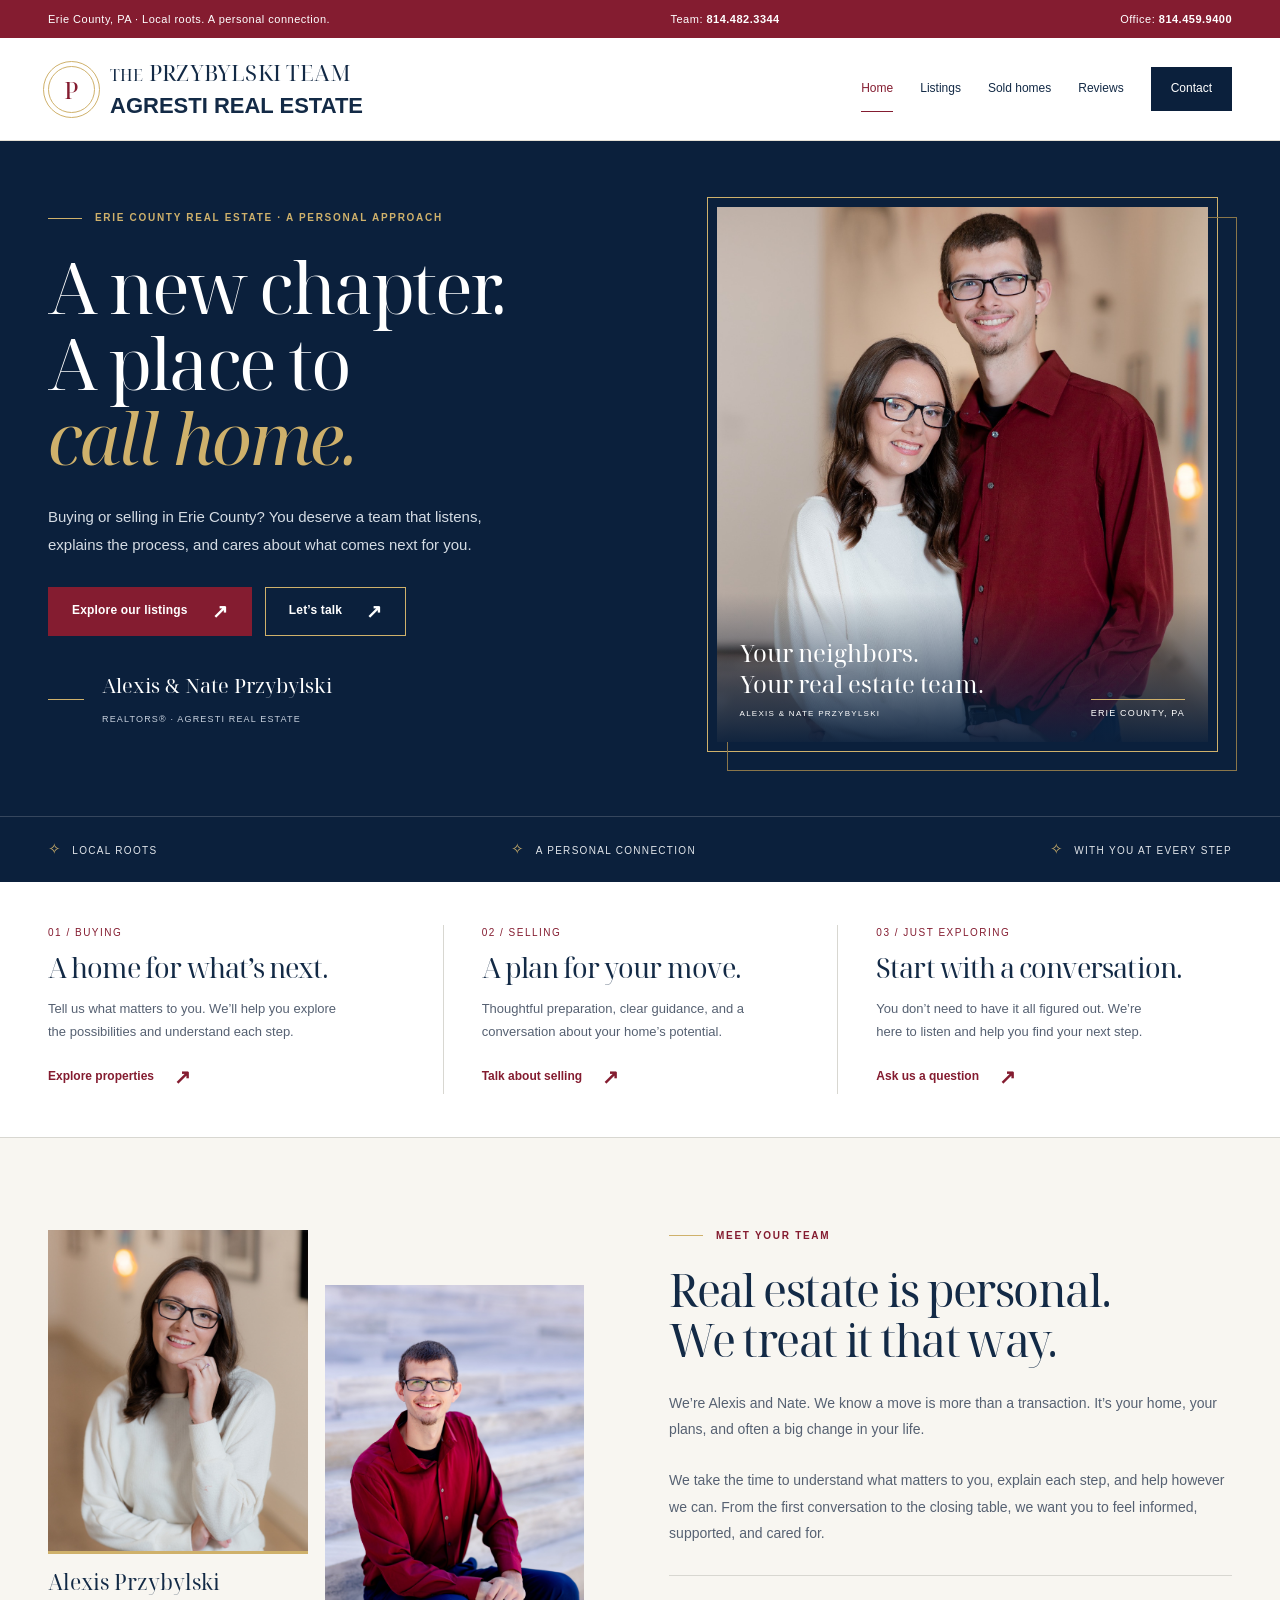
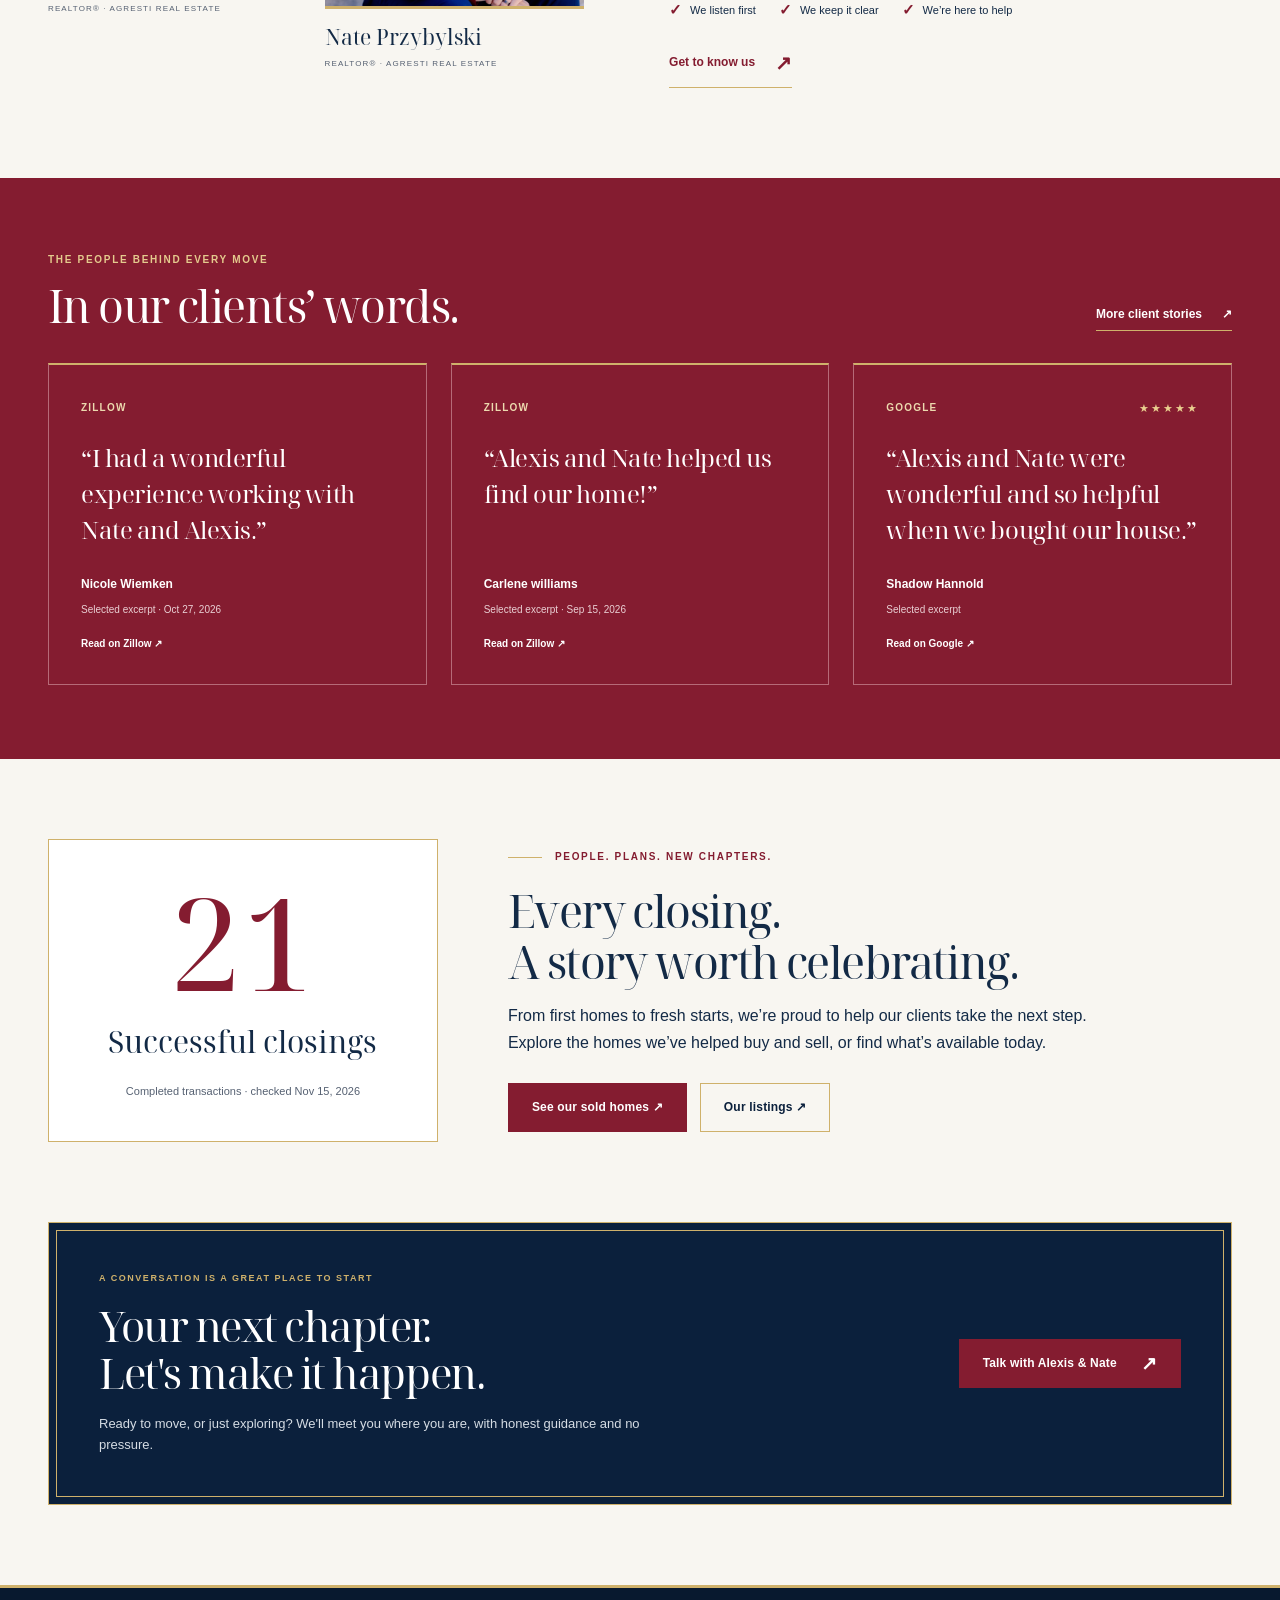
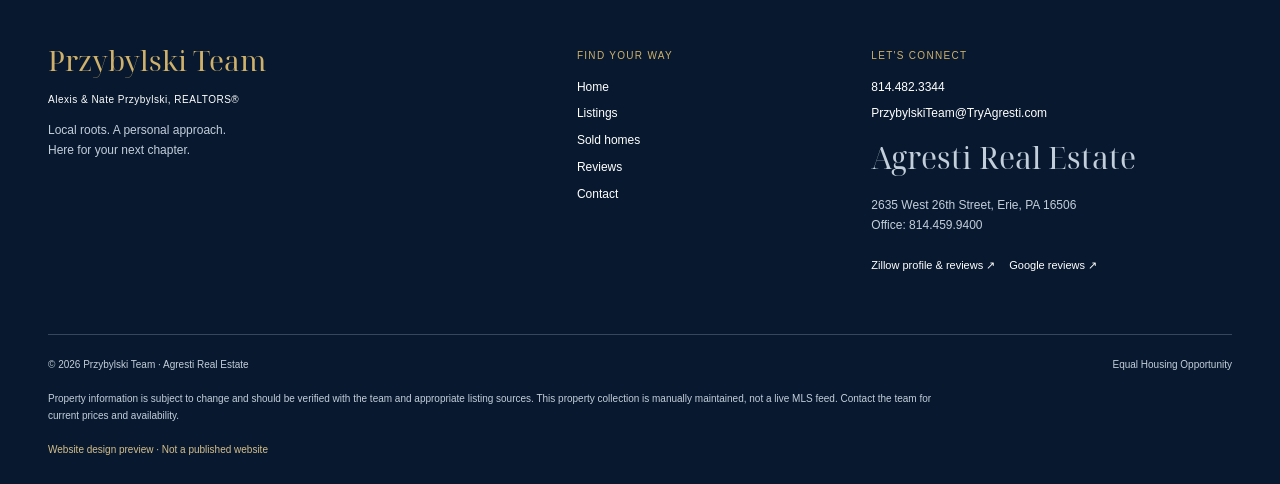
==== commit 33b5bd92: "Separate current listings and all sold homes; feature completed closings on homepage" ====
--- a/index.html
+++ b/index.html
@@ -1,8 +1,8 @@
 <!doctype html>
-<html lang="en"><head><meta charset="UTF-8"><meta name="viewport" content="width=device-width, initial-scale=1"><title>Erie County Real Estate | Przybylski Team</title><meta name="description" content="Personal real estate guidance in Erie County with Alexis and Nate Przybylski at Agresti Real Estate."><meta name="theme-color" content="#0b203c"><meta name="robots" content="noindex,nofollow"><link rel="stylesheet" href="assets/css/styles.css"><script type="module" src="assets/js/app.js"></script></head><body><a class="skip-link" href="#main">Skip to content</a><div class="topbar"><div class="wrap"><span>Erie County, PA <span aria-hidden="true"> · </span> Local roots. A personal connection.</span><a href="tel:8144823344">Team: <strong>814.482.3344</strong></a><a href="tel:8144599400">Office: <strong>814.459.9400</strong></a></div></div><header class="site-header"><nav class="wrap navigation" aria-label="Main navigation"><a href="index.html" class="brand"><span class="brand-mark" aria-hidden="true">P</span><span><strong><span>THE</span> PRZYBYLSKI TEAM</strong><small class="broker-brand">AGRESTI REAL ESTATE</small></span></a><button class="menu-toggle" type="button" aria-controls="nav-links" aria-expanded="false">Menu <span aria-hidden="true">☰</span></button><div id="nav-links" class="nav-links"><a href="index.html" aria-current="page">Home</a><a href="properties.html" >Listings</a><a href="sold.html" >Recently sold</a><a href="reviews.html" >Reviews</a><a href="contact.html" >Contact</a></div></nav></header><main id="main"><section class="hero-shell"><div class="hero wrap"><div class="hero-copy"><p class="eyebrow rule">Erie County real estate · A personal approach</p><h1>A new chapter.<br>A place to<br><em>call home.</em></h1><p class="lead">Buying or selling in Erie County? You deserve a team that listens, explains the process, and cares about what comes next for you.</p><div class="actions"><a class="button" href="properties.html">Explore our listings <span aria-hidden="true">↗</span></a><a class="button secondary" href="contact.html">Let’s talk <span aria-hidden="true">↗</span></a></div><div class="hero-signoff"><span class="short-line" aria-hidden="true"></span><p>Alexis &amp; Nate Przybylski<br><small>REALTORS® · AGRESTI REAL ESTATE</small></p></div></div><figure class="hero-portrait"><img class="portrait" src="assets/images/team-1.jpg" alt="Alexis and Nate Przybylski smiling together" width="1365" height="2048"><figcaption><div><strong>Your neighbors.<br>Your real estate team.</strong><small>Alexis &amp; Nate Przybylski</small></div><span class="portrait-label">ERIE COUNTY, PA</span></figcaption></figure></div><div class="hero-bottom"><div class="wrap"><span><span class="diamond" aria-hidden="true">✧</span>Local roots</span><span><span class="diamond" aria-hidden="true">✧</span>A personal connection</span><span><span class="diamond" aria-hidden="true">✧</span>With you at every step</span></div></div></section>
+<html lang="en"><head><meta charset="UTF-8"><meta name="viewport" content="width=device-width, initial-scale=1"><title>Erie County Real Estate | Przybylski Team</title><meta name="description" content="Personal real estate guidance in Erie County with Alexis and Nate Przybylski at Agresti Real Estate."><meta name="theme-color" content="#0b203c"><meta name="robots" content="noindex,nofollow"><link rel="stylesheet" href="assets/css/styles.css"><script type="module" src="assets/js/app.js"></script></head><body><a class="skip-link" href="#main">Skip to content</a><div class="topbar"><div class="wrap"><span>Erie County, PA <span aria-hidden="true"> · </span> Local roots. A personal connection.</span><a href="tel:8144823344">Team: <strong>814.482.3344</strong></a><a href="tel:8144599400">Office: <strong>814.459.9400</strong></a></div></div><header class="site-header"><nav class="wrap navigation" aria-label="Main navigation"><a href="index.html" class="brand"><span class="brand-mark" aria-hidden="true">P</span><span><strong><span>THE</span> PRZYBYLSKI TEAM</strong><small class="broker-brand">AGRESTI REAL ESTATE</small></span></a><button class="menu-toggle" type="button" aria-controls="nav-links" aria-expanded="false">Menu <span aria-hidden="true">☰</span></button><div id="nav-links" class="nav-links"><a href="index.html" aria-current="page">Home</a><a href="properties.html" >Listings</a><a href="sold.html" >Sold homes</a><a href="reviews.html" >Reviews</a><a href="contact.html" >Contact</a></div></nav></header><main id="main"><section class="hero-shell"><div class="hero wrap"><div class="hero-copy"><p class="eyebrow rule">Erie County real estate · A personal approach</p><h1>A new chapter.<br>A place to<br><em>call home.</em></h1><p class="lead">Buying or selling in Erie County? You deserve a team that listens, explains the process, and cares about what comes next for you.</p><div class="actions"><a class="button" href="properties.html">Explore our listings <span aria-hidden="true">↗</span></a><a class="button secondary" href="contact.html">Let’s talk <span aria-hidden="true">↗</span></a></div><div class="hero-signoff"><span class="short-line" aria-hidden="true"></span><p>Alexis &amp; Nate Przybylski<br><small>REALTORS® · AGRESTI REAL ESTATE</small></p></div></div><figure class="hero-portrait"><img class="portrait" src="assets/images/team-1.jpg" alt="Alexis and Nate Przybylski smiling together" width="1365" height="2048"><figcaption><div><strong>Your neighbors.<br>Your real estate team.</strong><small>Alexis &amp; Nate Przybylski</small></div><span class="portrait-label">ERIE COUNTY, PA</span></figcaption></figure></div><div class="hero-bottom"><div class="wrap"><span><span class="diamond" aria-hidden="true">✧</span>Local roots</span><span><span class="diamond" aria-hidden="true">✧</span>A personal connection</span><span><span class="diamond" aria-hidden="true">✧</span>With you at every step</span></div></div></section>
 <section class="paths" aria-label="How we can help"><div class="path-grid wrap"><article class="path-card"><span class="number">01 / BUYING</span><h2>A home for what’s next.</h2><p>Tell us what matters to you. We’ll help you explore the possibilities and understand each step.</p><a class="text-link" href="properties.html">Explore properties <span class="arrow" aria-hidden="true">↗</span></a></article><article class="path-card"><span class="number">02 / SELLING</span><h2>A plan for your move.</h2><p>Thoughtful preparation, clear guidance, and a conversation about your home’s potential.</p><a class="text-link" href="contact.html?interest=selling">Talk about selling <span class="arrow" aria-hidden="true">↗</span></a></article><article class="path-card"><span class="number">03 / JUST EXPLORING</span><h2>Start with a conversation.</h2><p>You don’t need to have it all figured out. We’re here to listen and help you find your next step.</p><a class="text-link" href="contact.html?interest=question">Ask us a question <span class="arrow" aria-hidden="true">↗</span></a></article></div></section>
 <section class="team-section wrap" id="meet-the-team"><div class="team-layout"><div class="team-photos"><figure><img src="assets/images/team-2.jpg" alt="Alexis Przybylski" width="1365" height="2048" loading="lazy"><figcaption>Alexis Przybylski<small>REALTOR® · Agresti Real Estate</small></figcaption></figure><figure><img src="assets/images/team-3.jpg" alt="Nate Przybylski" width="1365" height="2048" loading="lazy"><figcaption>Nate Przybylski<small>REALTOR® · Agresti Real Estate</small></figcaption></figure></div><div class="team-copy"><p class="eyebrow rule">Meet your team</p><h2>Real estate is personal.<br>We treat it that way.</h2><p class="lead">We’re Alexis and Nate. We know a move is more than a transaction. It’s your home, your plans, and often a big change in your life.</p><p class="lead">We take the time to understand what matters to you, explain each step, and help however we can. From the first conversation to the closing table, we want you to feel informed, supported, and cared for.</p><div class="team-values"><span><b aria-hidden="true">✓</b>We listen first</span><span><b aria-hidden="true">✓</b>We keep it clear</span><span><b aria-hidden="true">✓</b>We’re here to help</span></div><a class="text-link" href="contact.html">Get to know us <span class="arrow" aria-hidden="true">↗</span></a></div></div></section>
 <section class="quote-band"><div class="wrap"><div class="section-heading"><div><p class="eyebrow">The people behind every move</p><h2>In our clients’ words.</h2></div><a class="text-link" href="reviews.html">More client stories <span aria-hidden="true">↗</span></a></div><div class="review-grid" data-reviews data-limit="3" aria-live="polite"><p>Loading client stories…</p></div></div></section>
-<section class="section home-listings wrap"><div class="section-heading"><div><p class="eyebrow">Room for your next chapter</p><h2>Discover the possibilities.</h2></div><a class="text-link" href="properties.html">Explore our listings <span aria-hidden="true">↗</span></a></div><div class="property-grid" data-properties="active" data-limit="3" aria-live="polite"><p>Loading properties…</p></div><p class="collection-note">Looking for past sales? <a href="sold.html">Visit recently sold →</a></p></section>
-<section class="cta wrap"><div><p class="eyebrow">A conversation is a great place to start</p><h2>Your next chapter.<br>Let's make it happen.</h2><p>Ready to move, or just exploring? We'll meet you where you are, with honest guidance and no pressure.</p></div><a class="button secondary" href="contact.html">Talk with Alexis & Nate <span aria-hidden="true">↗</span></a></section></main><footer class="site-footer"><div class="wrap footer-grid"><div><a class="footer-brand" href="index.html">Przybylski Team<span>Alexis & Nate Przybylski, REALTORS®</span></a><p>Local roots. A personal approach.<br>Here for your next chapter.</p></div><div><h3>Find your way</h3><a href="index.html">Home</a><a href="properties.html">Listings</a><a href="sold.html">Recently sold</a><a href="reviews.html">Reviews</a><a href="contact.html">Contact</a></div><div><h3>Let's connect</h3><a href="tel:8144823344">814.482.3344</a><a href="mailto:PrzybylskiTeam@TryAgresti.com">PrzybylskiTeam@TryAgresti.com</a><p><strong class="broker-footer">Agresti Real Estate</strong><br>2635 West 26th Street, Erie, PA 16506<br>Office: <a href="tel:8144599400">814.459.9400</a></p><div data-social-links></div></div></div><div class="wrap footer-bottom"><span>© 2026 Przybylski Team · Agresti Real Estate</span><span>Equal Housing Opportunity</span><p>Property information is subject to change and should be verified with the team and appropriate listing sources. This property collection is manually maintained, not a live MLS feed. Contact the team for current prices and availability.</p><p class="preview-note">Website design preview · Not a published website</p></div></footer></body></html>
+<section class="impact-section wrap" aria-labelledby="impact-title"><div class="impact-total"><span class="impact-number" data-sold-total>21</span><p>Successful closings</p><small>Completed transactions · checked Nov 15, 2026</small></div><div class="impact-copy"><p class="eyebrow rule">People. Plans. New chapters.</p><h2 id="impact-title">Every closing.<br>A story worth celebrating.</h2><p>From first homes to fresh starts, we’re proud to help our clients take the next step. Explore the homes we’ve helped buy and sell, or find what’s available today.</p><div class="actions"><a class="button" href="sold.html">See our sold homes ↗</a><a class="button secondary" href="properties.html">Our listings ↗</a></div></div></section>
+<section class="cta wrap"><div><p class="eyebrow">A conversation is a great place to start</p><h2>Your next chapter.<br>Let's make it happen.</h2><p>Ready to move, or just exploring? We'll meet you where you are, with honest guidance and no pressure.</p></div><a class="button secondary" href="contact.html">Talk with Alexis & Nate <span aria-hidden="true">↗</span></a></section></main><footer class="site-footer"><div class="wrap footer-grid"><div><a class="footer-brand" href="index.html">Przybylski Team<span>Alexis & Nate Przybylski, REALTORS®</span></a><p>Local roots. A personal approach.<br>Here for your next chapter.</p></div><div><h3>Find your way</h3><a href="index.html">Home</a><a href="properties.html">Listings</a><a href="sold.html">Sold homes</a><a href="reviews.html">Reviews</a><a href="contact.html">Contact</a></div><div><h3>Let's connect</h3><a href="tel:8144823344">814.482.3344</a><a href="mailto:PrzybylskiTeam@TryAgresti.com">PrzybylskiTeam@TryAgresti.com</a><p><strong class="broker-footer">Agresti Real Estate</strong><br>2635 West 26th Street, Erie, PA 16506<br>Office: <a href="tel:8144599400">814.459.9400</a></p><div data-social-links></div></div></div><div class="wrap footer-bottom"><span>© 2026 Przybylski Team · Agresti Real Estate</span><span>Equal Housing Opportunity</span><p>Property information is subject to change and should be verified with the team and appropriate listing sources. This property collection is manually maintained, not a live MLS feed. Contact the team for current prices and availability.</p><p class="preview-note">Website design preview · Not a published website</p></div></footer></body></html>
 
--- a/assets/css/styles.css
+++ b/assets/css/styles.css
@@ -16,3 +16,7 @@
 /* Brokerage identification and responsive refinements */
 .brand .broker-brand{font:700 22px/1.25 var(--sans);letter-spacing:0;margin-top:7px}.brand strong{font-size:22px}.topbar .wrap{flex-wrap:wrap;gap:8px 22px}.broker-footer{display:block;font:400 30px/1.2 var(--serif)}.contact-info .phone,.contact-info dd a[href^="tel:"]{font-size:24px}.property-photo-placeholder{padding:30px;background:#eeeae1;color:#566172;font-size:12px;text-align:center}.representation{font-size:12px;color:var(--red);margin-top:12px}.contact-info dd{overflow-wrap:anywhere}
 @media(max-width:1100px){.brand .broker-brand,.brand strong{font-size:18px}}@media(max-width:760px){.brand .broker-brand,.brand strong{font-size:15px}.topbar .wrap{justify-content:center;gap:7px 17px;font-size:10px}.broker-footer{font-size:29px}.contact-info .phone,.contact-info dd a[href^="tel:"]{font-size:24px}}
+
+/* Completed-transactions feature */
+.impact-section{display:grid;grid-template-columns:.7fr 1.3fr;gap:70px;align-items:center;padding-block:80px}.impact-total{text-align:center;border:1px solid var(--gold);padding:38px 22px;background:white}.impact-number{display:block;font:400 clamp(90px,10vw,145px)/1 var(--serif);color:var(--red)}.impact-total p{font:30px var(--serif);margin:15px 0}.impact-total small{font-size:11px;color:var(--muted)}.impact-copy>p:not(.eyebrow){max-width:600px}.impact-copy .actions{margin-top:27px}.impact-copy .button.secondary{background:transparent;color:var(--navy)}
+@media(max-width:760px){.impact-section{grid-template-columns:1fr;gap:35px;padding-block:52px}.impact-total{padding:30px 20px}.impact-copy h2{font-size:36px}.impact-copy .actions{gap:12px}.impact-copy .button{padding:13px 18px}}
